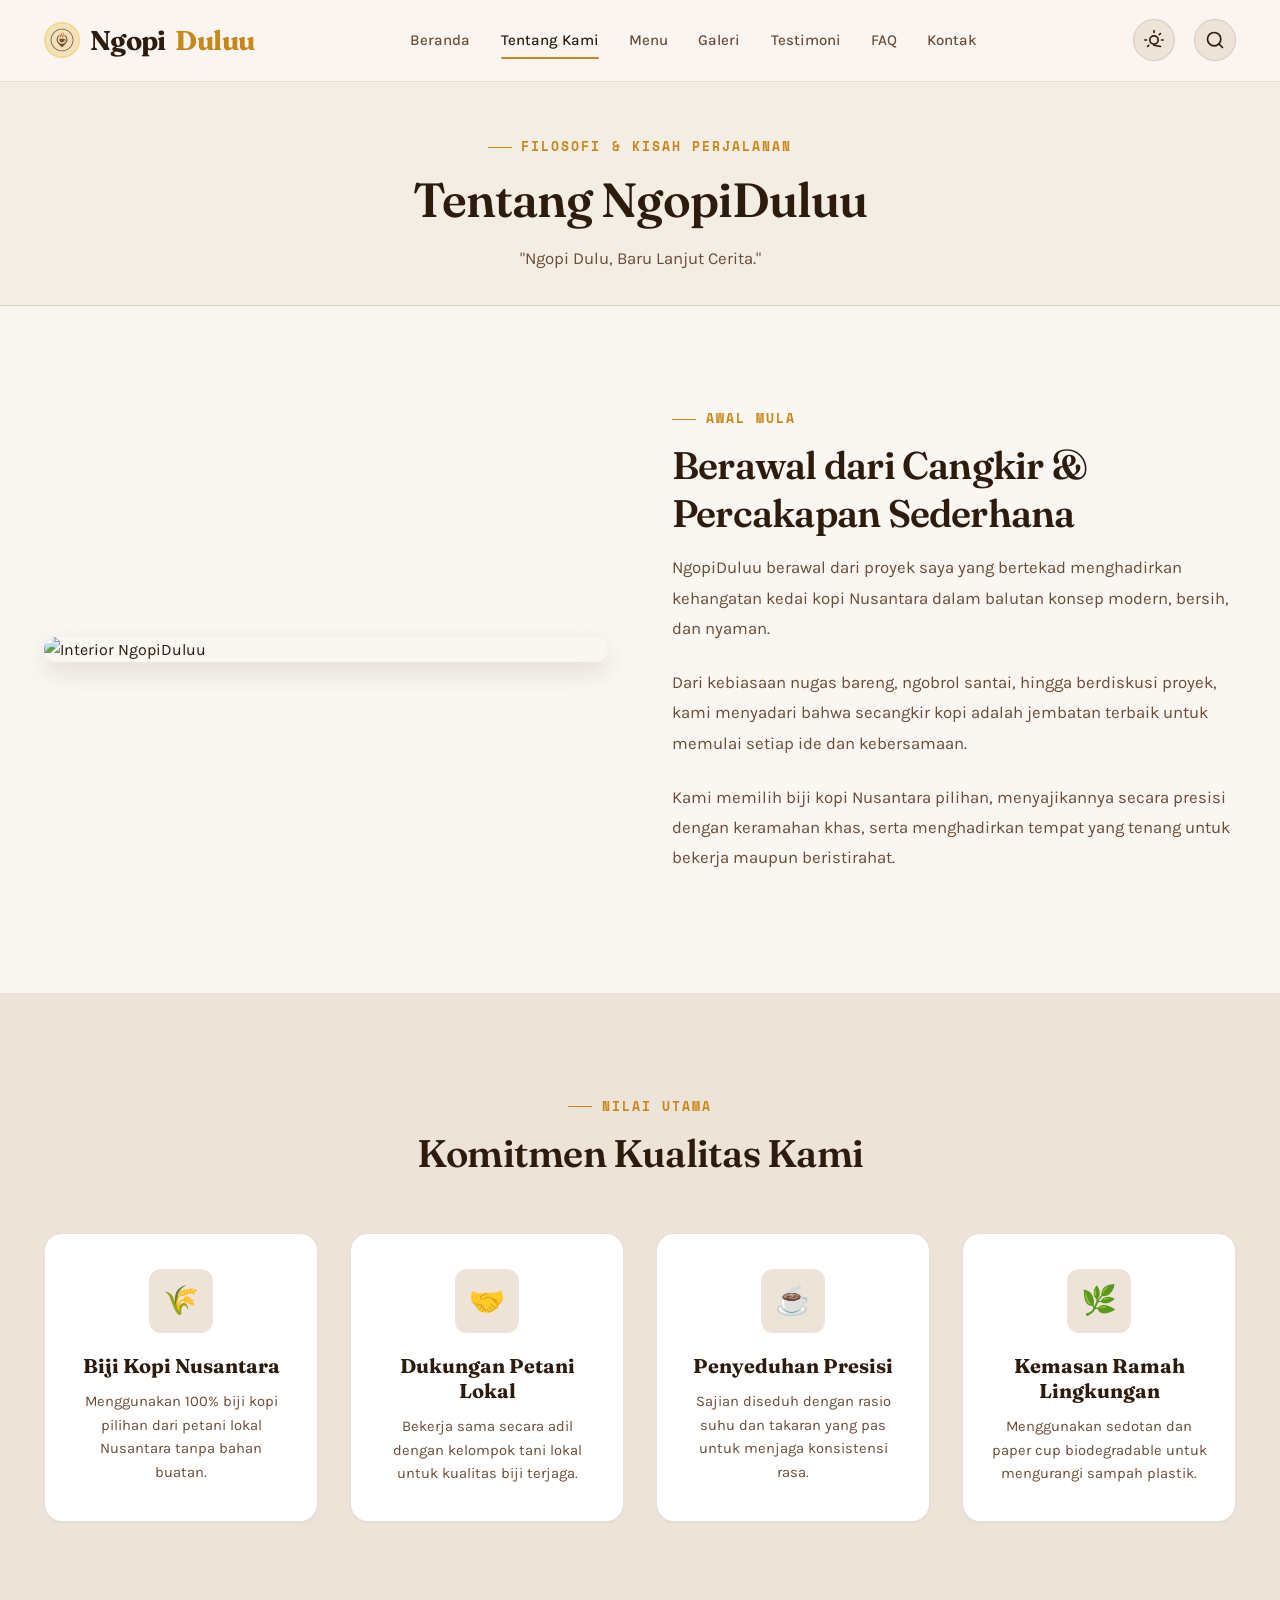
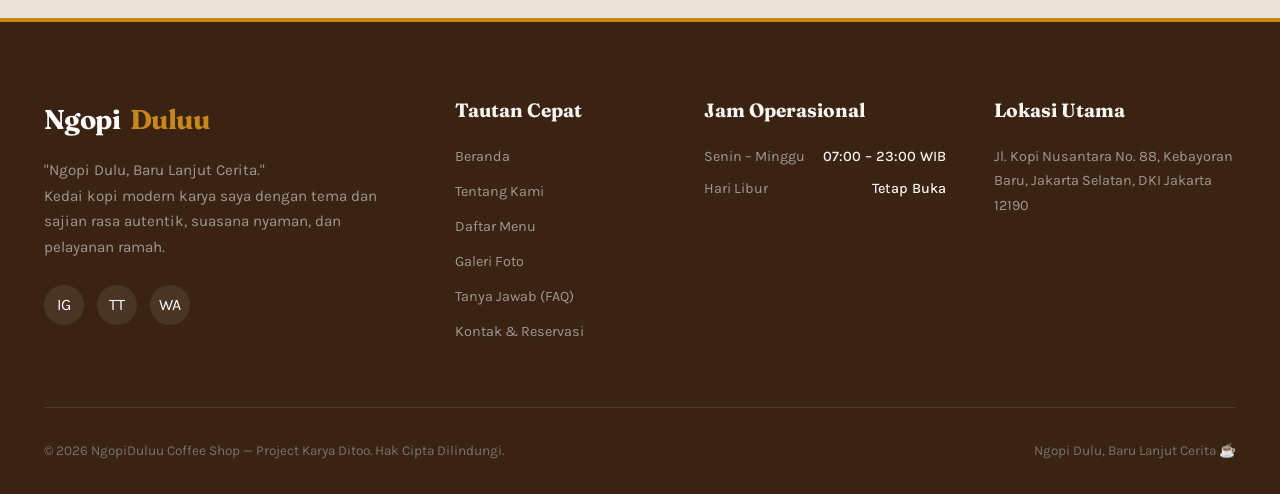
==== about.html @ fd92b51f "Add files via upload" ====
<!DOCTYPE html>
<html lang="id" class="page-transition page-enter">

<head>
  <meta charset="UTF-8">
  <meta name="viewport" content="width=device-width, initial-scale=1.0, viewport-fit=cover, maximum-scale=1.0, user-scalable=no">
  <meta name="description"
    content="Tentang NgopiDuluu - Kisah perjalanan kami menyajikan kopi Nusantara kualitas terbaik dengan konsep kedai modern minimalis.">
  <meta name="keywords" content="Tentang NgopiDuluu, Coffee Shop Modern, Kopi Indonesia, Espresso, Pastry, Cafe Minimalis, Project PPLG">
  <meta name="author" content="NgopiDuluu Coffee">
  <link rel="icon" type="image/png" href="assets/favicon-transparent.png">
  <title>Tentang Kami — NgopiDuluu</title>

  <!-- CSS Modules -->
  <link rel="stylesheet" href="css/style.css">
  <link rel="stylesheet" href="css/home.css">
  <link rel="stylesheet" href="css/dark-mode.css">
  <link rel="stylesheet" href="css/responsive.css">

  <script>
    (function () {
      var t = 'light';
      try { t = localStorage.getItem('ngopiduluu_theme') || 'light'; } catch (e) {}
      document.documentElement.setAttribute('data-theme', t);
    })();
  </script>
</head>

<body>

  <!-- Scroll Progress Bar -->
  <div class="scroll-progress-container">
    <div class="scroll-progress-bar" id="scroll-progress-bar"></div>
  </div>

  <!-- Loading Screen -->
  <div class="loading-screen" id="loading-screen">
    <div class="loading-content">
      <div class="loading-logo">Ngopi<span>Duluu</span></div>
      <div class="spinner-cup">
        <svg viewBox="0 0 50 50">
          <path d="M10,15 L40,15 L35,40 L15,40 Z" />
          <path d="M40,20 C45,20 45,30 40,30" />
        </svg>
      </div>
    </div>
  </div>

  <!-- Navbar -->
  <nav class="navbar" id="navbar">
    <div class="container navbar-inner">
      <a href="index.html" class="nav-brand">
        <img src="assets/Gemini_Generated_Image_abfkhhabfkhhabfk.jfif" alt="Logo NgopiDuluu" class="nav-brand-icon">
        Ngopi<span>Duluu</span>
      </a>

      <div class="nav-links">
        <a href="index.html">Beranda</a>
        <a href="about.html" class="active">Tentang Kami</a>
        <a href="menu.html">Menu</a>
        <a href="gallery.html">Galeri</a>
        <a href="index.html#testimonials">Testimoni</a>
        <a href="faq.html">FAQ</a>
        <a href="contact.html">Kontak</a>
      </div>

      <div class="nav-actions">
        <button class="icon-btn theme-toggle-btn" data-theme-toggle title="Ganti Tema">
          <svg class="icon-sun" viewBox="0 0 24 24"><circle cx="12" cy="12" r="5"/><line x1="12" y1="1" x2="12" y2="3"/><line x1="12" y1="18.36" x2="19.78" y2="19.78"/><line x1="1" y1="12" x2="3" y2="12"/><line x1="21" y1="12" x2="23" y2="12"/><line x1="4.22" y1="19.78" x2="5.64" y2="18.36"/><line x1="18.36" y1="5.64" x2="19.78" y2="4.22"/></svg>
          <svg class="icon-moon" viewBox="0 0 24 24"><path d="M21 12.79A9 9 0 1 1 11.21 3 7 7 0 0 0 21 12.79z"/></svg>
        </button>
        <button class="icon-btn" id="search-nav-btn" title="Cari Menu">
          <svg viewBox="0 0 24 24">
            <circle cx="11" cy="11" r="8" />
            <line x1="21" y1="21" x2="16.65" y2="16.65" />
          </svg>
        </button>
        <button class="hamburger-btn" id="hamburger-btn" aria-label="Toggle Navigation">
          <span></span><span></span><span></span>
        </button>
      </div>
    </div>
  </nav>

  <!-- Mobile Drawer -->
  <div class="mobile-nav-overlay" id="mobile-nav-overlay"></div>
  <div class="mobile-nav-drawer" id="mobile-nav-drawer">
    <div class="mobile-nav-links">
      <a href="index.html">Beranda</a>
      <a href="about.html" class="active">Tentang Kami</a>
      <a href="menu.html">Menu</a>
      <a href="gallery.html">Galeri</a>
      <a href="index.html#testimonials">Testimoni</a>
      <a href="faq.html">FAQ</a>
      <a href="contact.html">Kontak</a>
    </div>
  </div>

  <!-- Page Header -->
  <section class="section"
    style="padding-top: calc(var(--navbar-height) + 3rem); padding-bottom: 2rem; background-color: var(--bg-secondary); border-bottom: 1px solid var(--border-color); text-align:center;">
    <div class="container">
      <div class="section-subtitle">Filosofi & Kisah Perjalanan</div>
      <h1 class="section-title" style="font-size:3rem;">Tentang NgopiDuluu</h1>
      <p class="section-description" style="max-width:650px; margin:0 auto;">
        "Ngopi Dulu, Baru Lanjut Cerita."
      </p>
    </div>
  </section>

  <!-- Story & Vision -->
  <section class="section">
    <div class="container">
      <div class="about-grid">
        <div data-aos="fade-right">
          <img src="https://images.unsplash.com/photo-1442512595331-e89e73853f31?auto=format&fit=crop&w=800&q=80"
            alt="Interior NgopiDuluu" style="border-radius:var(--radius-lg); box-shadow:var(--shadow-lg);">
        </div>
        <div data-aos="fade-left">
          <div class="section-subtitle">Awal Mula</div>
          <h2 class="section-title">Berawal dari Cangkir & Percakapan Sederhana</h2>
          <p class="about-content-text">
            NgopiDuluu berawal dari proyek saya yang bertekad menghadirkan kehangatan kedai kopi Nusantara dalam balutan konsep modern, bersih, dan nyaman.
          </p>
          <p class="about-content-text">
            Dari kebiasaan nugas bareng, ngobrol santai, hingga berdiskusi proyek, kami menyadari bahwa secangkir kopi adalah jembatan terbaik untuk memulai setiap ide dan kebersamaan.
          </p>
          <p class="about-content-text">
            Kami memilih biji kopi Nusantara pilihan, menyajikannya secara presisi dengan keramahan khas, serta menghadirkan tempat yang tenang untuk bekerja maupun beristirahat.
          </p>
        </div>
      </div>
    </div>
  </section>

  <!-- Values Grid -->
  <section class="section" style="background-color: var(--bg-tertiary);">
    <div class="container">
      <div class="section-header" data-aos="fade-up">
        <div class="section-subtitle">Nilai Utama</div>
        <h2 class="section-title">Komitmen Kualitas Kami</h2>
      </div>

      <div class="why-grid">
        <div class="why-card" data-aos="fade-up">
          <div class="why-icon">🌾</div>
          <h3 class="why-title">Biji Kopi Nusantara</h3>
          <p class="why-desc">Menggunakan 100% biji kopi pilihan dari petani lokal Nusantara tanpa bahan buatan.</p>
        </div>
        <div class="why-card" data-aos="fade-up" data-aos-delay="100">
          <div class="why-icon">🤝</div>
          <h3 class="why-title">Dukungan Petani Lokal</h3>
          <p class="why-desc">Bekerja sama secara adil dengan kelompok tani lokal untuk kualitas biji terjaga.</p>
        </div>
        <div class="why-card" data-aos="fade-up" data-aos-delay="200">
          <div class="why-icon">☕</div>
          <h3 class="why-title">Penyeduhan Presisi</h3>
          <p class="why-desc">Sajian diseduh dengan rasio suhu dan takaran yang pas untuk menjaga konsistensi rasa.</p>
        </div>
        <div class="why-card" data-aos="fade-up" data-aos-delay="300">
          <div class="why-icon">🌿</div>
          <h3 class="why-title">Kemasan Ramah Lingkungan</h3>
          <p class="why-desc">Menggunakan sedotan dan paper cup biodegradable untuk mengurangi sampah plastik.</p>
        </div>
      </div>
    </div>
  </section>

  <!-- Footer -->
  <footer class="footer">
    <div class="container">
      <div class="footer-grid">
        <div class="footer-brand">
          <a href="index.html" class="nav-brand">
            Ngopi<span>Duluu</span>
          </a>
          <p class="footer-desc">
            "Ngopi Dulu, Baru Lanjut Cerita."<br>
            Kedai kopi modern karya saya dengan tema dan sajian rasa autentik, suasana nyaman, dan pelayanan ramah.
          </p>
          <div class="social-links">
            <a href="https://instagram.com" target="_blank" class="social-icon" title="Instagram">IG</a>
            <a href="https://tiktok.com" target="_blank" class="social-icon" title="TikTok">TT</a>
            <a href="https://wa.me/6287764075285" target="_blank" class="social-icon" title="WhatsApp">WA</a>
          </div>
        </div>

        <div>
          <h4 class="footer-title">Tautan Cepat</h4>
          <div class="footer-links">
            <a href="index.html">Beranda</a>
            <a href="about.html">Tentang Kami</a>
            <a href="menu.html">Daftar Menu</a>
            <a href="gallery.html">Galeri Foto</a>
            <a href="faq.html">Tanya Jawab (FAQ)</a>
            <a href="contact.html">Kontak & Reservasi</a>
          </div>
        </div>

        <div>
          <h4 class="footer-title">Jam Operasional</h4>
          <div class="footer-hours">
            <p>Senin – Minggu <span>07:00 – 23:00 WIB</span></p>
            <p>Hari Libur <span>Tetap Buka</span></p>
          </div>
        </div>

        <div>
          <h4 class="footer-title">Lokasi Utama</h4>
          <p style="color:#A09890; font-size:0.9rem; line-height:1.7;">
            Jl. Kopi Nusantara No. 88, Kebayoran Baru, Jakarta Selatan, DKI Jakarta 12190<br>
          </p>
        </div>
      </div>

      <div class="footer-bottom">
        <p>&copy; 2026 NgopiDuluu Coffee Shop — Project Karya Ditoo. Hak Cipta Dilindungi.</p>
        <p>Ngopi Dulu, Baru Lanjut Cerita ☕</p>
      </div>
    </div>
  </footer>

  <!-- Search Modal -->
  <div class="modal" id="search-modal">
    <div class="modal-content">
      <div class="modal-close"
        onclick="document.getElementById('search-modal').classList.remove('active'); document.body.style.overflow='';">✕
      </div>
      <h3 style="margin-bottom:1rem; font-family:var(--font-heading);">Pencarian Menu</h3>
      <div class="search-box-wrapper" style="max-width:100%; margin-bottom:1.5rem;">
        <svg class="search-icon" viewBox="0 0 24 24" fill="none" stroke="currentColor" stroke-width="2"><circle cx="11" cy="11" r="8"/><line x1="21" y1="21" x2="16.65" y2="16.65"/></svg>
        <input type="text" id="modal-search-input" class="search-input" placeholder="Cari nama menu...">
      </div>
      <div id="modal-search-results"></div>
    </div>
  </div>

  <button class="back-to-top" id="back-to-top" title="Kembali ke Atas">↑</button>

  <script src="js/localstorage.js"></script>
  <script src="js/theme.js"></script>
  <script src="js/filter.js"></script>
  <script src="js/search.js"></script>
  <script src="js/main.js"></script>

</body>

</html>
---- css/style.css ----
@import url('https://fonts.googleapis.com/css2?family=Fraunces:opsz,wght@9..144,500;9..144,600;9..144,700&family=Karla:wght@400;500;600;700&family=Space+Mono:wght@400;700&display=swap');

/* ==========================================================================
   NgopiDuluu - Master Design System & Core Styles
   Brand Colors (Light Theme):
   - Cream: #FAF6F1
   - Warm White: #FFF8F0
   - Espresso Brown: #3B2314
   - Warm Gold: #C8871A
   - Muted Tan: #8C6B52
   ========================================================================== */


:root {
  /* Colors - Warm Light Theme */
  --bg-primary: #FAF6F1;
  --bg-secondary: #F4EDE4;
  --bg-tertiary: #EDE3D8;
  --bg-card: #FFFFFF;
  --text-main: #2D1B0E;
  --text-muted: #6B4C38;
  --text-light: #8C6B52;
  
  --primary-brown: #C8871A;
  --primary-brown-hover: #A86E10;
  --cream: #FAF6F1;
  --cream-dark: #EDE3D8;
  --gold: #C8871A;
  --gold-hover: #A86E10;
  --gold-light: #F5D78E;
  --dark-bg: #3B2314;
  
  --accent-red: #C0392B;
  --accent-green: #27AE60;
  --accent-blue: #2980B9;
  --accent-orange: #D35400;

  --border-color: rgba(59, 35, 20, 0.14);
  --shadow-sm: 0 1px 2px rgba(59, 35, 20, 0.05);
  --shadow-md: 0 4px 14px rgba(59, 35, 20, 0.09);
  --shadow-lg: 0 10px 26px rgba(59, 35, 20, 0.12);
  --shadow-gold: 0 4px 14px rgba(200, 135, 26, 0.16);

  --font-heading: 'Fraunces', Georgia, 'Times New Roman', serif;
  --font-body: 'Karla', -apple-system, BlinkMacSystemFont, 'Segoe UI', Roboto, sans-serif;
  --font-tooltip: 'Karla', 'Poppins', sans-serif;
  --font-mono: 'Space Mono', 'Courier New', monospace;

  --radius-sm: 6px;
  --radius-md: 12px;
  --radius-lg: 18px;
  --radius-full: 9999px;

  --transition-fast: 0.16s ease;
  --transition-normal: 0.3s ease;
  --transition-bounce: 0.3s cubic-bezier(0.3, 0, 0.3, 1);

  --navbar-height: 82px;
}

/* Base Reset & Typography */
*, *::before, *::after {
  box-sizing: border-box;
  margin: 0;
  padding: 0;
}

html {
  scroll-behavior: smooth;
  font-size: 16px;
  min-height: 100%;
}

body {
  font-family: var(--font-body);
  background-color: var(--bg-primary);
  color: var(--text-main);
  line-height: 1.6;
  overflow-x: hidden;
  padding-left: env(safe-area-inset-left);
  padding-right: env(safe-area-inset-right);
  padding-bottom: env(safe-area-inset-bottom);
  min-height: 100vh;
}

body.theme-transition::after {
  content: '';
  position: fixed;
  inset: 0;
  pointer-events: none;
  background: radial-gradient(circle at center, rgba(200, 135, 26, 0.10), transparent 32%), radial-gradient(circle at top right, rgba(59, 35, 20, 0.08), transparent 22%);
  animation: themeSwitchGlow 0.55s ease forwards;
  z-index: 9999;
}

@keyframes themeSwitchGlow {
  0% {
    opacity: 0;
    transform: scale(0.98);
  }
  30% {
    opacity: 1;
    transform: scale(1);
  }
  100% {
    opacity: 0;
    transform: scale(1.02);
  }
}

h1, h2, h3, h4, h5, h6 {
  font-family: var(--font-heading);
  color: var(--text-main);
  font-weight: 700;
  line-height: 1.25;
}

a {
  text-decoration: none;
  color: inherit;
  transition: color var(--transition-fast);
}

ul {
  list-style: none;
}

img {
  max-width: 100%;
  height: auto;
  display: block;
}

button, input, select, textarea {
  font-family: inherit;
  font-size: inherit;
  outline: none;
  border: none;
}

button {
  cursor: pointer;
  background: none;
}

/* Container */
.container {
  width: 100%;
  max-width: 1240px;
  margin: 0 auto;
  padding: 0 max(1.5rem, env(safe-area-inset-left)) 0 max(1.5rem, env(safe-area-inset-right));
}

/* Scroll Progress Bar */
.scroll-progress-container {
  position: fixed;
  top: 0;
  left: 0;
  width: 100%;
  height: 4px;
  background: transparent;
  z-index: 1001;
}

.scroll-progress-bar {
  height: 100%;
  background: linear-gradient(90deg, var(--gold), var(--primary-brown));
  width: 0%;
  transition: width 0.1s linear;
  box-shadow: 0 0 8px var(--gold);
}

/* Loading Screen */
.loading-screen {
  position: fixed;
  top: 0;
  left: 0;
  width: 100vw;
  height: 100vh;
  background-color: var(--dark-bg);
  display: flex;
  flex-direction: column;
  justify-content: center;
  align-items: center;
  z-index: 9999;
  /* Smooth page transition overlay */
  transition: opacity 0.45s ease, visibility 0.45s ease;
}

.loading-screen.hidden {
  opacity: 0;
  visibility: hidden;
  pointer-events: none;
}

.loading-content {
  text-align: center;
  color: var(--cream);
}

.loading-screen {
  /* Hidden: old loading overlay removed in favor of page-enter/page-exit */
  display: none !important;
}

.loading-screen.hidden {
  display: none !important;
}

.spinner-cup {
  width: 60px;
  height: 60px;
  margin: 0 auto;
  position: relative;
}

.spinner-cup svg {
  width: 100%;
  height: 100%;
  fill: none;
  stroke: var(--gold);
  stroke-width: 2.5;
  stroke-dasharray: 150;
  stroke-dashoffset: 150;
  animation: drawCup 2s ease-in-out infinite alternate;
}

@keyframes drawCup {
  0% { stroke-dashoffset: 150; transform: rotate(0deg); }
  100% { stroke-dashoffset: 0; transform: rotate(360deg); }
}

/* Navbar */
.navbar {
  position: fixed;
  top: 0;
  left: 0;
  width: 100%;
  padding-top: env(safe-area-inset-top);
  height: calc(var(--navbar-height) + env(safe-area-inset-top));
  display: flex;
  align-items: center;
  z-index: 1000;
  transition: background-color var(--transition-normal), box-shadow var(--transition-normal), height var(--transition-normal);
  background-color: rgba(250, 246, 241, 0.94);
  backdrop-filter: blur(18px);
  -webkit-backdrop-filter: blur(18px);
  border-bottom: 1px solid rgba(59, 35, 20, 0.1);
}

.navbar.scrolled {
  height: calc(70px + env(safe-area-inset-top));
  background-color: rgba(250, 246, 241, 0.98);
  box-shadow: var(--shadow-sm);
}

.navbar-inner {
  display: flex;
  align-items: center;
  justify-content: space-between;
  width: 100%;
}

.nav-brand {
  display: flex;
  align-items: center;
  gap: 0.6rem;
  font-family: var(--font-heading);
  font-size: 1.7rem;
  font-weight: 700;
  color: var(--text-main);
  letter-spacing: -0.02em;
}

.nav-brand span {
  color: var(--gold);
}

.nav-brand-icon {
  width: 36px;
  height: 36px;
  display: block;
  object-fit: cover;
  border-radius: 50%;
  border: 2px solid var(--gold-light);
}

.nav-links {
  display: flex;
  align-items: center;
  gap: 1.9rem;
}

.nav-links a {
  font-size: 0.94rem;
  font-weight: 500;
  color: var(--text-muted);
  position: relative;
  padding: 0.4rem 0;
}

.nav-links a::after {
  content: '';
  position: absolute;
  bottom: 0;
  left: 0;
  width: 100%;
  height: 2px;
  background-color: transparent;
  transition: background-color var(--transition-fast);
  border-radius: 2px;
}

.nav-links a:hover,
.nav-links a.active {
  color: var(--text-main);
}

.nav-links a:hover::after,
.nav-links a.active::after {
  background-color: var(--gold);
}

.nav-actions {
  display: flex;
  align-items: center;
  gap: 1.2rem;
}

.icon-btn {
  width: 42px;
  height: 42px;
  border-radius: var(--radius-full);
  background-color: var(--bg-tertiary);
  color: var(--text-main);
  display: flex;
  align-items: center;
  justify-content: center;
  position: relative;
  z-index: 2;
  overflow: visible;
  border: 1px solid var(--border-color);
  transition: transform var(--transition-bounce), background-color var(--transition-fast), color var(--transition-fast);
}

.icon-btn:hover {
  transform: translateY(-2px);
  background-color: rgba(200, 135, 26, 0.15);
  color: var(--text-main);
}

.icon-btn::after {
  content: attr(data-tooltip);
  position: absolute;
  top: calc(100% + 10px);
  left: 50%;
  transform: translateX(-50%) translateY(6px);
  padding: 0.5rem 0.75rem;
  border-radius: 999px;
  background: rgba(27, 27, 27, 0.95);
  color: #FFFFFF;
  font-family: var(--font-tooltip);
  font-size: 0.78rem;
  font-weight: 600;
  letter-spacing: 0.01em;
  white-space: nowrap;
  box-shadow: 0 8px 22px rgba(0, 0, 0, 0.16);
  opacity: 0;
  visibility: hidden;
  pointer-events: none;
  transition: opacity var(--transition-fast), transform var(--transition-fast), visibility var(--transition-fast);
}

.icon-btn:hover::after,
.icon-btn:focus-visible::after {
  opacity: 1;
  visibility: visible;
  transform: translateX(-50%) translateY(0);
}

.icon-btn svg {
  width: 20px;
  height: 20px;
  fill: none;
  stroke: currentColor;
  stroke-width: 2;
  stroke-linecap: round;
  stroke-linejoin: round;
}

.badge-count {
  position: absolute;
  top: -4px;
  right: -4px;
  background-color: var(--gold);
  color: var(--dark-bg);
  font-size: 0.75rem;
  font-weight: 700;
  width: 20px;
  height: 20px;
  border-radius: var(--radius-full);
  display: flex;
  align-items: center;
  justify-content: center;
  box-shadow: 0 2px 6px rgba(0, 0, 0, 0.2);
}

.hamburger-btn {
  display: none;
  flex-direction: column;
  justify-content: space-between;
  width: 30px;
  height: 20px;
  background: transparent;
  border: none;
  cursor: pointer;
  padding: 0;
  z-index: 1002;
}

.hamburger-btn span {
  width: 100%;
  height: 3px;
  background-color: var(--text-main);
  border-radius: 3px;
  transition: transform var(--transition-normal), opacity var(--transition-normal);
}

.hamburger-btn.active span:nth-child(1) {
  transform: translateY(8.5px) rotate(45deg);
}

.hamburger-btn.active span:nth-child(2) {
  opacity: 0;
}

.hamburger-btn.active span:nth-child(3) {
  transform: translateY(-8.5px) rotate(-45deg);
}

/* Mobile Nav Drawer */
.mobile-nav-overlay {
  position: fixed;
  inset: 0;
  width: 100%;
  height: 100%;
  background-color: rgba(0, 0, 0, 0.5);
  backdrop-filter: blur(4px);
  z-index: 998;
  opacity: 0;
  visibility: hidden;
  transition: opacity var(--transition-normal), visibility var(--transition-normal);
}

.mobile-nav-overlay.active {
  opacity: 1;
  visibility: visible;
}

.mobile-nav-drawer {
  position: fixed;
  top: 0;
  right: -100%;
  width: min(100%, 300px);
  height: 100vh;
  background-color: var(--bg-secondary);
  z-index: 999;
  padding: calc(5rem + env(safe-area-inset-top)) 2rem 2rem 2rem;
  display: flex;
  flex-direction: column;
  gap: 1.5rem;
  box-shadow: var(--shadow-lg);
  transition: right var(--transition-normal);
}

.mobile-nav-drawer.active {
  right: 0;
}

.mobile-nav-links {
  display: flex;
  flex-direction: column;
  gap: 1.2rem;
}

.mobile-nav-links a {
  font-size: 1.1rem;
  font-weight: 600;
  color: var(--text-main);
  padding: 0.5rem 0;
  border-bottom: 1px solid var(--border-color);
}

/* Buttons */
.btn {
  display: inline-flex;
  align-items: center;
  justify-content: center;
  gap: 0.6rem;
  padding: 0.8rem 1.6rem;
  border-radius: var(--radius-md);
  font-size: 0.95rem;
  font-weight: 600;
  letter-spacing: 0.01em;
  transition: background-color var(--transition-fast), color var(--transition-fast), border-color var(--transition-fast), box-shadow var(--transition-fast), transform var(--transition-fast);
  cursor: pointer;
  position: relative;
}

.btn-primary {
  background-color: var(--primary-brown);
  color: #FFFFFF;
  border: 1px solid var(--primary-brown);
}

.btn-primary:hover {
  transform: translateY(-2px);
  background-color: var(--gold-hover);
  border-color: var(--gold-hover);
  box-shadow: var(--shadow-md);
  color: #FFFFFF;
}

.btn-gold {
  background-color: var(--gold);
  color: #FFFFFF;
  border: 1px solid var(--gold);
}

.btn-gold:hover {
  transform: translateY(-2px);
  background-color: var(--gold-hover);
  border-color: var(--gold-hover);
  color: #FFFFFF;
  box-shadow: var(--shadow-md);
}

.btn-outline {
  background-color: transparent;
  color: var(--text-main);
  border: 1.5px solid var(--text-muted);
}

.btn-outline:hover {
  background-color: transparent;
  border-color: var(--text-main);
  color: var(--text-main);
  transform: translateY(-2px);
}

/* Kontak cepat (WhatsApp / Instagram) */
.quick-contact {
  display: flex;
  flex-wrap: wrap;
  gap: 0.8rem;
  margin: 0.5rem 0 0.75rem 0;
}

.quick-contact .btn {
  flex: 1 1 auto;
  min-width: 190px;
}

.category-pill,
.gallery-pill {
  display: inline-flex;
  align-items: center;
  gap: 0.5rem;
  padding: 0.65rem 1.3rem;
  border-radius: var(--radius-md);
  background-color: rgba(255, 255, 255, 0.04);
  color: var(--text-light);
  font-size: 0.95rem;
  font-weight: 500;
  border: 1px solid rgba(148, 163, 184, 0.16);
  cursor: pointer;
  transition: all var(--transition-fast);
  box-shadow: none;
}

.category-pill:hover,
.gallery-pill:hover {
  background-color: var(--bg-tertiary);
  transform: translateY(-1px);
}

.category-pill.active,
.gallery-pill.active {
  background-color: var(--primary-brown);
  color: #FFFFFF;
  border-color: var(--primary-brown);
  box-shadow: var(--shadow-sm);
}

.category-pill .pill-icon,
.gallery-pill .pill-icon {
  font-size: 1.1rem;
}

.gallery-hero {
  padding-top: calc(var(--navbar-height) + 4rem);
  padding-bottom: 4rem;
  background-color: var(--bg-secondary);
  border-bottom: 1px solid var(--border-color);
  text-align: center;
}

.gallery-filter-group {
  display: flex;
  justify-content: center;
  flex-wrap: wrap;
  gap: 0.9rem;
  margin-bottom: 3rem;
}

.gallery-grid {
  display: grid;
  grid-template-columns: repeat(auto-fill, minmax(320px, 1fr));
  gap: 2rem;
}

.gallery-item {
  position: relative;
  border-radius: var(--radius-md);
  overflow: hidden;
  cursor: pointer;
  min-height: 260px;
  box-shadow: var(--shadow-sm);
  transition: transform 0.3s ease, box-shadow 0.3s ease;
}

.gallery-item:hover {
  transform: translateY(-3px);
  box-shadow: var(--shadow-md);
}

.gallery-item img {
  width: 100%;
  height: 100%;
  object-fit: cover;
  transition: transform 0.5s ease;
}

.gallery-overlay {
  position: absolute;
  inset: 0;
  background: linear-gradient(to top, rgba(15, 12, 10, 0.96) 0%, rgba(15, 12, 10, 0.72) 48%, rgba(15, 12, 10, 0.08) 100%);
  display: flex;
  flex-direction: column;
  justify-content: flex-end;
  padding: 1.2rem;
  opacity: 1;
  transition: opacity 0.3s ease;
  color: #FFFFFF;
}

.gallery-item:hover .gallery-overlay {
  opacity: 1;
}

.gallery-overlay h4 {
  font-family: var(--font-heading);
  font-size: 1.1rem;
  margin-bottom: 0.45rem;
  color: #FFFFFF;
  text-shadow: 0 2px 8px rgba(0, 0, 0, 0.9);
}

.gallery-overlay p {
  font-size: 0.9rem;
  color: #FFFFFF;
  line-height: 1.4;
  text-shadow: 0 1px 6px rgba(0, 0, 0, 0.9);
}

.category-pill,
.gallery-pill {
  background-color: var(--bg-card);
  color: var(--text-muted);
  border-color: var(--border-color);
}

.category-pill:hover,
.gallery-pill:hover {
  background-color: var(--bg-tertiary);
  color: var(--text-main);
}

.category-pill.active,
.gallery-pill.active {
  background-color: var(--text-main);
  color: #FFFFFF;
  border-color: var(--text-main);
}

.empty-state {
  grid-column: 1 / -1;
  background-color: var(--bg-secondary);
  color: var(--text-main);
  border: 1px solid var(--border-color);
  border-radius: var(--radius-lg);
  padding: 2rem;
  text-align: center;
}

/* Section Common */
.section {
  padding: 6rem 0;
  position: relative;
  scroll-margin-top: calc(var(--navbar-height) + 1rem);
}

[id] {
  scroll-margin-top: calc(var(--navbar-height) + 1rem);
}

.section-header {
  text-align: center;
  max-width: 680px;
  margin: 0 auto 3.5rem auto;
}

.section-subtitle {
  display: inline-flex;
  align-items: center;
  gap: 0.6rem;
  font-family: var(--font-mono);
  font-size: 0.8rem;
  font-weight: 700;
  text-transform: uppercase;
  letter-spacing: 0.16em;
  color: var(--gold);
  margin-bottom: 0.75rem;
  position: relative;
}

.section-subtitle::before {
  content: '';
  width: 24px;
  height: 1px;
  background-color: var(--gold);
}

.section-subtitle::after {
  content: none;
}

.section-title {
  font-size: 2.4rem;
  font-weight: 600;
  color: var(--text-main);
  margin-bottom: 1rem;
  letter-spacing: -0.02em;
}

.section-description {
  color: var(--text-muted);
  font-size: 1.05rem;
}

/* Page heroes (inline gradient headers) — flat, warm instead of gradient */
.section[style*="linear-gradient"] {
  background-color: var(--bg-secondary) !important;
  background-image: none !important;
  border-bottom: 1px solid var(--border-color);
}

/* Badges */
.badge {
  display: inline-flex;
  align-items: center;
  gap: 0.3rem;
  padding: 0.25rem 0.75rem;
  border-radius: var(--radius-full);
  font-size: 0.75rem;
  font-weight: 700;
  text-transform: uppercase;
  letter-spacing: 0.5px;
}

.badge-bestseller {
  background-color: rgba(229, 57, 53, 0.15);
  color: var(--accent-red);
}

.badge-signature {
  background-color: rgba(200, 155, 60, 0.2);
  color: #9C721A;
}

.badge-new {
  background-color: rgba(2, 136, 209, 0.15);
  color: var(--accent-blue);
}

.badge-promo {
  background-color: rgba(239, 108, 0, 0.15);
  color: var(--accent-orange);
}

.badge-vegan {
  background-color: rgba(46, 125, 50, 0.15);
  color: var(--accent-green);
}

/* Modal Overlay & Base */
.modal {
  position: fixed;
  inset: 0;
  width: 100%;
  height: 100%;
  background-color: rgba(0, 0, 0, 0.65);
  backdrop-filter: blur(6px);
  z-index: 2000;
  display: flex;
  align-items: center;
  justify-content: center;
  padding: 1.5rem;
  opacity: 0;
  visibility: hidden;
  transition: opacity var(--transition-normal), visibility var(--transition-normal);
}

#checkout-modal {
  z-index: 2700;
}

.modal.active {
  opacity: 1;
  visibility: visible;
}

.modal-content {
  background-color: #FFFFFF;
  border: 1px solid rgba(59, 35, 20, 0.12);
  border-radius: var(--radius-lg);
  width: 100%;
  max-width: 600px;
  max-height: 90vh;
  overflow-y: auto;
  padding: 2rem;
  position: relative;
  box-shadow: var(--shadow-lg);
  transform: scale(0.9);
  transition: transform var(--transition-bounce);
  color: var(--text-main);
}

.modal.active .modal-content {
  transform: scale(1);
}

.modal-close {
  position: absolute;
  top: 1.2rem;
  right: 1.2rem;
  width: 36px;
  height: 36px;
  border-radius: var(--radius-full);
  background-color: var(--bg-tertiary);
  color: var(--text-main);
  display: flex;
  align-items: center;
  justify-content: center;
  cursor: pointer;
  transition: background-color var(--transition-fast);
}

.modal-close:hover {
  background-color: var(--primary-brown);
  color: #FFFFFF;
}

/* Toast Notification */
.toast-container {
  position: fixed;
  bottom: 2rem;
  right: 2rem;
  display: flex;
  flex-direction: column;
  gap: 0.75rem;
  z-index: 3000;
  pointer-events: none;
}

.toast {
  pointer-events: auto;
  background-color: #3B2314;
  color: #FAF6F1;
  padding: 1rem 1.5rem;
  border-radius: var(--radius-md);
  box-shadow: 0 8px 24px rgba(59, 35, 20, 0.25);
  display: flex;
  align-items: center;
  gap: 0.8rem;
  font-size: 0.9rem;
  font-weight: 500;
  border-left: 4px solid var(--gold);
  transform: translateX(120%);
  transition: transform var(--transition-bounce), opacity var(--transition-normal);
}

.toast.show {
  transform: translateX(0);
}

.toast-icon {
  color: var(--gold);
  flex-shrink: 0;
}

/* Cart action popup */
.cart-popup-layer {
  position: fixed;
  right: 1.5rem;
  bottom: 1.5rem;
  z-index: 99999;
  width: min(calc(100vw - 3rem), 360px);
  pointer-events: none;
  visibility: hidden;
  transition: visibility 0s linear 0.3s;
}

.cart-popup-layer.is-active {
  visibility: visible;
  transition-delay: 0s;
}

.cart-popup {
  width: 100%;
  display: flex;
  align-items: center;
  gap: 1rem;
  padding: 1.2rem 1.35rem;
  border: 1px solid var(--border-color);
  border-radius: var(--radius-lg);
  background: var(--bg-card);
  box-shadow: 0 14px 32px rgba(35, 24, 18, 0.26);
  opacity: 0;
  transform: translateY(24px) scale(0.92);
  transition: opacity 0.2s ease, transform 0.35s cubic-bezier(0.18, 0.89, 0.32, 1.28);
}

.cart-popup.is-visible {
  opacity: 1;
  transform: translateY(0) scale(1);
}

.cart-popup-layer.is-active .cart-popup {
  opacity: 1;
  transform: translateY(0) scale(1);
}

.cart-popup.is-leaving {
  opacity: 0;
  transform: translateY(12px) scale(0.94);
}

.cart-popup-icon {
  width: 46px;
  height: 46px;
  border-radius: 50%;
  display: grid;
  place-items: center;
  flex-shrink: 0;
  font-size: 1.7rem;
  font-weight: 800;
  color: #FFFFFF;
  background: var(--primary-brown);
}

.cart-popup-content {
  display: grid;
  gap: 0.28rem;
}

.cart-popup-content strong {
  color: var(--text-main);
  font-size: 1rem;
}

.cart-popup-content span {
  color: var(--text-muted);
  font-size: 0.88rem;
  line-height: 1.45;
}

.cart-popup--added .cart-popup-icon { background: #25844A; }
.cart-popup--removed .cart-popup-icon { background: #C0392B; }
.cart-popup--success .cart-popup-icon { background: #25844A; }

.cart-popup--processing .cart-popup-icon {
  background: transparent;
  border: 4px solid rgba(180, 130, 74, 0.2);
  border-top-color: var(--gold);
  animation: cart-popup-spin 0.8s linear infinite;
}

/* Feedback animation for cart actions */
.cart-flying-item {
  position: fixed;
  z-index: 100000;
  width: 36px;
  height: 36px;
  display: grid;
  place-items: center;
  border-radius: 50%;
  background: var(--gold);
  color: #fff;
  box-shadow: 0 8px 18px rgba(120, 75, 20, 0.35);
  pointer-events: none;
  animation: cart-item-fly 650ms cubic-bezier(.2,.8,.25,1) forwards;
}

@keyframes cart-item-fly {
  0% { transform: translate(0, 0) scale(1); opacity: 1; }
  55% { transform: translate(calc(var(--fly-x) * .45), calc(var(--fly-y) * .45 - 45px)) scale(.8); }
  100% { transform: translate(var(--fly-x), var(--fly-y)) scale(.22); opacity: .1; }
}

.cart-badge-pop { animation: cart-badge-pop 480ms cubic-bezier(.18,.89,.32,1.45); }

@keyframes cart-badge-pop {
  0%, 100% { transform: scale(1); }
  45% { transform: scale(1.55); background: var(--gold); }
}

.cart-item.is-removing {
  pointer-events: none;
  overflow: hidden;
  animation: cart-item-remove 280ms cubic-bezier(.2,.8,.2,1) forwards;
}

@keyframes cart-item-remove {
  to { opacity: 0; transform: translateX(42px) scale(.94); max-height: 0; margin: 0; padding: 0; border-width: 0; }
}

.order-processing-overlay {
  position: fixed;
  inset: 0;
  z-index: 100000;
  display: grid;
  place-items: center;
  padding: 1.5rem;
  background: rgba(28, 17, 10, .56);
  backdrop-filter: blur(7px);
  opacity: 0;
  visibility: hidden;
  transition: opacity .25s ease, visibility .25s ease;
}

.order-processing-overlay.is-visible { opacity: 1; visibility: visible; }

.order-processing-card {
  width: min(100%, 360px);
  padding: 2rem;
  border: 1px solid rgba(255,255,255,.28);
  border-radius: var(--radius-lg);
  background: #fff;
  color: var(--text-main);
  text-align: center;
  box-shadow: 0 22px 55px rgba(0,0,0,.28);
  transform: translateY(20px) scale(.92);
  transition: transform .35s cubic-bezier(.18,.89,.32,1.25);
}

.order-processing-overlay.is-visible .order-processing-card { transform: translateY(0) scale(1); }
.order-processing-card strong { display: block; font-family: var(--font-heading); font-size: 1.45rem; }
.order-processing-card p { margin: .55rem 0 1.25rem; color: var(--text-muted); line-height: 1.5; }

.processing-cup {
  position: relative;
  width: 76px;
  height: 76px;
  display: grid;
  place-items: end center;
  margin: 0 auto 1rem;
  font-size: 3.7rem;
  line-height: 1;
  animation: processing-cup 1s ease-in-out infinite alternate;
}
.processing-cup span { position: absolute; top: -13px; width: 5px; height: 25px; border-radius: 99px; background: rgba(180, 130, 74, .45); animation: coffee-steam 1.4s ease-in-out infinite; }
.processing-cup span:nth-child(1) { left: 23px; }
.processing-cup span:nth-child(2) { left: 37px; animation-delay: .25s; }
.processing-cup span:nth-child(3) { left: 51px; animation-delay: .5s; }
@keyframes processing-cup { to { transform: translateY(-5px) rotate(-3deg); } }
@keyframes coffee-steam { 0%, 100% { transform: translateY(9px) scaleX(.7); opacity: 0; } 50% { opacity: 1; } }

.processing-progress { height: 7px; overflow: hidden; border-radius: 99px; background: var(--bg-tertiary); }
.processing-progress i { display: block; width: 45%; height: 100%; border-radius: inherit; background: linear-gradient(90deg, var(--primary-brown), var(--gold)); animation: order-progress 1.8s ease-in-out forwards; }
@keyframes order-progress { from { transform: translateX(-110%); } to { transform: translateX(230%); } }

@keyframes cart-popup-spin {
  to { transform: rotate(360deg); }
}

@media (prefers-reduced-motion: reduce) {
  .cart-popup,
  .cart-popup--processing .cart-popup-icon,
  .cart-item.is-removing,
  .qty-value.is-updated,
  .cart-summary-row span:last-child.is-updated,
  .button-spinner {
    transition: none;
    animation: none;
  }

  .add-cart-btn,
  .qty-btn,
  .cart-item-remove,
  .cart-footer .btn { transition: none; }
}

/* Back To Top Button */
.back-to-top {
  position: fixed;
  bottom: 2rem;
  left: 2rem;
  width: 48px;
  height: 48px;
  border-radius: var(--radius-full);
  background-color: var(--primary-brown);
  color: #FFFFFF;
  display: flex;
  align-items: center;
  justify-content: center;
  box-shadow: var(--shadow-md);
  z-index: 990;
  opacity: 0;
  visibility: hidden;
  transition: opacity var(--transition-normal), visibility var(--transition-normal), transform var(--transition-fast);
}

.back-to-top.visible {
  opacity: 1;
  visibility: visible;
}

.back-to-top:hover {
  transform: translateY(-3px);
  background-color: var(--gold);
  color: var(--dark-bg);
}

/* Footer */
.footer {
  background-color: #3B2314;
  color: #FAF6F1;
  padding: 5rem 0 2rem 0;
  position: relative;
  overflow: hidden;
}

.footer::before {
  content: '';
  position: absolute;
  top: 0;
  left: 0;
  width: 100%;
  height: 4px;
  background: linear-gradient(90deg, var(--gold), var(--primary-brown), var(--gold));
}

.footer-grid {
  display: grid;
  grid-template-columns: 1.8fr 1fr 1.2fr 1.2fr;
  gap: 3rem;
  margin-bottom: 4rem;
}

.footer-brand .nav-brand {
  color: #FFFFFF;
  margin-bottom: 1rem;
}

.footer-desc {
  color: #A09890;
  font-size: 0.95rem;
  margin-bottom: 1.5rem;
  line-height: 1.7;
}

.social-links {
  display: flex;
  gap: 0.8rem;
}

.social-icon {
  width: 40px;
  height: 40px;
  border-radius: var(--radius-full);
  background-color: rgba(255, 255, 255, 0.08);
  color: #FFFFFF;
  display: flex;
  align-items: center;
  justify-content: center;
  transition: background-color var(--transition-fast), color var(--transition-fast), transform var(--transition-fast);
}

.social-icon:hover {
  background-color: var(--gold);
  color: #1B1B1B;
  transform: translateY(-3px);
}

.footer-title {
  font-family: var(--font-heading);
  font-size: 1.2rem;
  color: var(--cream);
  margin-bottom: 1.4rem;
  position: relative;
}

.footer-links {
  display: flex;
  flex-direction: column;
  gap: 0.75rem;
}

.footer-links a {
  color: #A09890;
  font-size: 0.9rem;
  transition: color var(--transition-fast), padding-left var(--transition-fast);
}

.footer-links a:hover {
  color: var(--gold);
  padding-left: 5px;
}

.footer-hours p {
  color: #A09890;
  font-size: 0.9rem;
  margin-bottom: 0.6rem;
  display: flex;
  justify-content: space-between;
}

.footer-hours p span {
  color: var(--cream);
  font-weight: 500;
}

.footer-bottom {
  border-top: 1px solid rgba(255, 255, 255, 0.1);
  padding-top: 2rem;
  display: flex;
  align-items: center;
  justify-content: space-between;
  color: #7A726A;
  font-size: 0.85rem;
}

/* Animations */
[data-aos] {
  /* Disable AOS hiding: make elements visible by default */
  opacity: 1 !important;
  transform: none !important;
  transition: none !important;
}



html.page-transition.page-enter body,
body.page-transition.page-enter {
  opacity: 0;
  transform: translateY(4px) scale(0.999);
}

html.page-transition.page-exit body,
body.page-transition.page-exit {
  opacity: 0;
  transform: translateY(-4px) scale(0.999);
  pointer-events: none;
}

/* Apply transition to body so whole page fades smoothly */
body.page-transition,
html.page-transition body {
  transition: opacity 700ms cubic-bezier(0.23, 0.8, 0.32, 1),
              transform 700ms cubic-bezier(0.23, 0.8, 0.32, 1);
  will-change: opacity, transform;
}

[data-aos].aos-animate {
  opacity: 1 !important;
  transform: none !important;
}

/* Testimonial Stars - Always 100% Bright Gold in all themes */
.testimonial-stars,
.testimonial-stars span,
span.testimonial-stars {
  color: #FFD700 !important;
  font-size: 1.45rem;
  margin-bottom: 0.8rem;
  letter-spacing: 3px;
  text-shadow: 0 0 8px rgba(255, 215, 0, 0.45);
}

.testimonial-stars {
  color: #FFD700 !important;
}
---- css/home.css ----
/* ==========================================================================
   NgopiDuluu - Home Page Specific CSS
   ========================================================================== */

/* Hero Section */
.hero {
  min-height: 100vh;
  padding-top: calc(var(--navbar-height) + 2rem);
  padding-bottom: 5rem;
  display: flex;
  align-items: center;
  position: relative;
  background-color: var(--bg-primary);
  overflow: hidden;
  transition: background-color var(--transition-normal);
}

.hero::after {
  content: '';
  position: absolute;
  top: -120px;
  right: -160px;
  width: 420px;
  height: 420px;
  background: var(--bg-tertiary);
  border-radius: 50%;
  z-index: 0;
  pointer-events: none;
}

.hero > .container {
  position: relative;
  z-index: 1;
}

.hero-grid {
  display: grid;
  grid-template-columns: 1.1fr 0.9fr;
  gap: 3.5rem;
  align-items: center;
}

.hero-title-main {
  font-family: var(--font-heading);
  font-size: 3.6rem;
  font-weight: 700;
  letter-spacing: -0.02em;
  color: var(--text-main);
  line-height: 1.1;
  margin-bottom: 0.8rem;
}

.hero-title-main span {
  color: var(--gold);
}

.hero-subtitle {
  font-family: var(--font-body);
  font-size: 1.5rem;
  color: var(--text-muted);
  font-weight: 600;
  margin-bottom: 1.2rem;
  line-height: 1.3;
}

.typing-text {
  color: var(--primary-brown);
  border-right: 3px solid var(--primary-brown);
  padding-right: 4px;
  animation: blinkCursor 0.75s step-end infinite;
}

@keyframes blinkCursor {
  from, to { border-color: transparent }
  50% { border-color: var(--primary-brown); }
}

.hero-description {
  font-size: 1.15rem;
  color: var(--text-muted);
  margin-bottom: 2.5rem;
  max-width: 520px;
  line-height: 1.7;
}

.hero-buttons {
  display: flex;
  gap: 1.2rem;
  flex-wrap: wrap;
}

.hero-image-wrapper {
  position: relative;
  display: flex;
  justify-content: center;
  align-items: center;
  padding: 1rem;
  /* Fade-in entrance animation */
  opacity: 0;
  transform: translateY(20px);
  animation: heroImageEnter 0.8s ease-out 0.3s forwards;
}

@keyframes heroImageEnter {
  to {
    opacity: 1;
    transform: translateY(0);
  }
}

.hero-image-backdrop {
  position: absolute;
  width: 440px;
  height: 440px;
  background-color: var(--bg-tertiary);
  border: 1px solid var(--border-color);
  border-radius: var(--radius-lg);
  transform: rotate(4deg);
  z-index: 1;
}

.hero-img {
  width: 100%;
  max-width: 440px;
  border-radius: var(--radius-lg);
  position: relative;
  z-index: 2;
  box-shadow: var(--shadow-md);
  /* Smooth parallax transform + hover scale */
  will-change: transform;
  transition: transform 0.4s cubic-bezier(0.25, 0.46, 0.45, 0.94), box-shadow 0.35s ease;
}

.hero-image-wrapper:hover .hero-img {
  transform: scale(1.02) translateY(-3px);
  box-shadow: var(--shadow-lg);
}

.hero-badge-floating {
  position: absolute;
  bottom: 10px;
  left: -15px;
  background-color: var(--bg-card);
  color: var(--text-main);
  backdrop-filter: blur(16px);
  -webkit-backdrop-filter: blur(16px);
  padding: 0.9rem 1.3rem;
  border-radius: var(--radius-md);
  box-shadow: var(--shadow-md);
  z-index: 3;
  display: flex;
  align-items: center;
  gap: 0.8rem;
  border: 1px solid var(--border-color);
  animation: floatBadge 4s ease-in-out infinite alternate;
  transition: background-color var(--transition-normal), border-color var(--transition-normal);
}

@keyframes floatBadge {
  0% { transform: translateY(0); }
  100% { transform: translateY(-10px); }
}

.hero-badge-icon {
  width: 40px;
  height: 40px;
  border-radius: var(--radius-full);
  background-color: rgba(200, 135, 26, 0.14);
  color: var(--primary-brown);
  display: flex;
  align-items: center;
  justify-content: center;
  font-size: 1.2rem;
}

.hero-badge-text h4 {
  font-size: 0.95rem;
  font-family: var(--font-body);
  font-weight: 700;
  color: var(--text-main);
}

.hero-badge-text p {
  font-size: 0.8rem;
  color: var(--text-muted);
}

/* Statistics Counter */
.stats-section {
  background-color: #3B2314;
  color: #FAF6F1;
  padding: 3rem 0;
  margin-top: -2rem;
  position: relative;
  z-index: 5;
  border-top: 1px solid var(--border-color);
  border-bottom: 1px solid var(--border-color);
  box-shadow: var(--shadow-sm);
  transition: background-color var(--transition-normal), border-color var(--transition-normal);
}

.stats-grid {
  display: grid;
  grid-template-columns: repeat(4, 1fr);
  gap: 2rem;
  text-align: center;
}

.stat-item {
  padding: 1rem;
  border-right: 1px solid rgba(250, 246, 241, 0.15);
}

.stat-item:last-child {
  border-right: none;
}

.stat-number {
  font-family: var(--font-body);
  font-size: clamp(2rem, 4vw, 2.8rem);
  font-weight: 700;
  color: #FAF6F1;
  margin-bottom: 0.3rem;
  display: block;
  line-height: 1.1;
  letter-spacing: -0.02em;
  font-variant-numeric: tabular-nums;
}

.stat-label {
  font-size: 0.95rem;
  color: rgba(250, 246, 241, 0.75);
  font-weight: 500;
  line-height: 1.45;
}

/* About Section */
.about-grid {
  display: grid;
  grid-template-columns: 1fr 1fr;
  gap: 4rem;
  align-items: center;
}

.about-img-container {
  position: relative;
}

.about-img-main {
  width: 100%;
  border-radius: var(--radius-lg);
  box-shadow: var(--shadow-lg);
}

.about-img-secondary {
  position: absolute;
  bottom: -30px;
  right: -30px;
  width: 55%;
  border-radius: var(--radius-md);
  border: 6px solid var(--bg-primary);
  box-shadow: var(--shadow-md);
}

.about-content-text {
  font-size: 1.05rem;
  color: var(--text-muted);
  margin-bottom: 1.5rem;
  line-height: 1.8;
}

.about-features {
  display: grid;
  grid-template-columns: 1fr 1fr;
  gap: 1.2rem;
  margin-top: 2rem;
}

.about-feature-item {
  display: flex;
  align-items: center;
  gap: 0.8rem;
  font-weight: 600;
  color: var(--text-main);
}

.about-feature-item svg {
  color: var(--gold);
  width: 22px;
  height: 22px;
  flex-shrink: 0;
}

/* Why Choose Us */
.why-grid {
  display: grid;
  grid-template-columns: repeat(4, 1fr);
  gap: 2rem;
}

.why-card {
  background-color: var(--bg-card);
  padding: 2.2rem 1.7rem;
  border-radius: var(--radius-lg);
  text-align: center;
  box-shadow: var(--shadow-sm);
  border: 1px solid var(--border-color);
  transition: transform var(--transition-fast), box-shadow var(--transition-normal), border-color var(--transition-fast);
}

.why-card:hover {
  transform: translateY(-4px);
  box-shadow: var(--shadow-md);
  border-color: var(--border-color);
}

.why-icon {
  width: 64px;
  height: 64px;
  margin: 0 auto 1.2rem auto;
  border-radius: var(--radius-md);
  background-color: var(--bg-tertiary);
  display: flex;
  align-items: center;
  justify-content: center;
  font-size: 1.8rem;
  transition: background-color var(--transition-fast), transform var(--transition-fast);
}

.why-card:hover .why-icon {
  background-color: var(--bg-tertiary);
  transform: translateY(-2px);
}

.why-title {
  font-size: 1.25rem;
  margin-bottom: 0.8rem;

}

.why-desc {
  font-size: 0.92rem;
  color: var(--text-muted);
  line-height: 1.6;
}

/* Today's Special Banner */
.special-section {
  background-color: #2C1B17;
  color: #FFFFFF;
  border: 1px solid rgba(200, 135, 26, 0.25);
  border-radius: var(--radius-lg);
  padding: 4rem 3rem;
  margin: 4rem auto;
  box-shadow: var(--shadow-md);
  position: relative;
  overflow: hidden;
}

.special-grid {
  display: grid;
  grid-template-columns: 1fr 1fr;
  gap: 3rem;
  align-items: center;
}

.special-content h3 {
  color: var(--gold);
  font-size: 1rem;
  letter-spacing: 2px;
  text-transform: uppercase;
  margin-bottom: 0.5rem;
}

.special-content h2 {
  color: #FFFFFF;
  font-size: 2.5rem;
  margin-bottom: 1rem;
}

.special-content p {
  color: var(--cream);
  font-size: 1.05rem;
  margin-bottom: 2rem;
  line-height: 1.7;
}

.special-price {
  display: flex;
  align-items: center;
  gap: 1.2rem;
  margin-bottom: 2rem;
}

.price-current {
  font-size: 2.2rem;
  font-weight: 800;
  color: var(--gold);
}

.price-old {
  font-size: 1.3rem;
  color: rgba(255, 255, 255, 0.5);
  text-decoration: line-through;
}

.special-img {
  width: 100%;
  max-width: 400px;
  border-radius: var(--radius-md);
  margin: 0 auto;
  box-shadow: var(--shadow-md);
  transform: rotate(2deg);
}

/* Best Seller Carousel */
.carousel-container {
  position: relative;
  overflow: hidden;
  padding: 1rem 0 3rem 0;
}

.carousel-track {
  display: flex;
  gap: 2rem;
  transition: transform var(--transition-normal);
}

.carousel-controls {
  display: flex;
  justify-content: center;
  gap: 1rem;
  margin-top: 2rem;
}

.carousel-btn {
  width: 46px;
  height: 46px;
  border-radius: var(--radius-full);
  background-color: var(--bg-tertiary);
  color: var(--text-main);
  display: flex;
  align-items: center;
  justify-content: center;
  transition: all var(--transition-fast);
}

.carousel-btn:hover {
  background-color: var(--primary-brown);
  color: #FFFFFF;
}

/* Team Section */
.team-grid {
  display: grid;
  grid-template-columns: repeat(3, 1fr);
  gap: 2.5rem;
}

.team-card {
  background-color: var(--bg-card);
  border-radius: var(--radius-lg);
  overflow: hidden;
  box-shadow: var(--shadow-sm);
  border: 1px solid var(--border-color);
  text-align: center;
  transition: transform var(--transition-bounce), box-shadow var(--transition-normal);
}

.team-card:hover {
  transform: translateY(-4px);
  box-shadow: var(--shadow-md);
}

.team-img-wrapper {
  height: 280px;
  overflow: hidden;
  position: relative;
}

.team-img {
  width: 100%;
  height: 100%;
  object-fit: cover;
  transition: transform 0.6s ease;
}

.team-card:hover .team-img {
  transform: scale(1.08);
}

.team-info {
  padding: 1.8rem;
}

.team-name {
  font-size: 1.3rem;
  margin-bottom: 0.3rem;
}

.team-role {
  font-size: 0.9rem;
  color: var(--gold);
  font-weight: 600;
  margin-bottom: 0.8rem;
}

.team-desc {
  font-size: 0.88rem;
  color: var(--text-muted);
}

/* Promo Countdown */
.promo-timer-card {
  background-color: #2C1B17;
  color: #FAF6F1;
  border: 1px solid rgba(200, 135, 26, 0.25);
  border-radius: var(--radius-lg);
  padding: 3.5rem 2rem;
  text-align: center;
  box-shadow: var(--shadow-md);
}

.countdown-grid {
  display: flex;
  justify-content: center;
  gap: 1.5rem;
  margin: 2rem 0;
}

.timer-box {
  background-color: rgba(255, 255, 255, 0.06);
  border: 1px solid rgba(200, 155, 60, 0.3);
  padding: 0.9rem 1.1rem;
  border-radius: var(--radius-md);
  min-width: 80px;
}

.timer-val {
  font-family: var(--font-heading);
  font-size: 2.3rem;
  font-weight: 600;
  color: var(--gold);
  display: block;
  line-height: 1.1;
}

.timer-lbl {
  font-family: var(--font-mono);
  font-size: 0.72rem;
  text-transform: uppercase;
  letter-spacing: 0.12em;
  color: var(--cream);
}

/* Reservation & Contact */
.reservation-card {
  background-color: var(--bg-card);
  border-radius: var(--radius-lg);
  padding: 3rem;
  box-shadow: var(--shadow-md);
  border: 1px solid var(--border-color);
}

.form-grid {
  display: grid;
  grid-template-columns: 1fr 1fr;
  gap: 1.5rem;
}

.form-group {
  display: flex;
  flex-direction: column;
  gap: 0.5rem;
}

.form-group.full-width {
  grid-column: 1 / -1;
}

.form-label {
  font-size: 0.9rem;
  font-weight: 600;
  color: var(--text-main);
}

.form-input {
  width: 100%;
  padding: 0.85rem 1.2rem;
  border-radius: var(--radius-md);
  border: 1px solid var(--border-color);
  background-color: var(--bg-primary);
  color: var(--text-main);
  transition: border-color var(--transition-fast), box-shadow var(--transition-fast);
}

.form-input:focus {
  border-color: var(--gold);
  box-shadow: 0 0 0 3px rgba(200, 155, 60, 0.2);
}

/* Contact page: spacing lebih lega agar setiap blok mudah dipindai. */
.contact-section {
  padding-top: clamp(5rem, 8vw, 7.5rem);
  padding-bottom: clamp(6rem, 8vw, 8.5rem);
}

.contact-layout {
  display: grid;
  grid-template-columns: minmax(0, 1fr) minmax(0, 1fr);
  align-items: start;
  gap: clamp(4.5rem, 7vw, 7rem);
}

.contact-info-stack {
  display: flex;
  flex-direction: column;
  gap: 2.75rem;
}

.contact-info-stack .why-card {
  padding: 2.4rem !important;
}

.contact-info-stack .why-card h4 {
  margin-bottom: 1.2rem !important;
}

.contact-info-stack > div:last-child {
  min-height: 270px !important;
}

/* FAQ Accordion */
.faq-accordion {
  max-width: 800px;
  margin: 0 auto;
  display: flex;
  flex-direction: column;
  gap: 1rem;
}

.faq-item {
  background-color: var(--bg-card);
  border-radius: var(--radius-md);
  border: 1px solid var(--border-color);
  overflow: hidden;
  transition: box-shadow var(--transition-fast);
}

.faq-header {
  padding: 1.4rem 1.8rem;
  display: flex;
  align-items: center;
  justify-content: space-between;
  cursor: pointer;
  font-weight: 600;
  font-size: 1.05rem;

}

.faq-icon {
  width: 24px;
  height: 24px;
  transition: transform var(--transition-normal);
  color: var(--gold);
}

.faq-item.active .faq-icon {
  transform: rotate(180deg);
}

.faq-body {
  max-height: 0;
  overflow: hidden;
  transition: max-height 0.4s ease, padding 0.4s ease;
  padding: 0 1.8rem;
  color: var(--text-muted);
  font-size: 0.95rem;
  line-height: 1.7;
}

.faq-item.active .faq-body {
  max-height: 300px;
  padding: 0 1.8rem 1.4rem 1.8rem;
}

/* Newsletter */
.newsletter-box {
  background-color: var(--bg-tertiary);
  border: 1px solid var(--border-color);
  border-radius: var(--radius-lg);
  padding: 3.5rem 2rem;
  text-align: center;
  box-shadow: var(--shadow-sm);
}

.newsletter-form {
  display: flex;
  max-width: 500px;
  margin: 1.5rem auto 0 auto;
  gap: 0.8rem;
}

.newsletter-input {
  flex: 1;
  padding: 0.85rem 1.3rem;
  border-radius: var(--radius-md);
  border: 1px solid var(--border-color);
  background-color: var(--bg-card);
  color: var(--text-main);
}
---- css/dark-mode.css ----
/* ==========================================================================
   NgopiDuluu - Dark Mode (Tema Malam)
   Diaktifkan dengan atribut data-theme="dark" pada elemen <html>.
   ========================================================================== */

/* Palet utama tema gelap — warm espresso */
html[data-theme="dark"] {
  color-scheme: dark;

  --bg-primary: #171310;
  --bg-secondary: #1E1813;
  --bg-tertiary: #2A211A;
  --bg-card: #231C16;
  --text-main: #F1E6D8;
  --text-muted: #C0A88F;
  --text-light: #9B8269;

  --primary-brown: #D89A3A;
  --primary-brown-hover: #E8AC50;
  --cream: #F1E6D8;
  --cream-dark: #2A211A;
  --gold: #D89A3A;
  --gold-hover: #E8AC50;
  --gold-light: #B97F1E;
  --dark-bg: #0E0B09;

  --border-color: rgba(241, 230, 216, 0.12);
  --shadow-sm: 0 4px 12px rgba(0, 0, 0, 0.4);
  --shadow-md: 0 8px 24px rgba(0, 0, 0, 0.5);
  --shadow-lg: 0 16px 40px rgba(0, 0, 0, 0.6);
  --shadow-gold: 0 10px 28px rgba(216, 154, 58, 0.25);
}

/* Navbar */
html[data-theme="dark"] .navbar {
  background-color: rgba(23, 19, 16, 0.9);
  border-bottom-color: rgba(241, 230, 216, 0.08);
}

html[data-theme="dark"] .navbar.scrolled {
  background-color: rgba(23, 19, 16, 0.97);
}

/* Modal */
html[data-theme="dark"] .modal-content {
  background-color: var(--bg-card);
}

/* Newsletter */
html[data-theme="dark"] .newsletter-box {
  background-color: var(--bg-tertiary);
}

html[data-theme="dark"] .newsletter-input {
  background-color: var(--bg-card);
  border-color: var(--border-color);
}

/* Header galeri */
html[data-theme="dark"] .gallery-hero {
  background-color: var(--bg-secondary);
}

/* Filter pill galeri — kontras agar tidak bentrok di tema gelap */
html[data-theme="dark"] .category-pill,
html[data-theme="dark"] .gallery-pill {
  background-color: var(--bg-card);
  color: var(--text-muted);
  border-color: var(--border-color);
}

html[data-theme="dark"] .category-pill:hover,
html[data-theme="dark"] .gallery-pill:hover {
  background-color: var(--bg-tertiary);
  color: var(--text-main);
}

html[data-theme="dark"] .category-pill.active,
html[data-theme="dark"] .gallery-pill.active {
  background-color: var(--gold);
  color: #1B1710;
  border-color: var(--gold);
}

/* Filter yang dibuat JavaScript di halaman Menu — disamakan persis dengan Galeri.
   Font & background memakai variabel tema yang sama dengan .gallery-pill. */
html[data-theme="dark"] #category-pills-container .category-pill,
html[data-theme="dark"] #fav-filter-btn.category-pill {
  background-color: var(--bg-card);
  color: var(--text-muted);
  border-color: var(--border-color);
}

html[data-theme="dark"] #category-pills-container .category-pill:hover,
html[data-theme="dark"] #fav-filter-btn.category-pill:hover {
  background-color: var(--bg-tertiary);
  color: var(--text-main);
}

html[data-theme="dark"] #category-pills-container .category-pill.active,
html[data-theme="dark"] #fav-filter-btn.category-pill.active {
  background-color: var(--gold);
  color: #1B1710;
  border-color: var(--gold);
}

/* Tombol gold & outline agar terlihat di latar gelap */
html[data-theme="dark"] .btn-gold {
  background-color: var(--gold);
  color: #FFFFFF;
}

html[data-theme="dark"] .btn-outline {
  color: var(--text-main);
}

/* Tombol favorit di atas gambar menu */
html[data-theme="dark"] .favorite-btn {
  background-color: rgba(24, 19, 15, 0.72);
  color: var(--text-light);
}

html[data-theme="dark"] .favorite-btn:hover,
html[data-theme="dark"] .favorite-btn.active {
  background-color: #FFFFFF;
  color: #E53935;
}

/* Footer & stats lebih gelap agar selaras */
html[data-theme="dark"] .footer {
  background-color: #100D0A;
}

html[data-theme="dark"] .stats-section {
  background-color: #100D0A;
}

/* ==========================================================================
   Tombol Sakelar Tema (Sun / Moon)
   ========================================================================== */

.theme-toggle-btn .icon-moon {
  display: none;
}

html[data-theme="dark"] .theme-toggle-btn .icon-sun {
  display: none;
}

html[data-theme="dark"] .theme-toggle-btn .icon-moon {
  display: block;
}

.theme-toggle-btn svg {
  width: 20px;
  height: 20px;
  fill: none;
  stroke: currentColor;
  stroke-width: 2;
  stroke-linecap: round;
  stroke-linejoin: round;
}
---- css/responsive.css ----
/* ==========================================================================
   NgopiDuluu - Responsive Media Queries
   ========================================================================== */

/* Large Screens & Desktop Adjustments */
@media (max-width: 1200px) {
  .hero-title-main {
    font-size: 3.2rem;
  }
  .hero-subtitle {
    font-size: 1.8rem;
  }
  .footer-grid {
    grid-template-columns: 1.5fr 1fr 1fr 1fr;
    gap: 2rem;
  }
}

/* Tablets (Medium Devices: 768px - 991px) */
@media (max-width: 991px) {
  .section {
    padding: 4.5rem 0;
  }
  .nav-links {
    display: none;
  }
  .hamburger-btn {
    display: flex;
  }
  
  .hero-grid {
    grid-template-columns: 1fr;
    gap: 3rem;
    text-align: center;
  }
  .hero-description {
    margin-left: auto;
    margin-right: auto;
  }
  .hero-buttons {
    justify-content: center;
  }
  .hero-badge-floating {
    left: 0;
    bottom: -10px;
  }

  .stats-grid {
    grid-template-columns: repeat(2, 1fr);
    gap: 1.5rem;
  }
  .stat-item {
    border-right: none;
    border-bottom: 1px solid rgba(148, 163, 184, 0.15);
    padding-bottom: 1.5rem;
  }
  .stat-item:nth-child(3),
  .stat-item:nth-child(4) {
    border-bottom: none;
  }

  .about-grid {
    grid-template-columns: 1fr;
    gap: 3rem;
  }
  .about-img-secondary {
    bottom: -20px;
    right: -10px;
  }

  .why-grid {
    grid-template-columns: repeat(2, 1fr);
  }

  .special-grid {
    grid-template-columns: 1fr;
    text-align: center;
  }
  .special-price {
    justify-content: center;
  }

  .team-grid {
    grid-template-columns: repeat(2, 1fr);
  }

  .form-grid {
    grid-template-columns: 1fr;
  }

  .contact-layout {
    grid-template-columns: 1fr;
    gap: 3.5rem;
  }

  .footer-grid {
    grid-template-columns: 1fr 1fr;
    gap: 2.5rem;
  }
}

/* Small Screens & Mobile (<768px) */
@media (max-width: 768px) {
  :root {
    --navbar-height: 70px;
  }

  .section-title {
    font-size: 2rem;
  }

  .hero-title-main {
    font-size: 2.6rem;
  }
  .hero-subtitle {
    font-size: 1.5rem;
  }

  .stats-grid {
    grid-template-columns: 1fr 1fr;
  }

  .why-grid {
    grid-template-columns: 1fr;
  }

  .team-grid {
    grid-template-columns: 1fr;
  }

  .countdown-grid {
    gap: 0.8rem;
  }
  .timer-box {
    min-width: 65px;
    padding: 0.8rem 0.6rem;
  }
  .timer-val {
    font-size: 1.8rem;
  }

  .newsletter-form {
    flex-direction: column;
  }
  .newsletter-input {
    width: 100%;
  }

  .footer-grid {
    grid-template-columns: 1fr;
    gap: 2rem;
  }

  .footer-bottom {
    flex-direction: column;
    gap: 1rem;
    text-align: center;
  }

  .cart-drawer {
    max-width: 100%;
  }

  /* Ringankan animasi di layar kecil (hemat baterai & GPU) */
  .hero-image-backdrop,
  .hero-badge-floating {
    animation: none;
  }

  /* Mobile: disable parallax, use gentle subtle float instead */
  .hero-img {
    will-change: auto;
    animation: heroMobileFloat 5s ease-in-out infinite alternate;
    animation-delay: 1s;
  }

  @keyframes heroMobileFloat {
    0% { transform: translateY(0); }
    100% { transform: translateY(-6px); }
  }

  /* Transisi antar halaman lebih ringan & singkat */
  body.page-transition,
  html.page-transition body {
    transition: opacity 260ms ease;
  }

  html.page-transition.page-enter body,
  body.page-transition.page-enter,
  html.page-transition.page-exit body,
  body.page-transition.page-exit {
    transform: none;
  }

  /* Navbar lebih ringkas di layar kecil */
  .nav-brand {
    font-size: 1.45rem;
  }

  .nav-actions {
    gap: 0.7rem;
  }

  .icon-btn {
    width: 40px;
    height: 40px;
  }

  .section {
    padding: 4rem 0;
  }

  /* Kontak: beri napas ekstra di layar kecil agar tidak dempet */
  .contact-info-stack {
    gap: 2.25rem;
  }

  .contact-info-stack .why-card {
    padding: 1.75rem !important;
  }

  .contact-info-stack .btn {
    width: 100%;
    padding: 0.8rem 1.2rem !important;
  }
}

/* Ultra Small Screens (<480px) */
@media (max-width: 480px) {
  .hero-title-main {
    font-size: 2.2rem;
  }
  .hero-subtitle {
    font-size: 1.3rem;
  }

  .stats-grid {
    grid-template-columns: 1fr;
  }

  .about-features {
    grid-template-columns: 1fr;
  }

  .category-pill {
    padding: 0.5rem 1rem;
    font-size: 0.85rem;
  }

  .quick-contact .btn {
    min-width: 100%;
    width: 100%;
  }
}

/* Cegah overflow horizontal yang memungkinkan zoom tidak wajar */
html,
body {
  overflow-x: hidden;
}

/* Hormati preferensi pengguna: nonaktifkan semua animasi */
@media (prefers-reduced-motion: reduce) {
  *,
  *::before,
  *::after {
    animation-duration: 0.01ms !important;
    animation-iteration-count: 1 !important;
    transition-duration: 0.01ms !important;
    scroll-behavior: auto !important;
  }
}
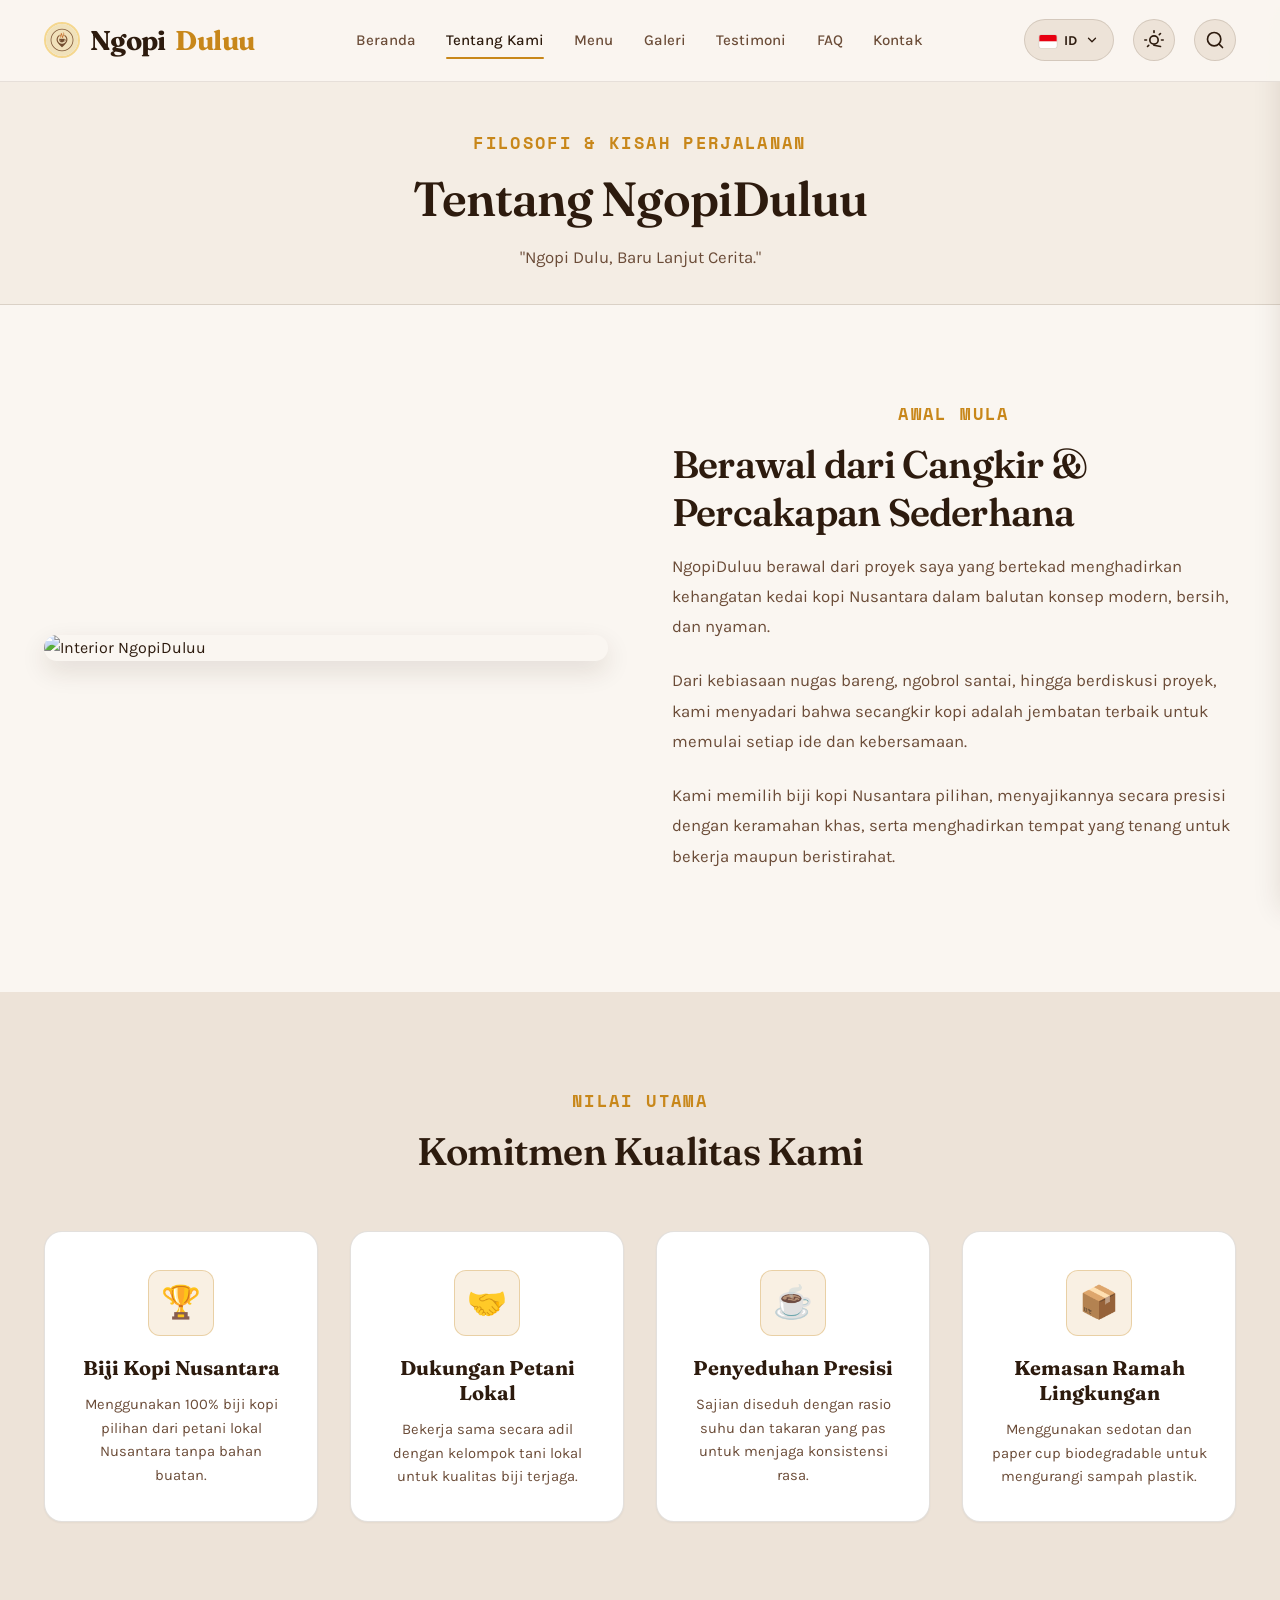
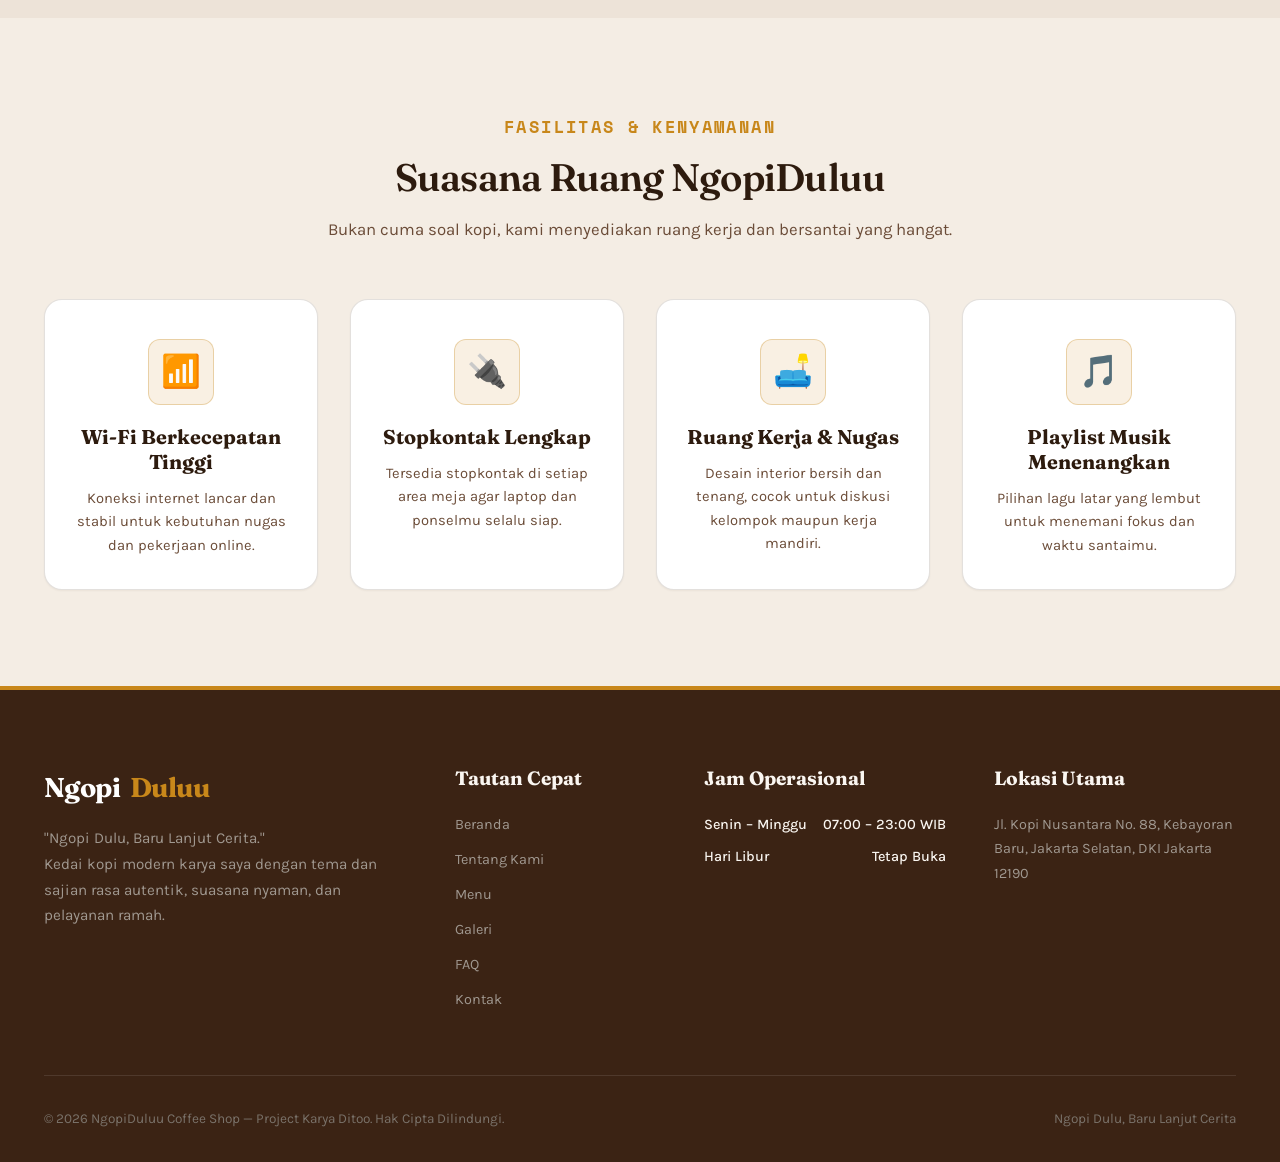
==== commit f019269b: "Add files via upload" ====
--- a/about.html
+++ b/about.html
@@ -1,4 +1,4 @@
-<!DOCTYPE html>
+﻿<!DOCTYPE html>
 <html lang="id" class="page-transition page-enter">
 
 <head>
@@ -13,7 +13,9 @@
 
   <!-- CSS Modules -->
   <link rel="stylesheet" href="css/style.css">
+  <link rel="stylesheet" href="css/animations.css">
   <link rel="stylesheet" href="css/home.css">
+  <link rel="stylesheet" href="css/menu.css">
   <link rel="stylesheet" href="css/dark-mode.css">
   <link rel="stylesheet" href="css/responsive.css">
 
@@ -27,11 +29,6 @@
 </head>
 
 <body>
-
-  <!-- Scroll Progress Bar -->
-  <div class="scroll-progress-container">
-    <div class="scroll-progress-bar" id="scroll-progress-bar"></div>
-  </div>
 
   <!-- Loading Screen -->
   <div class="loading-screen" id="loading-screen">
@@ -55,21 +52,42 @@
       </a>
 
       <div class="nav-links">
-        <a href="index.html">Beranda</a>
-        <a href="about.html" class="active">Tentang Kami</a>
-        <a href="menu.html">Menu</a>
-        <a href="gallery.html">Galeri</a>
-        <a href="index.html#testimonials">Testimoni</a>
-        <a href="faq.html">FAQ</a>
-        <a href="contact.html">Kontak</a>
+        <a href="index.html" data-i18n="nav.home">Beranda</a>
+        <a href="about.html" class="active" data-i18n="nav.about">Tentang Kami</a>
+        <a href="menu.html" data-i18n="nav.menu">Menu</a>
+        <a href="gallery.html" data-i18n="nav.gallery">Galeri</a>
+        <a href="index.html#testimonials" data-i18n="nav.testimonials">Testimoni</a>
+        <a href="faq.html" data-i18n="nav.faq">FAQ</a>
+        <a href="contact.html" data-i18n="nav.contact">Kontak</a>
       </div>
 
       <div class="nav-actions">
-        <button class="icon-btn theme-toggle-btn" data-theme-toggle title="Ganti Tema">
+        <!-- Language Switcher Dropdown -->
+        <div class="lang-switcher" id="lang-switcher">
+          <button class="lang-btn" id="lang-toggle-btn" aria-label="Ganti Bahasa / Switch Language" data-i18n-title="nav.title_lang" title="Ganti Bahasa">
+            <span class="lang-flag" id="current-lang-flag">🇮🇩</span>
+            <span class="lang-text" id="current-lang-code">ID</span>
+            <svg class="lang-chevron" viewBox="0 0 24 24"><polyline points="6 9 12 15 18 9"/></svg>
+          </button>
+          <div class="lang-dropdown" id="lang-dropdown">
+            <button class="lang-option" data-lang-opt="id">
+              <span class="flag">🇮🇩</span>
+              <span>Indonesia</span>
+              <svg class="check-icon" viewBox="0 0 24 24"><polyline points="20 6 9 17 4 12"/></svg>
+            </button>
+            <button class="lang-option" data-lang-opt="en">
+              <span class="flag">🇬🇧</span>
+              <span>English</span>
+              <svg class="check-icon" viewBox="0 0 24 24"><polyline points="20 6 9 17 4 12"/></svg>
+            </button>
+          </div>
+        </div>
+
+        <button class="icon-btn theme-toggle-btn" data-theme-toggle title="Ganti Tema" data-i18n-title="nav.title_theme">
           <svg class="icon-sun" viewBox="0 0 24 24"><circle cx="12" cy="12" r="5"/><line x1="12" y1="1" x2="12" y2="3"/><line x1="12" y1="18.36" x2="19.78" y2="19.78"/><line x1="1" y1="12" x2="3" y2="12"/><line x1="21" y1="12" x2="23" y2="12"/><line x1="4.22" y1="19.78" x2="5.64" y2="18.36"/><line x1="18.36" y1="5.64" x2="19.78" y2="4.22"/></svg>
           <svg class="icon-moon" viewBox="0 0 24 24"><path d="M21 12.79A9 9 0 1 1 11.21 3 7 7 0 0 0 21 12.79z"/></svg>
         </button>
-        <button class="icon-btn" id="search-nav-btn" title="Cari Menu">
+        <button class="icon-btn" id="search-nav-btn" title="Cari Menu" data-i18n-title="nav.title_search">
           <svg viewBox="0 0 24 24">
             <circle cx="11" cy="11" r="8" />
             <line x1="21" y1="21" x2="16.65" y2="16.65" />
@@ -86,13 +104,20 @@
   <div class="mobile-nav-overlay" id="mobile-nav-overlay"></div>
   <div class="mobile-nav-drawer" id="mobile-nav-drawer">
     <div class="mobile-nav-links">
-      <a href="index.html">Beranda</a>
-      <a href="about.html" class="active">Tentang Kami</a>
-      <a href="menu.html">Menu</a>
-      <a href="gallery.html">Galeri</a>
-      <a href="index.html#testimonials">Testimoni</a>
-      <a href="faq.html">FAQ</a>
-      <a href="contact.html">Kontak</a>
+      <a href="index.html" data-i18n="nav.home">Beranda</a>
+      <a href="about.html" class="active" data-i18n="nav.about">Tentang Kami</a>
+      <a href="menu.html" data-i18n="nav.menu">Menu</a>
+      <a href="gallery.html" data-i18n="nav.gallery">Galeri</a>
+      <a href="index.html#testimonials" data-i18n="nav.testimonials">Testimoni</a>
+      <a href="faq.html" data-i18n="nav.faq">FAQ</a>
+      <a href="contact.html" data-i18n="nav.contact">Kontak</a>
+    </div>
+    <div class="mobile-lang-switcher">
+      <span class="mobile-lang-label" data-i18n="nav.title_lang">Ganti Bahasa</span>
+      <div class="mobile-lang-buttons">
+        <button class="mobile-lang-btn" data-lang-opt="id" aria-label="Bahasa Indonesia"><span class="flag">🇮🇩</span><span class="lang-name">Indonesia</span><span class="lang-code">ID</span></button>
+        <button class="mobile-lang-btn" data-lang-opt="en" aria-label="English language"><span class="flag">🇬🇧</span><span class="lang-name">English</span><span class="lang-code">EN</span></button>
+      </div>
     </div>
   </div>
 
@@ -100,9 +125,9 @@
   <section class="section"
     style="padding-top: calc(var(--navbar-height) + 3rem); padding-bottom: 2rem; background-color: var(--bg-secondary); border-bottom: 1px solid var(--border-color); text-align:center;">
     <div class="container">
-      <div class="section-subtitle">Filosofi & Kisah Perjalanan</div>
-      <h1 class="section-title" style="font-size:3rem;">Tentang NgopiDuluu</h1>
-      <p class="section-description" style="max-width:650px; margin:0 auto;">
+      <div class="section-subtitle" data-i18n="about.page_subtitle">Filosofi & Kisah Perjalanan</div>
+      <h1 class="section-title" style="font-size:3rem;" data-i18n="about.page_title">Tentang NgopiDuluu</h1>
+      <p class="section-description" style="max-width:650px; margin:0 auto;" data-i18n="about.page_desc">
         "Ngopi Dulu, Baru Lanjut Cerita."
       </p>
     </div>
@@ -112,20 +137,20 @@
   <section class="section">
     <div class="container">
       <div class="about-grid">
-        <div data-aos="fade-right">
+        <div data-reveal="fade-right">
           <img src="https://images.unsplash.com/photo-1442512595331-e89e73853f31?auto=format&fit=crop&w=800&q=80"
             alt="Interior NgopiDuluu" style="border-radius:var(--radius-lg); box-shadow:var(--shadow-lg);">
         </div>
-        <div data-aos="fade-left">
-          <div class="section-subtitle">Awal Mula</div>
-          <h2 class="section-title">Berawal dari Cangkir & Percakapan Sederhana</h2>
-          <p class="about-content-text">
+        <div data-reveal="fade-left">
+          <div class="section-subtitle" data-i18n="about.story_subtitle">Awal Mula</div>
+          <h2 class="section-title" data-i18n="about.story_title">Berawal dari Cangkir & Percakapan Sederhana</h2>
+          <p class="about-content-text" data-i18n="about.story_p1">
             NgopiDuluu berawal dari proyek saya yang bertekad menghadirkan kehangatan kedai kopi Nusantara dalam balutan konsep modern, bersih, dan nyaman.
           </p>
-          <p class="about-content-text">
+          <p class="about-content-text" data-i18n="about.story_p2">
             Dari kebiasaan nugas bareng, ngobrol santai, hingga berdiskusi proyek, kami menyadari bahwa secangkir kopi adalah jembatan terbaik untuk memulai setiap ide dan kebersamaan.
           </p>
-          <p class="about-content-text">
+          <p class="about-content-text" data-i18n="about.story_p3">
             Kami memilih biji kopi Nusantara pilihan, menyajikannya secara presisi dengan keramahan khas, serta menghadirkan tempat yang tenang untuk bekerja maupun beristirahat.
           </p>
         </div>
@@ -136,31 +161,65 @@
   <!-- Values Grid -->
   <section class="section" style="background-color: var(--bg-tertiary);">
     <div class="container">
-      <div class="section-header" data-aos="fade-up">
-        <div class="section-subtitle">Nilai Utama</div>
-        <h2 class="section-title">Komitmen Kualitas Kami</h2>
+      <div class="section-header" data-reveal="fade-up">
+        <div class="section-subtitle" data-i18n="about.values_subtitle">Nilai Utama</div>
+        <h2 class="section-title" data-i18n="about.values_title">Komitmen Kualitas Kami</h2>
       </div>
 
       <div class="why-grid">
-        <div class="why-card" data-aos="fade-up">
-          <div class="why-icon">🌾</div>
-          <h3 class="why-title">Biji Kopi Nusantara</h3>
-          <p class="why-desc">Menggunakan 100% biji kopi pilihan dari petani lokal Nusantara tanpa bahan buatan.</p>
-        </div>
-        <div class="why-card" data-aos="fade-up" data-aos-delay="100">
+        <div class="why-card" data-reveal="fade-up">
+          <div class="why-icon">🏆</div>
+          <h3 class="why-title" data-i18n="about.val1_title">Biji Kopi Nusantara</h3>
+          <p class="why-desc" data-i18n="about.val1_desc">Menggunakan 100% biji kopi pilihan dari petani lokal Nusantara tanpa bahan buatan.</p>
+        </div>
+        <div class="why-card" data-reveal="fade-up" data-reveal-delay="100">
           <div class="why-icon">🤝</div>
-          <h3 class="why-title">Dukungan Petani Lokal</h3>
-          <p class="why-desc">Bekerja sama secara adil dengan kelompok tani lokal untuk kualitas biji terjaga.</p>
-        </div>
-        <div class="why-card" data-aos="fade-up" data-aos-delay="200">
+          <h3 class="why-title" data-i18n="about.val2_title">Dukungan Petani Lokal</h3>
+          <p class="why-desc" data-i18n="about.val2_desc">Bekerja sama secara adil dengan kelompok tani lokal untuk kualitas biji terjaga.</p>
+        </div>
+        <div class="why-card" data-reveal="fade-up" data-reveal-delay="200">
           <div class="why-icon">☕</div>
-          <h3 class="why-title">Penyeduhan Presisi</h3>
-          <p class="why-desc">Sajian diseduh dengan rasio suhu dan takaran yang pas untuk menjaga konsistensi rasa.</p>
-        </div>
-        <div class="why-card" data-aos="fade-up" data-aos-delay="300">
-          <div class="why-icon">🌿</div>
-          <h3 class="why-title">Kemasan Ramah Lingkungan</h3>
-          <p class="why-desc">Menggunakan sedotan dan paper cup biodegradable untuk mengurangi sampah plastik.</p>
+          <h3 class="why-title" data-i18n="about.val3_title">Penyeduhan Presisi</h3>
+          <p class="why-desc" data-i18n="about.val3_desc">Sajian diseduh dengan rasio suhu dan takaran yang pas untuk menjaga konsistensi rasa.</p>
+        </div>
+        <div class="why-card" data-reveal="fade-up" data-reveal-delay="300">
+          <div class="why-icon">📦</div>
+          <h3 class="why-title" data-i18n="about.val4_title">Kemasan Ramah Lingkungan</h3>
+          <p class="why-desc" data-i18n="about.val4_desc">Menggunakan sedotan dan paper cup biodegradable untuk mengurangi sampah plastik.</p>
+        </div>
+      </div>
+    </div>
+  </section>
+
+  <!-- Coffee Experience & Facilities -->
+  <section class="section" style="background-color: var(--bg-secondary);">
+    <div class="container">
+      <div class="section-header">
+        <div class="section-subtitle" data-i18n="fac.subtitle">Fasilitas & Kenyamanan</div>
+        <h2 class="section-title" data-i18n="fac.title">Suasana Ruang NgopiDuluu</h2>
+        <p class="section-description" data-i18n="fac.desc">Bukan cuma soal kopi, kami menyediakan ruang kerja dan bersantai yang hangat.</p>
+      </div>
+
+      <div class="why-grid">
+        <div class="why-card" data-reveal="fade-up" data-reveal-delay="100">
+          <div class="why-icon">📶</div>
+          <h3 class="why-title" data-i18n="fac.item1_title">Wi-Fi Berkecepatan Tinggi</h3>
+          <p class="why-desc" data-i18n="fac.item1_desc">Koneksi internet lancar dan stabil untuk kebutuhan nugas dan pekerjaan online.</p>
+        </div>
+        <div class="why-card" data-reveal="fade-up" data-reveal-delay="200">
+          <div class="why-icon">🔌</div>
+          <h3 class="why-title" data-i18n="fac.item2_title">Stopkontak Lengkap</h3>
+          <p class="why-desc" data-i18n="fac.item2_desc">Tersedia stopkontak di setiap area meja agar laptop dan ponselmu selalu siap.</p>
+        </div>
+        <div class="why-card" data-reveal="fade-up" data-reveal-delay="300">
+          <div class="why-icon">🛋️</div>
+          <h3 class="why-title" data-i18n="fac.item3_title">Ruang Kerja & Nugas</h3>
+          <p class="why-desc" data-i18n="fac.item3_desc">Desain interior bersih dan tenang, cocok untuk diskusi kelompok maupun kerja mandiri.</p>
+        </div>
+        <div class="why-card" data-reveal="fade-up" data-reveal-delay="400">
+          <div class="why-icon">🎵</div>
+          <h3 class="why-title" data-i18n="fac.item4_title">Playlist Musik Menenangkan</h3>
+          <p class="why-desc" data-i18n="fac.item4_desc">Pilihan lagu latar yang lembut untuk menemani fokus dan waktu santaimu.</p>
         </div>
       </div>
     </div>
@@ -174,48 +233,43 @@
           <a href="index.html" class="nav-brand">
             Ngopi<span>Duluu</span>
           </a>
-          <p class="footer-desc">
+          <p class="footer-desc" data-i18n-html="footer.desc_full">
             "Ngopi Dulu, Baru Lanjut Cerita."<br>
             Kedai kopi modern karya saya dengan tema dan sajian rasa autentik, suasana nyaman, dan pelayanan ramah.
           </p>
-          <div class="social-links">
-            <a href="https://instagram.com" target="_blank" class="social-icon" title="Instagram">IG</a>
-            <a href="https://tiktok.com" target="_blank" class="social-icon" title="TikTok">TT</a>
-            <a href="https://wa.me/6287764075285" target="_blank" class="social-icon" title="WhatsApp">WA</a>
+        </div>
+
+        <div>
+          <h4 class="footer-title" data-i18n="footer.title_links">Tautan Cepat</h4>
+          <div class="footer-links">
+            <a href="index.html" data-i18n="nav.home">Beranda</a>
+            <a href="about.html" data-i18n="nav.about">Tentang Kami</a>
+            <a href="menu.html" data-i18n="nav.menu">Daftar Menu</a>
+            <a href="gallery.html" data-i18n="nav.gallery">Galeri Foto</a>
+            <a href="faq.html" data-i18n="nav.faq">Tanya Jawab (FAQ)</a>
+            <a href="contact.html" data-i18n="nav.contact">Kontak & Reservasi</a>
           </div>
         </div>
 
         <div>
-          <h4 class="footer-title">Tautan Cepat</h4>
-          <div class="footer-links">
-            <a href="index.html">Beranda</a>
-            <a href="about.html">Tentang Kami</a>
-            <a href="menu.html">Daftar Menu</a>
-            <a href="gallery.html">Galeri Foto</a>
-            <a href="faq.html">Tanya Jawab (FAQ)</a>
-            <a href="contact.html">Kontak & Reservasi</a>
+          <h4 class="footer-title" data-i18n="footer.title_hours">Jam Operasional</h4>
+          <div class="footer-hours">
+            <p><span data-i18n="footer.hours_days">Senin – Minggu</span> <span data-i18n="footer.hours_open">07:00 – 23:00 WIB</span></p>
+            <p><span data-i18n="footer.hours_holiday">Hari Libur</span> <span data-i18n="footer.hours_holiday_open">Tetap Buka</span></p>
           </div>
         </div>
 
         <div>
-          <h4 class="footer-title">Jam Operasional</h4>
-          <div class="footer-hours">
-            <p>Senin – Minggu <span>07:00 – 23:00 WIB</span></p>
-            <p>Hari Libur <span>Tetap Buka</span></p>
-          </div>
-        </div>
-
-        <div>
-          <h4 class="footer-title">Lokasi Utama</h4>
-          <p style="color:#A09890; font-size:0.9rem; line-height:1.7;">
+          <h4 class="footer-title" data-i18n="footer.title_location">Lokasi Utama</h4>
+          <p style="color:#A09890; font-size:0.9rem; line-height:1.7;" data-i18n-html="footer.location_addr">
             Jl. Kopi Nusantara No. 88, Kebayoran Baru, Jakarta Selatan, DKI Jakarta 12190<br>
           </p>
         </div>
       </div>
 
       <div class="footer-bottom">
-        <p>&copy; 2026 NgopiDuluu Coffee Shop — Project Karya Ditoo. Hak Cipta Dilindungi.</p>
-        <p>Ngopi Dulu, Baru Lanjut Cerita ☕</p>
+        <p data-i18n="footer.copyright">&copy; 2026 NgopiDuluu Coffee Shop — Project Karya Ditoo. Hak Cipta Dilindungi.</p>
+        <p data-i18n="footer.subcopyright">Ngopi Dulu, Baru Lanjut Cerita</p>
       </div>
     </div>
   </footer>
@@ -226,22 +280,24 @@
       <div class="modal-close"
         onclick="document.getElementById('search-modal').classList.remove('active'); document.body.style.overflow='';">✕
       </div>
-      <h3 style="margin-bottom:1rem; font-family:var(--font-heading);">Pencarian Menu</h3>
+      <h3 style="margin-bottom:1rem; font-family:var(--font-heading);" data-i18n="search.modal_title">Pencarian Menu</h3>
       <div class="search-box-wrapper" style="max-width:100%; margin-bottom:1.5rem;">
         <svg class="search-icon" viewBox="0 0 24 24" fill="none" stroke="currentColor" stroke-width="2"><circle cx="11" cy="11" r="8"/><line x1="21" y1="21" x2="16.65" y2="16.65"/></svg>
-        <input type="text" id="modal-search-input" class="search-input" placeholder="Cari nama menu...">
+        <input type="text" id="modal-search-input" class="search-input" data-i18n-placeholder="search.modal_ph" placeholder="Cari nama menu...">
       </div>
       <div id="modal-search-results"></div>
     </div>
   </div>
 
-  <button class="back-to-top" id="back-to-top" title="Kembali ke Atas">↑</button>
+  <button class="back-to-top" id="back-to-top" data-i18n-title="back_to_top" title="Kembali ke Atas">↑</button>
 
   <script src="js/localstorage.js"></script>
   <script src="js/theme.js"></script>
+  <script src="js/lang.js"></script>
   <script src="js/filter.js"></script>
   <script src="js/search.js"></script>
   <script src="js/main.js"></script>
+  <script src="js/animations.js"></script>
 
 </body>
 
--- a/css/style.css
+++ b/css/style.css
@@ -11,41 +11,57 @@
    ========================================================================== */
 
 
+/* ==========================================================
+   >>> MULAI EDIT TEMA DI SINI <<<
+   Semua warna web diatur lewat variabel di blok :root ini.
+   Ganti kode warna (hex) di bawah, maka SELURUH halaman
+   (index, menu, gallery, dll) otomatis ikut berubah,
+   karena semuanya memakai var(--nama-variabel).
+   ========================================================== */
 :root {
-  /* Colors - Warm Light Theme */
-  --bg-primary: #FAF6F1;
-  --bg-secondary: #F4EDE4;
-  --bg-tertiary: #EDE3D8;
-  --bg-card: #FFFFFF;
-  --text-main: #2D1B0E;
-  --text-muted: #6B4C38;
-  --text-light: #8C6B52;
-  
-  --primary-brown: #C8871A;
-  --primary-brown-hover: #A86E10;
+  /* === WARNA LATAR BELAKANG (background halaman & kartu) === */
+  --bg-primary: #FAF6F1;      /* latar utama seluruh halaman */
+  --bg-secondary: #F4EDE4;    /* latar section / area sekunder */
+  --bg-tertiary: #EDE3D8;     /* latar area ketiga (lebih gelap) */
+  --bg-card: #FFFFFF;         /* latar kartu / popup */
+
+  /* === WARNA TEKS === */
+  --text-main: #2D1B0E;       /* teks utama (judul, isi) */
+  --text-muted: #6B4C38;      /* teks redup / keterangan */
+  --text-light: #8C6B52;      /* teks paling redup */
+
+  /* === WARNA AKSEN UTAMA (tombol, highlight, link aktif) === */
+  --primary-brown: #C8871A;       /* warna tombol utama */
+  --primary-brown-hover: #A86E10; /* warna tombol saat di-hover */
+
+  /* === WARNA CREAM & GOLD (dekorasi, border, badge) === */
   --cream: #FAF6F1;
   --cream-dark: #EDE3D8;
-  --gold: #C8871A;
+  --gold: #C8871A;            /* aksen emas (border, ikon, teks spesial) */
   --gold-hover: #A86E10;
-  --gold-light: #F5D78E;
-  --dark-bg: #3B2314;
+  --gold-light: #F5D78E;      /* emas muda untuk outline/glow */
+  --dark-bg: #3B2314;         /* coklat tua (footer, navbar gelap) */
   
-  --accent-red: #C0392B;
-  --accent-green: #27AE60;
-  --accent-blue: #2980B9;
-  --accent-orange: #D35400;
-
-  --border-color: rgba(59, 35, 20, 0.14);
+  /* === WARNA STATUS (sukses, error, info) === */
+  --accent-red: #C0392B;      /* merah: harga diskon, error, hapus */
+  --accent-green: #27AE60;    /* hijau: status tersedia / sukses */
+  --accent-blue: #2980B9;     /* biru: info */
+  --accent-orange: #D35400;   /* oranye: peringatan / badge */
+
+  /* === BAYANGAN & BORDER (warna garis dan shadow kartu) === */
+  --border-color: rgba(59, 35, 20, 0.14); /* warna border/garis pemisah */
   --shadow-sm: 0 1px 2px rgba(59, 35, 20, 0.05);
   --shadow-md: 0 4px 14px rgba(59, 35, 20, 0.09);
   --shadow-lg: 0 10px 26px rgba(59, 35, 20, 0.12);
   --shadow-gold: 0 4px 14px rgba(200, 135, 26, 0.16);
 
-  --font-heading: 'Fraunces', Georgia, 'Times New Roman', serif;
-  --font-body: 'Karla', -apple-system, BlinkMacSystemFont, 'Segoe UI', Roboto, sans-serif;
+  /* === FONT (huruf) — nama font harus sama dengan link Google Fonts di baris paling atas === */
+  --font-heading: 'Fraunces', Georgia, 'Times New Roman', serif;   /* font judul */
+  --font-body: 'Karla', -apple-system, BlinkMacSystemFont, 'Segoe UI', Roboto, sans-serif; /* font isi teks */
   --font-tooltip: 'Karla', 'Poppins', sans-serif;
   --font-mono: 'Space Mono', 'Courier New', monospace;
 
+  /* === UKURAN SUDUT MELEKAT (radius kartu & tombol) === */
   --radius-sm: 6px;
   --radius-md: 12px;
   --radius-lg: 18px;
@@ -151,25 +167,6 @@
   padding: 0 max(1.5rem, env(safe-area-inset-left)) 0 max(1.5rem, env(safe-area-inset-right));
 }
 
-/* Scroll Progress Bar */
-.scroll-progress-container {
-  position: fixed;
-  top: 0;
-  left: 0;
-  width: 100%;
-  height: 4px;
-  background: transparent;
-  z-index: 1001;
-}
-
-.scroll-progress-bar {
-  height: 100%;
-  background: linear-gradient(90deg, var(--gold), var(--primary-brown));
-  width: 0%;
-  transition: width 0.1s linear;
-  box-shadow: 0 0 8px var(--gold);
-}
-
 /* Loading Screen */
 .loading-screen {
   position: fixed;
@@ -325,6 +322,252 @@
   display: flex;
   align-items: center;
   gap: 1.2rem;
+}
+
+/* Language Switcher */
+.lang-switcher {
+  position: relative;
+  z-index: 1005;
+}
+
+.lang-btn {
+  height: 42px;
+  padding: 0 0.85rem;
+  border-radius: var(--radius-full);
+  background-color: var(--bg-tertiary);
+  color: var(--text-main);
+  display: inline-flex;
+  align-items: center;
+  gap: 0.45rem;
+  border: 1px solid var(--border-color);
+  font-weight: 600;
+  font-size: 0.88rem;
+  cursor: pointer;
+  transition: transform var(--transition-bounce), background-color var(--transition-fast), border-color var(--transition-fast);
+}
+
+.lang-btn:hover {
+  transform: translateY(-2px);
+  background-color: rgba(200, 135, 26, 0.15);
+  border-color: var(--gold);
+}
+
+.lang-flag {
+  font-size: 1.1rem;
+  line-height: 1;
+}
+
+.lang-text {
+  font-size: 0.85rem;
+  font-weight: 700;
+  letter-spacing: 0.04em;
+}
+
+.lang-chevron {
+  width: 14px;
+  height: 14px;
+  fill: none;
+  stroke: currentColor;
+  stroke-width: 2.2;
+  stroke-linecap: round;
+  stroke-linejoin: round;
+  transition: transform var(--transition-fast);
+}
+
+.lang-switcher.active .lang-chevron {
+  transform: rotate(180deg);
+}
+
+.lang-dropdown {
+  position: absolute;
+  top: calc(100% + 8px);
+  right: 0;
+  min-width: 165px;
+  background-color: var(--bg-card);
+  border: 1px solid var(--border-color);
+  border-radius: var(--radius-md);
+  box-shadow: var(--shadow-lg);
+  padding: 0.4rem;
+  display: flex;
+  flex-direction: column;
+  gap: 0.25rem;
+  opacity: 0;
+  visibility: hidden;
+  transform: translateY(8px);
+  transition: opacity 0.2s ease, transform 0.2s ease, visibility 0.2s ease;
+  z-index: 1010;
+}
+
+.lang-switcher.active .lang-dropdown {
+  opacity: 1;
+  visibility: visible;
+  transform: translateY(0);
+}
+
+.lang-option {
+  width: 100%;
+  display: flex;
+  align-items: center;
+  gap: 0.6rem;
+  padding: 0.55rem 0.75rem;
+  border-radius: var(--radius-sm);
+  background: transparent;
+  border: none;
+  color: var(--text-main);
+  font-size: 0.88rem;
+  font-weight: 500;
+  cursor: pointer;
+  transition: background-color var(--transition-fast), color var(--transition-fast);
+}
+
+.lang-option:hover {
+  background-color: var(--bg-tertiary);
+}
+
+.lang-option.active {
+  font-weight: 700;
+  color: var(--primary-brown);
+  background-color: rgba(200, 135, 26, 0.12);
+}
+
+.lang-option .flag {
+  font-size: 1.1rem;
+}
+
+.lang-option .check-icon {
+  margin-left: auto;
+  width: 15px;
+  height: 15px;
+  stroke: var(--primary-brown);
+  stroke-width: 2.5;
+  fill: none;
+  display: none;
+}
+
+.lang-option.active .check-icon {
+  display: block;
+}
+
+/* Mobile Language Switcher */
+.mobile-lang-switcher {
+  margin-top: 0;
+  padding-top: 1rem;
+  display: flex;
+  flex-direction: column;
+  gap: 0.85rem;
+}
+
+.mobile-lang-label {
+  font-size: 0.82rem;
+  font-weight: 700;
+  color: var(--gold);
+  text-transform: uppercase;
+  letter-spacing: 0.14em;
+  display: flex;
+  align-items: center;
+  gap: 0.5rem;
+}
+
+.mobile-lang-label::before {
+  content: '';
+  width: 6px;
+  height: 6px;
+  border-radius: 50%;
+  flex: none;
+  background: var(--gold);
+  box-shadow: 0 0 0 4px rgba(200, 135, 26, 0.15);
+}
+
+.mobile-lang-buttons {
+  display: grid;
+  grid-template-columns: repeat(2, minmax(0, 1fr));
+  gap: 0.65rem;
+}
+
+.mobile-lang-btn {
+  min-height: 74px;
+  padding: 0.7rem 0.6rem;
+  border-radius: var(--radius-lg);
+  border: 1px solid var(--border-color);
+  background: linear-gradient(160deg, var(--bg-card) 0%, var(--bg-tertiary) 100%);
+  color: var(--text-main);
+  font-weight: 600;
+  font-size: 0.8rem;
+  display: flex;
+  flex-direction: column;
+  align-items: center;
+  justify-content: center;
+  gap: 0.3rem;
+  cursor: pointer;
+  position: relative;
+  box-shadow: var(--shadow-sm);
+  transition: transform var(--transition-fast), background-color var(--transition-fast), border-color var(--transition-fast), box-shadow var(--transition-fast), color var(--transition-fast);
+}
+
+.mobile-lang-btn:hover,
+.mobile-lang-btn:focus-visible {
+  border-color: var(--gold);
+  transform: translateY(-2px);
+  box-shadow: var(--shadow-gold);
+}
+
+.mobile-lang-btn:focus-visible {
+  outline: 3px solid rgba(200, 135, 26, 0.3);
+  outline-offset: 2px;
+}
+
+.mobile-lang-btn .flag {
+  height: 22px;
+  display: flex;
+  align-items: center;
+  filter: drop-shadow(0 1px 1px rgba(0, 0, 0, 0.25));
+}
+
+.mobile-lang-btn .lang-name {
+  font-size: 0.82rem;
+  font-weight: 700;
+  line-height: 1.1;
+}
+
+.mobile-lang-btn .lang-code {
+  color: var(--text-muted);
+  font-size: 0.68rem;
+  font-weight: 700;
+  letter-spacing: 0.08em;
+}
+
+.mobile-lang-btn.active {
+  background: linear-gradient(135deg, var(--primary-brown) 0%, var(--gold-hover) 100%);
+  color: #FFFFFF;
+  border-color: transparent;
+  box-shadow: 0 10px 24px rgba(200, 135, 26, 0.35), inset 0 1px 0 rgba(255, 255, 255, 0.22);
+}
+
+.mobile-lang-btn.active::after {
+  content: '✓';
+  position: absolute;
+  top: 0.35rem;
+  right: 0.4rem;
+  width: 17px;
+  height: 17px;
+  border-radius: 50%;
+  display: grid;
+  place-items: center;
+  background: #FFFFFF;
+  color: var(--gold);
+  font-size: 0.6rem;
+  font-weight: 800;
+  animation: langCheckPop 0.35s cubic-bezier(0.34, 1.56, 0.64, 1);
+}
+
+@keyframes langCheckPop {
+  0% { transform: scale(0); }
+  70% { transform: scale(1.15); }
+  100% { transform: scale(1); }
+}
+
+.mobile-lang-btn.active .lang-code {
+  color: rgba(255, 255, 255, 0.75);
 }
 
 .icon-btn {
@@ -446,6 +689,7 @@
   height: 100%;
   background-color: rgba(0, 0, 0, 0.5);
   backdrop-filter: blur(4px);
+  -webkit-backdrop-filter: blur(4px);
   z-index: 998;
   opacity: 0;
   visibility: hidden;
@@ -460,7 +704,7 @@
 .mobile-nav-drawer {
   position: fixed;
   top: 0;
-  right: -100%;
+  right: 0;
   width: min(100%, 300px);
   height: 100vh;
   background-color: var(--bg-secondary);
@@ -468,27 +712,37 @@
   padding: calc(5rem + env(safe-area-inset-top)) 2rem 2rem 2rem;
   display: flex;
   flex-direction: column;
-  gap: 1.5rem;
+  gap: 1rem;
+  overflow-y: auto;
+  overscroll-behavior: contain;
   box-shadow: var(--shadow-lg);
-  transition: right var(--transition-normal);
+  transform: translateX(100%);
+  transition: transform var(--transition-normal);
+  will-change: transform;
 }
 
 .mobile-nav-drawer.active {
-  right: 0;
+  transform: translateX(0);
 }
 
 .mobile-nav-links {
   display: flex;
   flex-direction: column;
-  gap: 1.2rem;
+  gap: 0.4rem;
 }
 
 .mobile-nav-links a {
-  font-size: 1.1rem;
+  font-size: 1.05rem;
   font-weight: 600;
   color: var(--text-main);
-  padding: 0.5rem 0;
+  padding: 0.6rem 0;
   border-bottom: 1px solid var(--border-color);
+  transition: color var(--transition-fast);
+}
+
+.mobile-nav-links a:hover,
+.mobile-nav-links a:focus-visible {
+  color: var(--gold);
 }
 
 /* Buttons */
@@ -531,8 +785,218 @@
   transform: translateY(-2px);
   background-color: var(--gold-hover);
   border-color: var(--gold-hover);
+  box-shadow: var(--shadow-md);
   color: #FFFFFF;
-  box-shadow: var(--shadow-md);
+}
+
+.btn-large {
+  padding: 1rem 2.5rem;
+  font-size: 1.1rem;
+  font-weight: 700;
+}
+
+/* ============================
+   CONTACT LINK HERO SECTION
+   ============================ */
+.contact-link-hero {
+  text-align: center;
+  padding: 4rem 1rem;
+  position: relative;
+  overflow: hidden;
+}
+
+.contact-link-hero::before {
+  content: "";
+  position: absolute;
+  inset: 0;
+  background: radial-gradient(circle at 30% 30%, rgba(139, 92, 40, 0.04) 0%, transparent 60%),
+              radial-gradient(circle at 70% 70%, rgba(139, 92, 40, 0.04) 0%, transparent 60%);
+  pointer-events: none;
+  animation: pulse-bg 8s ease-in-out infinite;
+}
+
+@keyframes pulse-bg {
+  0%, 100% { opacity: 0.5; }
+  50% { opacity: 0.8; }
+}
+
+.contact-link-badge {
+  display: inline-block;
+  background: rgba(139, 92, 40, 0.1);
+  backdrop-filter: blur(4px);
+  border: 1px solid rgba(139, 92, 40, 0.3);
+  color: var(--gold);
+  font-size: 0.75rem;
+  font-weight: 700;
+  text-transform: uppercase;
+  letter-spacing: 1.5px;
+  padding: 0.35rem 1rem;
+  border-radius: 2rem;
+  margin-bottom: 1.5rem;
+}
+
+.contact-link-title {
+  font-family: var(--font-heading);
+  font-size: 2.2rem;
+  font-weight: 800;
+  color: var(--text-main);
+  margin: 0 0 1rem;
+  line-height: 1.2;
+}
+
+.contact-link-title .contact-link-accent {
+  color: var(--gold);
+  position: relative;
+}
+
+.contact-link-title .contact-link-accent::after {
+  content: "";
+  position: absolute;
+  bottom: -4px;
+  left: 0;
+  right: 0;
+  height: 3px;
+  background: linear-gradient(90, var(--gold), #D4A744, var(--gold));
+  border-radius: 2px;
+  transform: scaleX(0);
+  transform-origin: right;
+  transition: transform 0.4s ease;
+}
+
+.contact-link-hero:hover .contact-link-accent::after {
+  transform: scaleX(1);
+  transform-origin: left;
+}
+
+.contact-link-desc {
+  color: var(--text-muted);
+  font-size: 0.95rem;
+  line-height: 1.6;
+  max-width: 500px;
+  margin: 0 auto 2.5rem;
+}
+
+.contact-link-actions {
+  display: flex;
+  flex-direction: column;
+  align-items: center;
+  gap: 1.5rem;
+}
+
+.contact-link-btn {
+  display: inline-flex;
+  align-items: center;
+  gap: 0.7rem;
+  position: relative;
+  overflow: visible;
+  border: none;
+  border-radius: 0.7rem;
+  font-size: 1.1rem;
+  font-weight: 700;
+  padding: 1rem 2.8rem;
+  cursor: pointer;
+  transition: all 0.3s cubic-bezier(0.2, 0.8, 0.2, 1);
+  box-shadow: 0 8px 28px rgba(139, 92, 40, 0.35);
+  background: linear-gradient(135deg, #8B5A1A, #C99942);
+  color: #fff;
+  text-decoration: none;
+}
+
+.contact-link-btn::before {
+  content: "";
+  position: absolute;
+  top: -3px;
+  left: -3px;
+  right: -3px;
+  bottom: -3px;
+  background: linear-gradient(135deg, #8B5A1A, #C99942, #8B5A1A, #C99942);
+  z-index: -1;
+  border-radius: 0.75rem;
+  opacity: 0;
+  transition: opacity 0.3s ease;
+  animation: shimmer 3s linear infinite;
+}
+
+@keyframes shimmer {
+  0% { background-position: 0% 50%; }
+  100% { background-position: 100% 50%; }
+}
+
+.contact-link-btn:hover::before {
+  opacity: 1;
+  filter: blur(6px);
+  animation-duration: 1.5s;
+}
+
+.contact-link-btn:hover {
+  transform: translateY(-4px) scale(1.03);
+  box-shadow: 0 16px 40px rgba(139, 92, 40, 0.5);
+  background: linear-gradient(135deg, #9A641A, #D4A744);
+}
+
+.contact-link-btn:active {
+  transform: translateY(-1px) scale(1.01);
+}
+
+.contact-link-btn-icon {
+  display: flex;
+  align-items: center;
+}
+
+.contact-link-btn-text {
+  position: relative;
+  z-index: 1;
+}
+
+.contact-link-btn-arrow {
+  display: flex;
+  align-items: center;
+  margin-left: -0.3rem;
+  transition: transform 0.3s ease;
+}
+
+.contact-link-btn:hover .contact-link-btn-arrow {
+  transform: translateX(4px);
+}
+
+.contact-link-wa {
+  display: inline-flex;
+  align-items: center;
+  gap: 0.5rem;
+  color: var(--text-muted);
+  text-decoration: none;
+  font-size: 0.9rem;
+  font-weight: 500;
+  transition: all 0.3s ease;
+  padding: 0.5rem 1.2rem;
+  border-radius: 0.6rem;
+  background: rgba(255, 255, 255, 0.05);
+  border: 1px solid rgba(139, 92, 40, 0.15);
+}
+
+.contact-link-wa:hover {
+  color: #25D36F;
+  background: rgba(37, 211, 102, 0.1);
+  border-color: rgba(37, 211, 102, 0.4);
+}
+
+.contact-link-wa svg {
+  color: #25D36F;
+}
+
+.contact-link-note {
+  margin-top: 2rem;
+  color: var(--text-muted);
+  font-size: 0.85rem;
+  display: flex;
+  align-items: center;
+  justify-content: center;
+  gap: 0.5rem;
+}
+
+.contact-link-dot {
+  color: var(--gold);
+  font-weight: 700;
 }
 
 .btn-outline {
@@ -592,11 +1056,6 @@
   box-shadow: var(--shadow-sm);
 }
 
-.category-pill .pill-icon,
-.gallery-pill .pill-icon {
-  font-size: 1.1rem;
-}
-
 .gallery-hero {
   padding-top: calc(var(--navbar-height) + 4rem);
   padding-bottom: 4rem;
@@ -649,7 +1108,7 @@
   flex-direction: column;
   justify-content: flex-end;
   padding: 1.2rem;
-  opacity: 1;
+  opacity: 0;
   transition: opacity 0.3s ease;
   color: #FFFFFF;
 }
@@ -721,28 +1180,15 @@
 }
 
 .section-subtitle {
-  display: inline-flex;
-  align-items: center;
-  gap: 0.6rem;
+  display: block;
   font-family: var(--font-mono);
-  font-size: 0.8rem;
+  font-size: 1.05rem;
   font-weight: 700;
   text-transform: uppercase;
-  letter-spacing: 0.16em;
+  letter-spacing: 0.14em;
   color: var(--gold);
   margin-bottom: 0.75rem;
-  position: relative;
-}
-
-.section-subtitle::before {
-  content: '';
-  width: 24px;
-  height: 1px;
-  background-color: var(--gold);
-}
-
-.section-subtitle::after {
-  content: none;
+  text-align: center;
 }
 
 .section-title {
@@ -850,6 +1296,157 @@
   transform: scale(1);
 }
 
+/* =============================================
+   Menu Detail Modal — IMMUNE dari semua animasi
+   data-reveal, page-transition, dll tidak boleh
+   mempengaruhi modal ini sama sekali.
+   ============================================= */
+#menu-detail-modal {
+  /* Fixed overlay — tidak ikut parent transform apapun */
+  position: fixed !important;
+  inset: 0 !important;
+  width: 100% !important;
+  height: 100% !important;
+  z-index: 9999 !important;
+  background-color: rgba(0, 0, 0, 0.7) !important;
+  backdrop-filter: blur(6px) !important;
+  display: flex !important;
+  align-items: center !important;
+  justify-content: center !important;
+  padding: 1.5rem !important;
+  /* Animasi masuk/keluar hanya opacity & visibility — BUKAN transform */
+  opacity: 0;
+  visibility: hidden;
+  transform: none !important;
+  filter: none !important;
+  transition: opacity 0.22s ease, visibility 0.22s ease;
+  pointer-events: none;
+  /* Pastikan modal tidak terpengaruh filter blur dari page-transition */
+  isolation: isolate;
+}
+
+#menu-detail-modal.active {
+  opacity: 1 !important;
+  visibility: visible !important;
+  pointer-events: auto !important;
+}
+
+#menu-detail-modal .menu-detail-content {
+  /* Konten modal — posisi dan ukuran */
+  position: relative;
+  background-color: var(--bg-secondary, #FDF8F4);
+  border: 1px solid var(--border-color, rgba(59,35,20,0.12));
+  border-radius: var(--radius-lg, 1rem);
+  box-shadow: 0 24px 64px rgba(0,0,0,0.24);
+  width: 100%;
+  max-width: 820px;
+  max-height: 88vh;
+  overflow-y: auto;
+  padding: 2.5rem;
+  /* Override semua transform/filter dari class lain */
+  transform: none !important;
+  filter: none !important;
+  opacity: 1 !important;
+  animation: menuDetailSlideIn 0.35s cubic-bezier(0.22, 1, 0.36, 1) both;
+  color: var(--text-main, #1B1816);
+  /* Sembunyikan scrollbar tapi tetap bisa scroll */
+  scrollbar-width: none;
+  -ms-overflow-style: none;
+  scroll-behavior: smooth;
+}
+
+#menu-detail-modal .menu-detail-content::-webkit-scrollbar {
+  display: none;
+}
+
+@keyframes menuDetailSlideIn {
+  from {
+    transform: translateY(30px) scale(0.95);
+    opacity: 0;
+  }
+  to {
+    transform: translateY(0) scale(1);
+    opacity: 1;
+  }
+}
+
+/* Glow dekoratif di pojok modal */
+.menu-detail-glow {
+  position: absolute;
+  top: -60px;
+  right: -60px;
+  width: 180px;
+  height: 180px;
+  background: radial-gradient(circle, rgba(200,135,26,0.15) 0%, transparent 70%);
+  border-radius: 50%;
+  pointer-events: none;
+  z-index: 0;
+  animation: glowPulse 3s ease-in-out infinite alternate;
+}
+
+@keyframes glowPulse {
+  from { opacity: 0.5; transform: scale(1); }
+  to   { opacity: 1;   transform: scale(1.15); }
+}
+
+/* Staggered entrance animation untuk child elements modal */
+.detail-anim {
+  opacity: 0;
+  transform: translateY(18px);
+  transition: none;
+}
+
+.detail-anim.anim-in {
+  animation: detailItemIn 0.4s cubic-bezier(0.22, 1, 0.36, 1) both;
+}
+
+@keyframes detailItemIn {
+  from {
+    opacity: 0;
+    transform: translateY(18px) scale(0.97);
+  }
+  to {
+    opacity: 1;
+    transform: translateY(0) scale(1);
+  }
+}
+
+/* Image zoom-in khusus */
+.menu-detail-image-wrapper.detail-anim.anim-in {
+  animation-name: detailImageIn;
+}
+
+@keyframes detailImageIn {
+  from {
+    opacity: 0;
+    transform: translateY(14px) scale(0.92);
+  }
+  to {
+    opacity: 1;
+    transform: translateY(0) scale(1);
+  }
+}
+
+/* Price bounce-in khusus */
+.menu-detail-price.detail-anim.anim-in {
+  animation-name: detailPriceIn;
+}
+
+@keyframes detailPriceIn {
+  0% {
+    opacity: 0;
+    transform: translateY(12px) scale(0.9);
+  }
+  60% {
+    opacity: 1;
+    transform: translateY(-2px) scale(1.02);
+  }
+  100% {
+    opacity: 1;
+    transform: translateY(0) scale(1);
+  }
+}
+
 .modal-close {
   position: absolute;
   top: 1.2rem;
@@ -863,12 +1460,14 @@
   align-items: center;
   justify-content: center;
   cursor: pointer;
-  transition: background-color var(--transition-fast);
+  transition: background-color var(--transition-fast), transform var(--transition-fast);
+  z-index: 10;
 }
 
 .modal-close:hover {
   background-color: var(--primary-brown);
   color: #FFFFFF;
+  transform: rotate(90deg);
 }
 
 /* Toast Notification */
@@ -1264,22 +1863,18 @@
 html.page-transition.page-enter body,
 body.page-transition.page-enter {
   opacity: 0;
-  transform: translateY(4px) scale(0.999);
 }
 
 html.page-transition.page-exit body,
 body.page-transition.page-exit {
   opacity: 0;
-  transform: translateY(-4px) scale(0.999);
   pointer-events: none;
 }
 
-/* Apply transition to body so whole page fades smoothly */
+/* Apply transition to body so whole page fades smoothly without breaking fixed positioning */
 body.page-transition,
 html.page-transition body {
-  transition: opacity 700ms cubic-bezier(0.23, 0.8, 0.32, 1),
-              transform 700ms cubic-bezier(0.23, 0.8, 0.32, 1);
-  will-change: opacity, transform;
+  transition: opacity 400ms cubic-bezier(0.23, 0.8, 0.32, 1);
 }
 
 [data-aos].aos-animate {
@@ -1287,17 +1882,253 @@
   transform: none !important;
 }
 
-/* Testimonial Stars - Always 100% Bright Gold in all themes */
-.testimonial-stars,
-.testimonial-stars span,
-span.testimonial-stars {
-  color: #FFD700 !important;
-  font-size: 1.45rem;
-  margin-bottom: 0.8rem;
-  letter-spacing: 3px;
-  text-shadow: 0 0 8px rgba(255, 215, 0, 0.45);
-}
-
-.testimonial-stars {
-  color: #FFD700 !important;
-}
+/* ==========================================================================
+   Apa Kata Mereka? - Testimonials Section & Carousel
+   ========================================================================== */
+/* ========================================
+   TESTIMONIALS – Sticky Note Carousel
+   ======================================== */
+
+/* Wrapper supaya kartu testimonial selalu bergeser ke samping,
+   bukan menumpuk ke bawah. Scroll horizontal + scroll-snap
+   bikin "geser" terasa natural dan smooth. */
+.testimonials-carousel-wrapper {
+  position: relative;
+  display: flex;
+  flex-direction: row;
+  flex-wrap: nowrap;
+  align-items: center;
+  gap: 0.8rem;
+  margin-top: 2rem;
+  margin-bottom: 2rem;
+  overflow: hidden;
+}
+
+/* Track dengan animasi marquee: kartu bergeser ke kiri
+   terus-menerus, loop seamless berkat duplikat kartu. */
+.testimonials-track {
+  display: flex;
+  flex-direction: row;
+  flex-wrap: nowrap;
+  gap: 1.5rem;
+  padding: 2rem 0 1.4rem;
+  animation: testimonialScroll 45s linear infinite;
+  will-change: transform;
+  width: max-content;
+}
+
+@keyframes testimonialScroll {
+  0%   { transform: translateX(0); }
+  100% { transform: translateX(-50%); }
+}
+
+.testimonial-marquee {
+  display: flex;
+  width: max-content;
+  animation: testimonialsMarquee 55s linear infinite;
+  will-change: transform;
+}
+
+.testimonial-group {
+  display: flex;
+  gap: 1.5rem;
+  padding: 0 0.75rem;
+  flex-shrink: 0;
+}
+
+@keyframes testimonialsMarquee {
+  from { transform: translateX(0); }
+  to   { transform: translateX(-50%); }
+}
+
+/* Hover desktop: marquee berhenti saat kursor diarahkan ke track.
+   Hanya untuk perangkat yang punya hover presisi (desktop/laptop),
+   tablet & HP (touch) tidak kena supaya tidak ganggu. */
+@media (hover: hover) and (pointer: fine) {
+  .testimonials-track:hover {
+    animation-play-state: paused;
+  }
+  .testimonial-marquee:hover {
+    animation-play-state: paused;
+  }
+}
+
+@media (prefers-reduced-motion: reduce) {
+  .testimonial-marquee,
+  .testimonials-track {
+    animation: none;
+    transform: translateX(0);
+  }
+}
+
+.testimonial-card {
+  flex: 0 0 340px;
+  width: 340px;
+  background-color: var(--note, #FBF3C4);
+  border: 1px solid rgba(0, 0, 0, 0.08);
+  border-radius: 4px;
+  padding: 2rem 1.6rem 1.6rem;
+  box-shadow: 0 4px 12px rgba(0, 0, 0, 0.14);
+  display: flex;
+  flex-direction: column;
+  justify-content: space-between;
+  position: relative;
+  transition: transform 0.3s cubic-bezier(0.2, 0.8, 0.2, 1), box-shadow 0.3s ease;
+  transform: rotate(var(--tilt, -1.5deg));
+}
+
+.testimonial-card:nth-child(even) {
+  --tilt: 1.5deg;
+  /* sedikit "ngeliat sisi lain" tiap kartu genap */
+}
+
+.testimonial-card:nth-child(3n) {
+  --tilt: 2deg;
+  /* sudut miring extra buat kartu ketiga biar "lebih catatan" */
+}
+
+/* Siklus warna sticky note: kuning, pink, hijau, biru */
+.testimonial-card:nth-child(4n+1) {
+  --note: #FBF3C4;
+  --ink: #7a5c00;
+}
+
+.testimonial-card:nth-child(4n+2) {
+  --note: #FBD9D6;
+  --ink: #a3484a;
+}
+
+.testimonial-card:nth-child(4n+3) {
+  --note: #D8F0D2;
+  --ink: #43763f;
+}
+
+.testimonial-card:nth-child(4n+4) {
+  --note: #D6E5F9;
+  --ink: #3b648c;
+}
+
+.testimonial-card:hover {
+  transform: rotate(var(--tilt, -1.5deg)) translateY(-4px);
+  box-shadow: 0 10px 22px rgba(0, 0, 0, 0.18);
+}
+
+.testimonial-card[data-reveal].revealed {
+  transform: rotate(var(--tilt, -1.5deg));
+}
+
+/* Hover pause dihapus - animasi terus berjalan selalu */
+.testimonial-card::before {
+  content: "";
+  position: absolute;
+  top: -14px;
+  left: 50%;
+  transform: translateX(-50%) rotate(-2deg);
+  width: 92px;
+  height: 26px;
+  background: rgba(255, 255, 255, 0.75);
+  border-left: 1px dashed rgba(0, 0, 0, 0.14);
+  border-right: 1px dashed rgba(0, 0, 0, 0.14);
+  box-shadow: 0 1px 3px rgba(0, 0, 0, 0.12);
+  z-index: 1;
+}
+
+.testimonial-card:hover {
+  transform: rotate(var(--tilt, -1.5deg)) translateY(-4px);
+  box-shadow: 0 10px 22px rgba(0, 0, 0, 0.18);
+}
+
+.testimonial-card:hover::before {
+  filter: brightness(1.08);
+}
+
+.testimonial-card-header {
+  display: flex;
+  align-items: center;
+  justify-content: space-between;
+  margin-bottom: 0.9rem;
+}
+
+.testimonial-mood-badge {
+  display: inline-flex;
+  align-items: center;
+  gap: 0.45rem;
+  background: rgba(0, 0, 0, 0.06);
+  padding: 0.3rem 0.7rem;
+  border-radius: 4px;
+}
+
+.testimonial-emoji {
+  font-size: 1.4rem;
+  line-height: 1;
+  display: inline-block;
+}
+
+.testimonial-mood-tag {
+  font-size: 0.78rem;
+  font-weight: 700;
+  color: rgba(0, 0, 0, 0.55);
+  user-select: none;
+  text-transform: uppercase;
+  letter-spacing: 0.4px;
+}
+
+.testimonial-quote-icon {
+  color: rgba(100, 80, 10, 0.35);
+  line-height: 1;
+  display: flex;
+  align-items: center;
+}
+
+.testimonial-quote-icon svg {
+  transform: scale(1.5) rotate(8deg);
+}
+
+.testimonial-message {
+  font-size: 1rem;
+  line-height: 1.6;
+  color: #2b2b14;
+  font-family: var(--font-heading);
+  margin-bottom: 1.1rem;
+  flex-grow: 1;
+}
+
+.testimonial-author {
+  font-family: var(--font-heading);
+  font-size: 0.95rem;
+  font-weight: 700;
+  color: var(--ink, #7a5c00);
+}
+
+/* Testimonial caption */
+.testimonials-cta {
+  font-size: 1.05rem;
+  font-weight: 600;
+  color: var(--text-muted);
+  max-width: 520px;
+  margin: 0.4rem auto 1.2rem;
+  text-align: center;
+  line-height: 1.6;
+}
+
+/* Responsive queries for Testimonials */
+@media (max-width: 768px) {
+  .testimonials-carousel-wrapper {
+    margin-top: 1.5rem;
+    margin-bottom: 1.5rem;
+  }
+  
+  .testimonial-card {
+    flex: 0 0 290px;
+    width: 290px;
+    padding: 1.5rem 1.3rem;
+  }
+}
+
+@media (max-width: 480px) {
+  .testimonial-card {
+    flex: 0 0 260px;
+    width: 260px;
+  }
+}
+
--- a/css/animations.css
+++ b/css/animations.css
@@ -0,0 +1,499 @@
+/* ==========================================================================
+   NgopiDuluu — animations.css
+   File khusus animasi agar selalu berfungsi dan mudah di-maintain.
+   ========================================================================== */
+
+/* ----------------------------------------------------------
+   1. SCROLL REVEAL (data-reveal)
+      Elemen dengan [data-reveal] akan muncul saat terlihat
+   ---------------------------------------------------------- */
+
+[data-reveal] {
+  opacity: 0;
+  transform: translateY(28px);
+  transition: opacity 0.65s cubic-bezier(0.22, 1, 0.36, 1),
+              transform 0.65s cubic-bezier(0.22, 1, 0.36, 1);
+}
+
+[data-reveal="fade-up"] {
+  transform: translateY(28px);
+}
+
+[data-reveal="fade-down"] {
+  transform: translateY(-28px);
+}
+
+[data-reveal="fade-left"] {
+  transform: translateX(-32px);
+}
+
+[data-reveal="fade-right"] {
+  transform: translateX(32px);
+}
+
+[data-reveal="zoom-in"] {
+  transform: scale(0.88);
+}
+
+[data-reveal].revealed {
+  opacity: 1;
+  transform: none;
+}
+
+/* Delay helpers */
+[data-reveal-delay="100"] { transition-delay: 0.1s; }
+[data-reveal-delay="200"] { transition-delay: 0.2s; }
+[data-reveal-delay="300"] { transition-delay: 0.3s; }
+[data-reveal-delay="400"] { transition-delay: 0.4s; }
+[data-reveal-delay="500"] { transition-delay: 0.5s; }
+[data-reveal-delay="600"] { transition-delay: 0.6s; }
+
+/* Respek prefers-reduced-motion */
+@media (prefers-reduced-motion: reduce) {
+  [data-reveal] {
+    opacity: 1;
+    transform: none;
+    transition: none;
+  }
+
+  .hero-image-wrapper {
+    animation: heroImageEnter 0.8s ease-out 0.3s forwards;
+  }
+}
+
+
+/* ----------------------------------------------------------
+   2. PAGE TRANSITIONS
+   ---------------------------------------------------------- */
+
+.page-transition {
+  transition: opacity 0.45s ease;
+}
+
+.page-transition.page-enter {
+  opacity: 0;
+}
+
+.page-transition.page-exit {
+  opacity: 0;
+  pointer-events: none;
+}
+
+
+/* ----------------------------------------------------------
+   3. RESERVATION SUCCESS MODAL / OVERLAY
+   ---------------------------------------------------------- */
+
+/* Overlay gelap */
+.res-success-overlay {
+  position: fixed;
+  top: 0;
+  left: 0;
+  width: 100%;
+  height: 100%;
+  inset: 0;
+  background: rgba(10, 5, 2, 0.72);
+  backdrop-filter: blur(6px);
+  -webkit-backdrop-filter: blur(6px);
+  z-index: 10000;
+  display: flex;
+  align-items: center;
+  justify-content: center;
+  padding: 1.5rem;
+  opacity: 0;
+  visibility: hidden;
+  transition: opacity 0.35s ease, visibility 0.35s ease;
+}
+
+.res-success-overlay.active {
+  opacity: 1;
+  visibility: visible;
+}
+
+/* Kotak modal */
+.res-success-modal {
+  background: var(--bg-card);
+  border-radius: 24px;
+  padding: 2.5rem 2rem;
+  max-width: 420px;
+  width: 100%;
+  text-align: center;
+  box-shadow: 0 20px 60px rgba(59, 35, 20, 0.25);
+  position: relative;
+  transform: scale(0.82) translateY(24px);
+  transition: transform 0.4s cubic-bezier(0.34, 1.56, 0.64, 1), opacity 0.35s ease;
+  opacity: 0;
+}
+
+.res-success-overlay.active .res-success-modal {
+  transform: scale(1) translateY(0);
+  opacity: 1;
+}
+
+/* Ikon animasi lingkaran centang */
+.res-checkmark-wrapper {
+  width: 80px;
+  height: 80px;
+  margin: 0 auto 1.5rem;
+  position: relative;
+}
+
+.res-checkmark-circle {
+  width: 80px;
+  height: 80px;
+  border-radius: 50%;
+  background: linear-gradient(135deg, #27AE60, #2ECC71);
+  display: flex;
+  align-items: center;
+  justify-content: center;
+  animation: popIn 0.5s cubic-bezier(0.34, 1.56, 0.64, 1) 0.15s both;
+  box-shadow: 0 8px 24px rgba(39, 174, 96, 0.35);
+}
+
+.res-checkmark-circle svg {
+  width: 40px;
+  height: 40px;
+  stroke: #fff;
+  stroke-width: 3;
+  fill: none;
+  stroke-dasharray: 60;
+  stroke-dashoffset: 60;
+  stroke-linecap: round;
+  stroke-linejoin: round;
+  animation: drawCheck 0.45s ease 0.4s forwards;
+}
+
+/* Confetti partikel kecil */
+.res-confetti {
+  position: absolute;
+  top: 50%;
+  left: 50%;
+  width: 0;
+  height: 0;
+  pointer-events: none;
+}
+
+.res-confetti span {
+  position: absolute;
+  display: block;
+  width: 8px;
+  height: 8px;
+  border-radius: 2px;
+  opacity: 0;
+  animation: confettiFly 0.9s ease-out 0.3s forwards;
+}
+
+.res-confetti span:nth-child(1)  { background: #F39C12; transform-origin: 0 0; animation-delay: 0.3s;  --tx: -45px; --ty: -55px; --rot: 120deg; }
+.res-confetti span:nth-child(2)  { background: #27AE60; transform-origin: 0 0; animation-delay: 0.35s; --tx:  40px; --ty: -60px; --rot: -80deg; }
+.res-confetti span:nth-child(3)  { background: #E74C3C; transform-origin: 0 0; animation-delay: 0.32s; --tx: -55px; --ty:  10px; --rot: 200deg; }
+.res-confetti span:nth-child(4)  { background: #9B59B6; transform-origin: 0 0; animation-delay: 0.4s;  --tx:  50px; --ty:  20px; --rot: -150deg; }
+.res-confetti span:nth-child(5)  { background: #C8871A; transform-origin: 0 0; animation-delay: 0.28s; --tx: -20px; --ty: -68px; --rot: 90deg; }
+.res-confetti span:nth-child(6)  { background: #3498DB; transform-origin: 0 0; animation-delay: 0.45s; --tx:  25px; --ty: -65px; --rot: -40deg; }
+.res-confetti span:nth-child(7)  { background: #F39C12; transform-origin: 0 0; animation-delay: 0.38s; --tx: -35px; --ty:  30px; --rot: 160deg; }
+.res-confetti span:nth-child(8)  { background: #2ECC71; transform-origin: 0 0; animation-delay: 0.42s; --tx:  55px; --ty: -20px; --rot: -100deg; }
+
+@keyframes confettiFly {
+  0%   { opacity: 1; transform: translate(0, 0) rotate(0deg) scale(1); }
+  100% { opacity: 0; transform: translate(var(--tx), var(--ty)) rotate(var(--rot)) scale(0.5); }
+}
+
+.res-success-title {
+  font-family: var(--font-heading);
+  font-size: 1.55rem;
+  color: var(--text-main);
+  margin-bottom: 0.6rem;
+  animation: fadeSlideUp 0.45s ease 0.5s both;
+}
+
+.res-success-subtitle {
+  color: var(--text-muted);
+  font-size: 0.95rem;
+  line-height: 1.6;
+  margin-bottom: 1.5rem;
+  animation: fadeSlideUp 0.45s ease 0.6s both;
+}
+
+.res-success-details {
+  background: var(--bg-tertiary);
+  border-radius: 14px;
+  padding: 1rem 1.2rem;
+  margin-bottom: 1.5rem;
+  text-align: left;
+  display: flex;
+  flex-direction: column;
+  gap: 0.5rem;
+  animation: fadeSlideUp 0.45s ease 0.65s both;
+}
+
+.res-success-detail-row {
+  display: flex;
+  align-items: center;
+  gap: 0.6rem;
+  font-size: 0.88rem;
+  color: var(--text-muted);
+}
+
+.res-success-detail-row strong {
+  color: var(--text-main);
+  font-weight: 600;
+  min-width: 80px;
+}
+
+.res-success-close-btn {
+  background: var(--primary-brown);
+  color: #fff;
+  border: none;
+  border-radius: var(--radius-md);
+  padding: 0.8rem 2rem;
+  font-size: 0.95rem;
+  font-weight: 600;
+  cursor: pointer;
+  width: 100%;
+  transition: background 0.2s ease, transform 0.2s ease;
+  animation: fadeSlideUp 0.45s ease 0.7s both;
+}
+
+.res-success-close-btn:hover {
+  background: var(--primary-brown-hover);
+  transform: translateY(-2px);
+}
+
+
+/* ----------------------------------------------------------
+   4. MEJA SUDAH DIBOOKING — WARNING MODAL
+   ---------------------------------------------------------- */
+
+.res-booked-overlay {
+  position: fixed;
+  top: 0;
+  left: 0;
+  width: 100%;
+  height: 100%;
+  inset: 0;
+  background: rgba(10, 5, 2, 0.72);
+  backdrop-filter: blur(6px);
+  -webkit-backdrop-filter: blur(6px);
+  z-index: 10000;
+  display: flex;
+  align-items: center;
+  justify-content: center;
+  padding: 1.5rem;
+  opacity: 0;
+  visibility: hidden;
+  transition: opacity 0.35s ease, visibility 0.35s ease;
+}
+
+.res-booked-overlay.active {
+  opacity: 1;
+  visibility: visible;
+}
+
+.res-booked-modal {
+  background: var(--bg-card);
+  border-radius: 24px;
+  padding: 2.5rem 2rem;
+  max-width: 400px;
+  width: 100%;
+  text-align: center;
+  box-shadow: 0 20px 60px rgba(59, 35, 20, 0.25);
+  transform: scale(0.82) translateY(24px);
+  transition: transform 0.4s cubic-bezier(0.34, 1.56, 0.64, 1), opacity 0.35s ease;
+  opacity: 0;
+}
+
+.res-booked-overlay.active .res-booked-modal {
+  transform: scale(1) translateY(0);
+  opacity: 1;
+}
+
+.res-booked-icon-wrap {
+  width: 76px;
+  height: 76px;
+  border-radius: 50%;
+  background: linear-gradient(135deg, #E74C3C, #C0392B);
+  display: flex;
+  align-items: center;
+  justify-content: center;
+  margin: 0 auto 1.2rem;
+  animation: shake 0.5s ease 0.2s both;
+  box-shadow: 0 8px 24px rgba(231, 76, 60, 0.35);
+}
+
+.res-booked-icon-wrap svg {
+  width: 38px;
+  height: 38px;
+  stroke: #fff;
+  stroke-width: 2.5;
+  fill: none;
+  stroke-linecap: round;
+  stroke-linejoin: round;
+  animation: popIn 0.4s cubic-bezier(0.34, 1.56, 0.64, 1) 0.25s both;
+}
+
+.res-booked-title {
+  font-family: var(--font-heading);
+  font-size: 1.4rem;
+  color: #C0392B;
+  margin-bottom: 0.6rem;
+  animation: fadeSlideUp 0.45s ease 0.35s both;
+}
+
+.res-booked-desc {
+  color: var(--text-muted);
+  font-size: 0.92rem;
+  line-height: 1.65;
+  margin-bottom: 1.5rem;
+  animation: fadeSlideUp 0.45s ease 0.45s both;
+}
+
+.res-booked-slots {
+  background: var(--bg-tertiary);
+  border-radius: 12px;
+  padding: 0.9rem 1rem;
+  margin-bottom: 1.4rem;
+  font-size: 0.85rem;
+  color: var(--text-muted);
+  text-align: left;
+  animation: fadeSlideUp 0.45s ease 0.5s both;
+}
+
+.res-booked-slots strong {
+  display: block;
+  margin-bottom: 0.4rem;
+  color: var(--text-main);
+  font-size: 0.88rem;
+}
+
+.res-booked-close-btn {
+  background: #E74C3C;
+  color: #fff;
+  border: none;
+  border-radius: var(--radius-md);
+  padding: 0.8rem 2rem;
+  font-size: 0.95rem;
+  font-weight: 600;
+  cursor: pointer;
+  width: 100%;
+  transition: background 0.2s ease, transform 0.2s ease;
+  animation: fadeSlideUp 0.45s ease 0.55s both;
+}
+
+.res-booked-close-btn:hover {
+  background: #C0392B;
+  transform: translateY(-2px);
+}
+
+
+/* ----------------------------------------------------------
+   5. KEYFRAME LIBRARY
+   ---------------------------------------------------------- */
+
+@keyframes popIn {
+  from { opacity: 0; transform: scale(0.6); }
+  to   { opacity: 1; transform: scale(1); }
+}
+
+@keyframes drawCheck {
+  to { stroke-dashoffset: 0; }
+}
+
+@keyframes fadeSlideUp {
+  from { opacity: 0; transform: translateY(14px); }
+  to   { opacity: 1; transform: translateY(0); }
+}
+
+@keyframes shake {
+  0%, 100% { transform: translateX(0); }
+  20%       { transform: translateX(-6px) rotate(-3deg); }
+  40%       { transform: translateX(6px) rotate(3deg); }
+  60%       { transform: translateX(-4px); }
+  80%       { transform: translateX(4px); }
+}
+
+@keyframes pulseGlow {
+  0%, 100% { box-shadow: 0 0 0 0 rgba(200, 135, 26, 0.4); }
+  50%       { box-shadow: 0 0 0 10px rgba(200, 135, 26, 0); }
+}
+
+@keyframes slideInRight {
+  from { opacity: 0; transform: translateX(40px); }
+  to   { opacity: 1; transform: translateX(0); }
+}
+
+@keyframes slideInLeft {
+  from { opacity: 0; transform: translateX(-40px); }
+  to   { opacity: 1; transform: translateX(0); }
+}
+
+@keyframes bounceIn {
+  0%   { opacity: 0; transform: scale(0.3); }
+  50%  { opacity: 1; transform: scale(1.05); }
+  70%  { transform: scale(0.96); }
+  100% { transform: scale(1); }
+}
+
+@keyframes floatUpDown {
+  0%, 100% { transform: translateY(0); }
+  50%       { transform: translateY(-8px); }
+}
+
+/* Utility animation classes */
+.anim-float     { animation: floatUpDown 3s ease-in-out infinite; }
+.anim-pulse-glow { animation: pulseGlow 2s ease-in-out infinite; }
+.anim-bounce-in { animation: bounceIn 0.6s cubic-bezier(0.34, 1.56, 0.64, 1) both; }
+.anim-fade-up   { animation: fadeSlideUp 0.5s ease both; }
+
+
+/* ----------------------------------------------------------
+   6. TOAST (perbaikan & penguatan)
+   ---------------------------------------------------------- */
+
+.toast-container {
+  position: fixed;
+  bottom: 2rem;
+  right: 2rem;
+  z-index: 11000;
+  display: flex;
+  flex-direction: column;
+  gap: 0.75rem;
+  pointer-events: none;
+}
+
+.toast {
+  background: var(--bg-card);
+  color: var(--text-main);
+  padding: 0.9rem 1.4rem;
+  border-radius: var(--radius-md);
+  box-shadow: 0 8px 28px rgba(59, 35, 20, 0.18);
+  border-left: 4px solid var(--gold);
+  font-size: 0.9rem;
+  font-weight: 500;
+  display: flex;
+  align-items: center;
+  gap: 0.6rem;
+  min-width: 220px;
+  max-width: 360px;
+  pointer-events: auto;
+
+  /* animasi masuk/keluar */
+  opacity: 0;
+  transform: translateX(60px) scale(0.94);
+  transition: opacity 0.35s cubic-bezier(0.22, 1, 0.36, 1),
+              transform 0.35s cubic-bezier(0.22, 1, 0.36, 1);
+}
+
+.toast.show {
+  opacity: 1;
+  transform: translateX(0) scale(1);
+}
+
+@media (max-width: 480px) {
+  .toast-container {
+    bottom: 1.2rem;
+    right: 1rem;
+    left: 1rem;
+  }
+  .toast {
+    max-width: 100%;
+  }
+}
--- a/css/home.css
+++ b/css/home.css
@@ -1,5 +1,8 @@
 /* ==========================================================================
    NgopiDuluu - Home Page Specific CSS
+   CATATAN: Semua WARNA di file ini memakai variabel dari css/style.css
+   (var(--gold), var(--primary-brown), dll).
+   Untuk GANTI TEMA, edit :root di css/style.css — bukan di sini.
    ========================================================================== */
 
 /* Hero Section */
@@ -13,6 +16,17 @@
   background-color: var(--bg-primary);
   overflow: hidden;
   transition: background-color var(--transition-normal);
+}
+
+.hero::before {
+  content: '';
+  position: absolute;
+  inset: 0;
+  background:
+    radial-gradient(circle at 80% 28%, rgba(200, 135, 26, 0.12), transparent 42%),
+    radial-gradient(circle at 8% 86%, rgba(139, 104, 60, 0.10), transparent 46%);
+  z-index: 0;
+  pointer-events: none;
 }
 
 .hero::after {
@@ -26,6 +40,12 @@
   border-radius: 50%;
   z-index: 0;
   pointer-events: none;
+  animation: heroBlob 18s ease-in-out infinite alternate;
+}
+
+@keyframes heroBlob {
+  from { transform: translateY(0); }
+  to { transform: translateY(28px); }
 }
 
 .hero > .container {
@@ -38,6 +58,29 @@
   grid-template-columns: 1.1fr 0.9fr;
   gap: 3.5rem;
   align-items: center;
+}
+
+/* Entrance bertahap untuk konten hero — mengulang dari 0 sebelum animasi berjalan */
+.hero-content > * {
+  opacity: 1;
+  animation: heroReveal 0.7s cubic-bezier(0.22, 0.61, 0.36, 1) both;
+}
+
+.hero-title-main { animation-delay: 0.08s; }
+.hero-subtitle { animation-delay: 0.18s; }
+.hero-description { animation-delay: 0.28s; }
+.hero-buttons { animation-delay: 0.38s; }
+.hero-mini-trust { animation-delay: 0.48s; }
+
+@keyframes heroReveal {
+  from {
+    opacity: 0;
+    transform: translateY(18px);
+  }
+  to {
+    opacity: 1;
+    transform: translateY(0);
+  }
 }
 
 .hero-title-main {
@@ -78,7 +121,7 @@
 .hero-description {
   font-size: 1.15rem;
   color: var(--text-muted);
-  margin-bottom: 2.5rem;
+  margin-bottom: 2.2rem;
   max-width: 520px;
   line-height: 1.7;
 }
@@ -87,6 +130,36 @@
   display: flex;
   gap: 1.2rem;
   flex-wrap: wrap;
+  margin-bottom: 2.4rem;
+}
+
+.hero-mini-trust {
+  list-style: none;
+  display: flex;
+  flex-wrap: wrap;
+  gap: 1.1rem;
+  padding: 0;
+  margin: 0;
+}
+
+.hero-mini-trust li {
+  display: flex;
+  align-items: center;
+  gap: 0.45rem;
+  font-size: 0.88rem;
+  font-weight: 500;
+  color: var(--text-muted);
+}
+
+.hero-mini-trust svg {
+  width: 16px;
+  height: 16px;
+  fill: none;
+  stroke: var(--gold);
+  stroke-width: 2.4;
+  stroke-linecap: round;
+  stroke-linejoin: round;
+  flex: none;
 }
 
 .hero-image-wrapper {
@@ -95,101 +168,239 @@
   justify-content: center;
   align-items: center;
   padding: 1rem;
-  /* Fade-in entrance animation */
-  opacity: 0;
-  transform: translateY(20px);
-  animation: heroImageEnter 0.8s ease-out 0.3s forwards;
+  opacity: 1;
+  animation: heroImageEnter 0.9s cubic-bezier(0.22, 0.61, 0.36, 1) 0.2s;
 }
 
 @keyframes heroImageEnter {
+  from {
+    opacity: 0;
+    transform: translateY(20px);
+  }
   to {
     opacity: 1;
     transform: translateY(0);
   }
 }
 
+/* Cinematic slow zoom (Ken Burns) di dalam bingkai — halus tapi terasa hidup */
+.hero-img {
+  animation: heroKenBurns 14s ease-in-out infinite alternate;
+}
+
+@keyframes heroKenBurns {
+  0% {
+    transform: scale(1.05) translate(0, 0);
+  }
+  100% {
+    transform: scale(1.18) translate(-2%, -1.5%);
+  }
+}
+
+/* Gerak lembut pada bingkai — drift halus agar adegan tetap terasa hidup */
+.hero-img-clip {
+  position: relative;
+  z-index: 2;
+  width: 100%;
+  max-width: 440px;
+  aspect-ratio: 1 / 1;
+  overflow: hidden;
+  border-radius: var(--radius-lg);
+  box-shadow: var(--shadow-lg), 0 0 0 1px var(--border-color);
+  animation: heroFrameDrift 7s ease-in-out infinite alternate;
+}
+
+@keyframes heroFrameDrift {
+  0% {
+    transform: translate(0, 0) rotate(-1.2deg);
+  }
+  50% {
+    transform: translate(0, -6px) rotate(0.8deg);
+  }
+  100% {
+    transform: translate(0, 0) rotate(-1.2deg);
+  }
+}
+
 .hero-image-backdrop {
   position: absolute;
-  width: 440px;
-  height: 440px;
-  background-color: var(--bg-tertiary);
-  border: 1px solid var(--border-color);
+  width: 100%;
+  max-width: 440px;
+  aspect-ratio: 1 / 1;
+  background: linear-gradient(145deg, #FAF4EB 0%, #E6D8C6 100%);
+  border: 2px solid rgba(200, 135, 26, 0.45);
   border-radius: var(--radius-lg);
-  transform: rotate(4deg);
+  transform: rotate(5deg) scale(1.02);
   z-index: 1;
-}
+  box-shadow: 0 16px 36px rgba(59, 35, 20, 0.12), inset 0 1px 2px rgba(255, 255, 255, 0.6);
+  transition: transform 0.4s ease, border-color 0.3s ease;
+}
+
+.hero-image-wrapper:hover .hero-image-backdrop {
+  transform: rotate(7deg) scale(1.04);
+  border-color: var(--gold);
+}
+
+.hero-ring {
+  position: absolute;
+  border-radius: 50%;
+  border: 1px dashed rgba(200, 135, 26, 0.35);
+  z-index: 0;
+  pointer-events: none;
+  animation: ringSpin 30s linear infinite;
+}
+
+.hero-ring-1 {
+  width: 150px;
+  height: 150px;
+  top: -34px;
+  right: -18px;
+}
+
+.hero-ring-2 {
+  width: 210px;
+  height: 210px;
+  bottom: -60px;
+  left: -44px;
+  animation-direction: reverse;
+  animation-duration: 42s;
+  border-color: rgba(59, 35, 20, 0.14);
+}
+
+@keyframes ringSpin {
+  to { transform: rotate(360deg); }
+}
+
+.hero-dot {
+  position: absolute;
+  width: 10px;
+  height: 10px;
+  border-radius: 50%;
+  background: var(--gold);
+  box-shadow: 0 0 0 5px rgba(200, 135, 26, 0.14);
+  z-index: 3;
+}
+
+.hero-dot-1 { top: 24px; left: 26px; }
+.hero-dot-2 { bottom: 40px; right: 22px; }
 
 .hero-img {
   width: 100%;
-  max-width: 440px;
-  border-radius: var(--radius-lg);
-  position: relative;
-  z-index: 2;
-  box-shadow: var(--shadow-md);
-  /* Smooth parallax transform + hover scale */
-  will-change: transform;
-  transition: transform 0.4s cubic-bezier(0.25, 0.46, 0.45, 0.94), box-shadow 0.35s ease;
-}
-
-.hero-image-wrapper:hover .hero-img {
-  transform: scale(1.02) translateY(-3px);
+  height: 100%;
+  object-fit: cover;
+  display: block;
+  transform-origin: center;
+}
+
+/* Shine sweep halus sesekali di atas foto — kesan kaca */
+.hero-img-clip::after {
+  content: '';
+  position: absolute;
+  inset: 0;
+  background: radial-gradient(ellipse 80% 50% at 50% 20%, rgba(200, 135, 26, 0.15), transparent 50%);
+  pointer-events: none;
+  animation: shineSweep 6s ease-in-out infinite;
+}
+
+.hero-beans {
+  position: absolute;
+  inset: 0;
+  pointer-events: none;
+  overflow: visible;
+}
+
+.hero-bean {
+  position: absolute;
+  top: 0;
+  animation: bounceFall var(--bean-duration, 6s) ease-in-out infinite;
+  filter: drop-shadow(0 4px 8px rgba(0,0,0,0.15));
+  width: 22px;
+  height: 30px;
+  opacity: 0;
+}
+
+.hero-bean-1 { left: 15%; --bean-duration: 7s; animation-delay: 1s; }
+.hero-bean-2 { left: 55%; --bean-duration: 8.5s; animation-delay: 3s; }
+.hero-bean-3 { left: 80%; --bean-duration: 7.5s; animation-delay: 5s; }
+
+@keyframes bounceFall {
+  0%   { transform: translateY(0) rotate(0deg) scale(1); opacity: 0; }
+  5%   { transform: translateY(0) rotate(0deg) scale(1); opacity: 1; }
+  15%  { transform: translateY(30px) rotate(15deg) scale(1); opacity: 1; }
+  30%  { transform: translateY(80px) rotate(45deg) scale(0.95); }
+  45%  { transform: translateY(140px) rotate(75deg) scale(0.85); }
+  60%  { transform: translateY(200px) rotate(105deg) scale(0.7); }
+  75%  { transform: translateY(260px) rotate(135deg) scale(0.5); }
+  90%  { transform: translateY(320px) rotate(165deg) scale(0.2); }
+  100% { transform: translateY(380px) rotate(180deg) scale(0); opacity: 0; }
+}
+
+/* Reduced motion */
+@media (prefers-reduced-motion: reduce) {
+  .hero-beans { animation: none; }
+  .hero-bean { animation: none; }
+}
+
+.hero-badge-floating {
+  position: absolute;
+  bottom: 12px;
+  right: -10px;
+  background: var(--bg-card);
+  padding: 0.75rem 1.1rem;
+  border-radius: var(--radius-md);
   box-shadow: var(--shadow-lg);
-}
-
-.hero-badge-floating {
-  position: absolute;
-  bottom: 10px;
-  left: -15px;
-  background-color: var(--bg-card);
-  color: var(--text-main);
-  backdrop-filter: blur(16px);
-  -webkit-backdrop-filter: blur(16px);
-  padding: 0.9rem 1.3rem;
-  border-radius: var(--radius-md);
-  box-shadow: var(--shadow-md);
-  z-index: 3;
-  display: flex;
-  align-items: center;
-  gap: 0.8rem;
+  display: flex;
+  align-items: center;
+  gap: 0.75rem;
+  z-index: 4;
   border: 1px solid var(--border-color);
-  animation: floatBadge 4s ease-in-out infinite alternate;
-  transition: background-color var(--transition-normal), border-color var(--transition-normal);
-}
-
-@keyframes floatBadge {
+  animation: heroBadgeFloat 4s ease-in-out infinite alternate;
+}
+
+@keyframes heroBadgeFloat {
   0% { transform: translateY(0); }
-  100% { transform: translateY(-10px); }
+  100% { transform: translateY(-8px); }
 }
 
 .hero-badge-icon {
-  width: 40px;
-  height: 40px;
-  border-radius: var(--radius-full);
-  background-color: rgba(200, 135, 26, 0.14);
-  color: var(--primary-brown);
+  width: 34px;
+  height: 34px;
+  border-radius: 50%;
+  background: linear-gradient(135deg, var(--gold), var(--primary-brown));
+  color: #FFFFFF;
   display: flex;
   align-items: center;
   justify-content: center;
-  font-size: 1.2rem;
+  font-size: 1.1rem;
+  flex: none;
 }
 
 .hero-badge-text h4 {
+  font-family: var(--font-heading);
   font-size: 0.95rem;
-  font-family: var(--font-body);
   font-weight: 700;
   color: var(--text-main);
+  line-height: 1.2;
 }
 
 .hero-badge-text p {
-  font-size: 0.8rem;
+  font-size: 0.76rem;
   color: var(--text-muted);
-}
-
-/* Statistics Counter */
+  margin: 0;
+}
+
+@keyframes heroShine {
+  0%, 60% { transform: translateX(-120%); }
+  100% { transform: translateX(120%); }
+}
+
+
+
+
 .stats-section {
   background-color: #3B2314;
   color: #FAF6F1;
-  padding: 3rem 0;
+  padding: 4rem 0 3.5rem;
   margin-top: -2rem;
   position: relative;
   z-index: 5;
@@ -197,22 +408,117 @@
   border-bottom: 1px solid var(--border-color);
   box-shadow: var(--shadow-sm);
   transition: background-color var(--transition-normal), border-color var(--transition-normal);
+  overflow: hidden;
+}
+
+.stats-section::before {
+  content: '';
+  position: absolute;
+  inset: 0;
+  background:
+    radial-gradient(circle at 12% 20%, rgba(200, 135, 26, 0.14), transparent 40%),
+    radial-gradient(circle at 92% 85%, rgba(245, 215, 142, 0.08), transparent 42%);
+  pointer-events: none;
+}
+
+.stats-section::after {
+  content: '';
+  position: absolute;
+  top: 0;
+  left: 0;
+  right: 0;
+  height: 1px;
+  background: linear-gradient(90deg, transparent, rgba(200, 135, 26, 0.55), transparent);
+  pointer-events: none;
+}
+
+.stats-section > .container {
+  position: relative;
+  z-index: 1;
+}
+
+.stats-head {
+  text-align: center;
+  margin-bottom: 2.6rem;
+}
+
+.stats-head::after {
+  content: '';
+  display: block;
+  width: 64px;
+  height: 3px;
+  margin: 0.9rem auto 0;
+  border-radius: var(--radius-full);
+  background: linear-gradient(90deg, transparent, var(--gold), transparent);
+}
+
+.stats-title {
+  font-family: var(--font-heading);
+  font-size: clamp(1.6rem, 3vw, 2.1rem);
+  font-weight: 600;
+  color: #FAF6F1;
+  letter-spacing: -0.01em;
+}
+
+.stats-sub {
+  margin-top: 0.5rem;
+  font-size: 0.95rem;
+  color: rgba(250, 246, 241, 0.65);
 }
 
 .stats-grid {
   display: grid;
   grid-template-columns: repeat(4, 1fr);
-  gap: 2rem;
+  gap: 1.5rem;
   text-align: center;
 }
 
 .stat-item {
-  padding: 1rem;
+  padding: 1.6rem 1rem 1.4rem;
   border-right: 1px solid rgba(250, 246, 241, 0.15);
+  border-radius: var(--radius-md);
+  transition: background-color var(--transition-fast), transform var(--transition-fast);
+}
+
+.stat-item:hover {
+  background-color: rgba(250, 246, 241, 0.05);
+  transform: translateY(-3px);
 }
 
 .stat-item:last-child {
   border-right: none;
+}
+
+.stat-icon {
+  display: inline-flex;
+  align-items: center;
+  justify-content: center;
+  width: 46px;
+  height: 46px;
+  margin-bottom: 0.9rem;
+  border-radius: var(--radius-md);
+  background: rgba(200, 135, 26, 0.16);
+  border: 1px solid rgba(200, 135, 26, 0.35);
+  color: #F5D78E;
+  font-size: 1.4rem;
+  line-height: 1;
+  transition: background-color var(--transition-fast), transform var(--transition-fast), box-shadow var(--transition-fast);
+}
+
+.stat-item:hover .stat-icon {
+  transform: translateY(-2px);
+  background: rgba(200, 135, 26, 0.26);
+  box-shadow: 0 6px 18px rgba(200, 135, 26, 0.28);
+}
+
+.stat-icon svg {
+  width: 22px;
+  height: 22px;
+  fill: none;
+  stroke: currentColor;
+  stroke-width: 1.8;
+  stroke-linecap: round;
+  stroke-linejoin: round;
 }
 
 .stat-number {
@@ -227,6 +533,16 @@
   font-variant-numeric: tabular-nums;
 }
 
+/* Teks angka dengan gradien emas hangat (fallback warna polos tetap ada) */
+@supports ((-webkit-background-clip: text) or (background-clip: text)) {
+  .stat-number {
+    color: transparent;
+    background: linear-gradient(120deg, var(--gold-light) 0%, var(--cream) 45%, var(--gold) 100%);
+    -webkit-background-clip: text;
+    background-clip: text;
+  }
+}
+
 .stat-label {
   font-size: 0.95rem;
   color: rgba(250, 246, 241, 0.75);
@@ -299,8 +615,9 @@
 }
 
 .why-card {
+  position: relative;
   background-color: var(--bg-card);
-  padding: 2.2rem 1.7rem;
+  padding: 2.4rem 1.7rem 2rem;
   border-radius: var(--radius-lg);
   text-align: center;
   box-shadow: var(--shadow-sm);
@@ -311,31 +628,35 @@
 .why-card:hover {
   transform: translateY(-4px);
   box-shadow: var(--shadow-md);
-  border-color: var(--border-color);
+  border-color: rgba(200, 135, 26, 0.35);
 }
 
 .why-icon {
-  width: 64px;
-  height: 64px;
+  width: 66px;
+  height: 66px;
   margin: 0 auto 1.2rem auto;
   border-radius: var(--radius-md);
-  background-color: var(--bg-tertiary);
+  background-color: rgba(200, 135, 26, 0.12);
+  border: 1px solid rgba(200, 135, 26, 0.3);
+  color: var(--gold);
   display: flex;
   align-items: center;
   justify-content: center;
-  font-size: 1.8rem;
-  transition: background-color var(--transition-fast), transform var(--transition-fast);
+  font-size: 2rem;
+  line-height: 1;
+  transition: background-color var(--transition-fast), transform var(--transition-fast), box-shadow var(--transition-fast);
 }
 
 .why-card:hover .why-icon {
-  background-color: var(--bg-tertiary);
+  background-color: rgba(200, 135, 26, 0.2);
   transform: translateY(-2px);
+  box-shadow: var(--shadow-gold);
 }
 
 .why-title {
+  font-family: var(--font-heading);
   font-size: 1.25rem;
   margin-bottom: 0.8rem;
-
 }
 
 .why-desc {
@@ -411,6 +732,35 @@
   margin: 0 auto;
   box-shadow: var(--shadow-md);
   transform: rotate(2deg);
+  animation: floatPromo 20s ease-in-out infinite;
+}
+
+@keyframes floatPromo {
+  0%, 100% {
+    transform: rotate(2deg) translateY(0);
+  }
+  33% {
+    transform: rotate(1deg) translateY(-10px);
+  }
+  66% {
+    transform: rotate(3deg) translateY(10px);
+  }
+}
+
+/* Fade mulus saat promo ganti — hanya img */
+.promo-fade {
+  opacity: 0;
+  transition: opacity 0.4s ease;
+}
+
+/* Reduced motion */
+@media (prefers-reduced-motion: reduce) {
+  .special-img {
+    animation: none;
+  }
+  .promo-fade {
+    transition: none;
+  }
 }
 
 /* Best Seller Carousel */
@@ -555,11 +905,23 @@
 
 /* Reservation & Contact */
 .reservation-card {
+  position: relative;
+  overflow: hidden;
   background-color: var(--bg-card);
   border-radius: var(--radius-lg);
   padding: 3rem;
   box-shadow: var(--shadow-md);
   border: 1px solid var(--border-color);
+}
+
+.reservation-card::before {
+  content: '';
+  position: absolute;
+  top: 0;
+  left: 0;
+  right: 0;
+  height: 3px;
+  background: linear-gradient(90deg, var(--gold), var(--gold-hover), transparent);
 }
 
 .form-grid {
@@ -594,9 +956,26 @@
   transition: border-color var(--transition-fast), box-shadow var(--transition-fast);
 }
 
+.form-input:hover {
+  border-color: rgba(200, 135, 26, 0.45);
+}
+
 .form-input:focus {
   border-color: var(--gold);
   box-shadow: 0 0 0 3px rgba(200, 155, 60, 0.2);
+  outline: none;
+}
+
+select.form-input {
+  appearance: none;
+  -webkit-appearance: none;
+  -moz-appearance: none;
+  background-image: url("data:image/svg+xml,%3Csvg xmlns='http://www.w3.org/2000/svg' width='14' height='14' viewBox='0 0 24 24' fill='none' stroke='%23C8871A' stroke-width='2.5' stroke-linecap='round' stroke-linejoin='round'%3E%3Cpolyline points='6 9 12 15 18 9'/%3E%3C/svg%3E");
+  background-repeat: no-repeat;
+  background-position: right 1.1rem center;
+  background-size: 14px;
+  padding-right: 2.8rem;
+  cursor: pointer;
 }
 
 /* Contact page: spacing lebih lega agar setiap blok mudah dipindai. */
@@ -618,33 +997,478 @@
   gap: 2.75rem;
 }
 
-.contact-info-stack .why-card {
-  padding: 2.4rem !important;
-}
-
-.contact-info-stack .why-card h4 {
-  margin-bottom: 1.2rem !important;
-}
-
-.contact-info-stack > div:last-child {
-  min-height: 270px !important;
+/* Kartu info di kolom kanan halaman kontak */
+.info-card {
+  display: flex;
+  align-items: flex-start;
+  gap: 1.15rem;
+  padding: 1.7rem 1.6rem;
+  background-color: var(--bg-card);
+  border: 1px solid var(--border-color);
+  border-radius: var(--radius-lg);
+  box-shadow: var(--shadow-sm);
+  transition: transform var(--transition-fast), box-shadow var(--transition-normal), border-color var(--transition-fast);
+}
+
+.info-card:hover {
+  transform: translateY(-3px);
+  box-shadow: var(--shadow-md);
+  border-color: rgba(200, 135, 26, 0.35);
+}
+
+.info-card-icon {
+  flex: none;
+  width: 48px;
+  height: 48px;
+  border-radius: var(--radius-md);
+  background: rgba(200, 135, 26, 0.12);
+  border: 1px solid rgba(200, 135, 26, 0.3);
+  color: var(--gold);
+  display: grid;
+  place-items: center;
+}
+
+.info-card-icon svg {
+  width: 22px;
+  height: 22px;
+  fill: none;
+  stroke: currentColor;
+  stroke-width: 1.8;
+  stroke-linecap: round;
+  stroke-linejoin: round;
+}
+
+.info-card-title {
+  font-family: var(--font-heading);
+  font-size: 1.25rem;
+  font-weight: 600;
+  color: var(--text-main);
+  margin-bottom: 0.65rem;
+}
+
+.info-card-text {
+  color: var(--text-muted);
+  line-height: 1.7;
+  font-size: 0.95rem;
+}
+
+.info-card > div:last-child {
+  flex: 1;
+}
+
+/* Tombol aksi kontak (WhatsApp & Instagram) */
+.contact-actions {
+  display: flex;
+  flex-direction: column;
+  gap: 0.85rem;
+}
+
+.contact-action-btn {
+  display: inline-flex;
+  align-items: center;
+  justify-content: center;
+  gap: 0.6rem;
+  padding: 0.8rem 1.2rem;
+  border-radius: var(--radius-md);
+  font-weight: 700;
+  font-size: 0.95rem;
+  width: 100%;
+  text-decoration: none;
+  transition: transform var(--transition-fast), box-shadow var(--transition-fast), border-color var(--transition-fast), background-color var(--transition-fast), color var(--transition-fast);
+}
+
+.contact-action-btn:hover {
+  transform: translateY(-2px);
+}
+
+.contact-action-btn.wa {
+  background-color: #1EBE5D;
+  color: #FFFFFF;
+  border: 1px solid #1EBE5D;
+}
+
+.contact-action-btn.wa:hover {
+  background-color: #16A34A;
+  border-color: #16A34A;
+  box-shadow: 0 8px 20px rgba(37, 211, 102, 0.4);
+}
+
+.contact-action-btn.wa svg {
+  flex: none;
+}
+
+.contact-action-btn.wa svg path:first-of-type { fill: #FFFFFF; }
+
+.contact-action-btn.wa svg path:last-of-type { fill: #1EBE5D; }
+
+.contact-action-btn.ig {
+  background: linear-gradient(135deg, #833AB4, #FD1D1D, #F77737);
+  color: #FFFFFF;
+  border: none;
+  text-shadow: 0 1px 2px rgba(0, 0, 0, 0.2);
+}
+
+.contact-action-btn.ig:hover {
+  background: linear-gradient(135deg, #7622A4, #E11919, #E5672C);
+  box-shadow: 0 8px 24px rgba(131, 58, 180, 0.45);
+  color: #FFFFFF;
+}
+
+.contact-action-btn.ig svg {
+  flex: none;
+}
+
+/* Blok kirim pesan via email */
+.contact-email-block {
+  margin-top: 1.6rem;
+  padding-top: 1.4rem;
+  border-top: 1px dashed var(--border-color);
+}
+
+.contact-email-title {
+  display: flex;
+  align-items: center;
+  gap: 0.55rem;
+  font-family: var(--font-heading);
+  font-size: 1.15rem;
+  font-weight: 600;
+  color: var(--text-main);
+  margin-bottom: 1rem;
+}
+
+.contact-email-title svg {
+  width: 20px;
+  height: 20px;
+  flex: none;
+  fill: none;
+  stroke: var(--gold);
+  stroke-width: 1.8;
+  stroke-linecap: round;
+  stroke-linejoin: round;
+}
+
+.email-form .email-row {
+  display: grid;
+  grid-template-columns: 1fr 1fr;
+  gap: 0.75rem;
+  margin-bottom: 0.75rem;
+}
+
+.email-form textarea.form-input {
+  margin-bottom: 0.75rem;
+}
+
+.email-form button[type="submit"] {
+  margin-top: 0.75rem;
+  position: relative;
+  overflow: hidden;
+}
+
+.email-form button[type="submit"]:disabled {
+  opacity: 0.7;
+  cursor: not-allowed;
+}
+
+.email-form button[type="submit"] .btn-loader {
+  display: none;
+  width: 18px;
+  height: 18px;
+  border: 2px solid transparent;
+  border-top-color: currentColor;
+  border-radius: 50%;
+  animation: emailSpin 0.8s linear infinite;
+}
+
+.email-form button[type="submit"].sending .btn-text {
+  display: none;
+}
+
+.email-form button[type="submit"].sending .btn-loader {
+  display: inline-block;
+}
+
+@keyframes emailSpin {
+  to { transform: rotate(360deg); }
+}
+
+/* Success message animation */
+#email-form-status {
+  transition: opacity 0.3s ease, transform 0.3s ease;
+  opacity: 0;
+  transform: translateY(-8px);
+}
+
+#email-form-status.show {
+  opacity: 1;
+  transform: translateY(0);
+}
+
+#email-form-status.success {
+  color: #1EBE5D !important;
+  font-weight: 600;
+}
+
+#email-form-status.error {
+  color: #FD1D1D !important;
+  font-weight: 600;
+}
+
+#email-form-status.success::before {
+  content: "✓ ";
+  animation: checkPop 0.4s cubic-bezier(0.34, 1.56, 0.64, 1);
+}
+
+@keyframes checkPop {
+  0% { transform: scale(0); opacity: 0; }
+  100% { transform: scale(1); opacity: 1; }
+}
+
+/* Header halaman kontak — glow lembut + hairline bawah judul */
+.page-hero {
+  position: relative;
+  overflow: hidden;
+}
+
+.page-hero::before {
+  content: '';
+  position: absolute;
+  inset: 0;
+  background:
+    radial-gradient(circle at 14% 22%, rgba(200, 135, 26, 0.1), transparent 45%),
+    radial-gradient(circle at 86% 82%, rgba(59, 35, 20, 0.07), transparent 40%);
+  pointer-events: none;
+}
+
+.page-hero .container {
+  position: relative;
+  z-index: 1;
+}
+
+.page-hero .section-description {
+  position: relative;
+  padding-bottom: 1.3rem;
+}
+
+.page-hero .section-description::after {
+  content: '';
+  position: absolute;
+  left: 50%;
+  bottom: 0;
+  transform: translateX(-50%);
+  width: 56px;
+  height: 3px;
+  border-radius: var(--radius-full);
+  background: linear-gradient(90deg, transparent, var(--gold), transparent);
+}
+
+/* Header halaman kontak — glow lembut + hairline bawah judul */
+
+/* Fond kontak: glow halus di belakang kolom kanan */
+.contact-section::before {
+  content: '';
+  position: absolute;
+  inset: 0;
+  background: radial-gradient(circle at 78% 32%, rgba(200, 135, 26, 0.06), transparent 46%);
+  pointer-events: none;
+}
+
+/* Peta */
+.contact-map {
+  position: relative;
+  flex: 1;
+  min-height: 240px;
+  border-radius: var(--radius-lg);
+  overflow: hidden;
+  border: 1px solid var(--border-color);
+  box-shadow: var(--shadow-md);
+}
+
+.contact-map iframe {
+  display: block;
+}
+
+/* Form title dengan ikon kalender */
+.form-title {
+  display: flex;
+  align-items: center;
+  gap: 0.7rem;
+  font-family: var(--font-heading);
+  font-size: 1.8rem;
+  font-weight: 600;
+  color: var(--text-main);
+  letter-spacing: -0.01em;
+  margin-bottom: 1.6rem;
+}
+
+.form-title-icon {
+  width: 42px;
+  height: 42px;
+  flex: none;
+  border-radius: var(--radius-md);
+  background: rgba(200, 135, 26, 0.12);
+  border: 1px solid rgba(200, 135, 26, 0.3);
+  color: var(--gold);
+  display: grid;
+  place-items: center;
+}
+
+.form-title-icon svg {
+  width: 20px;
+  height: 20px;
+  fill: none;
+  stroke: currentColor;
+  stroke-width: 2;
+  stroke-linecap: round;
+  stroke-linejoin: round;
+}
+
+/* Chip "buka di Google Maps" di atas peta */
+.map-link {
+  position: absolute;
+  right: 0.9rem;
+  top: 0.9rem;
+  z-index: 2;
+  display: inline-flex;
+  align-items: center;
+  gap: 0.4rem;
+  padding: 0.45rem 0.9rem;
+  background: rgba(250, 246, 241, 0.92);
+  backdrop-filter: blur(8px);
+  -webkit-backdrop-filter: blur(8px);
+  border: 1px solid var(--border-color);
+  border-radius: var(--radius-full);
+  font-size: 0.78rem;
+  font-weight: 700;
+  color: var(--text-main);
+  text-decoration: none;
+  box-shadow: var(--shadow-sm);
+  transition: color var(--transition-fast), border-color var(--transition-fast), transform var(--transition-fast);
+}
+
+.map-link:hover {
+  color: var(--primary-brown);
+  border-color: var(--gold);
+  transform: translateY(-1px);
+}
+
+.map-link svg {
+  width: 14px;
+  height: 14px;
+  fill: none;
+  stroke: currentColor;
+  stroke-width: 2;
+  stroke-linecap: round;
+  stroke-linejoin: round;
+}
+
+/* Form heading & kicker */
+.card-kicker {
+  display: inline-flex;
+  align-items: center;
+  gap: 0.5rem;
+  font-family: var(--font-mono);
+  font-size: 0.78rem;
+  font-weight: 700;
+  letter-spacing: 0.14em;
+  text-transform: uppercase;
+  color: var(--gold);
+  margin-bottom: 0.6rem;
+}
+
+.card-kicker::before {
+  content: '';
+  width: 6px;
+  height: 6px;
+  border-radius: 50%;
+  flex: none;
+  background: var(--gold);
+  box-shadow: 0 0 0 4px rgba(200, 135, 26, 0.15);
 }
 
 /* FAQ Accordion */
 .faq-accordion {
-  max-width: 800px;
+  max-width: 820px;
   margin: 0 auto;
-  display: flex;
-  flex-direction: column;
-  gap: 1rem;
+}
+
+.faq-category {
+  display: flex;
+  align-items: center;
+  gap: 0.85rem;
+  margin: 2.6rem 0 1.2rem;
+}
+
+.faq-category:first-child {
+  margin-top: 0;
+}
+
+.faq-category-icon {
+  width: 40px;
+  height: 40px;
+  flex: none;
+  border-radius: var(--radius-md);
+  background: rgba(200, 135, 26, 0.12);
+  border: 1px solid rgba(200, 135, 26, 0.3);
+  color: var(--gold);
+  display: grid;
+  place-items: center;
+}
+
+.faq-category-icon svg {
+  width: 20px;
+  height: 20px;
+  fill: none;
+  stroke: currentColor;
+  stroke-width: 2;
+  stroke-linecap: round;
+  stroke-linejoin: round;
+}
+
+.faq-category-title {
+  font-family: var(--font-heading);
+  font-size: 1.35rem;
+  font-weight: 600;
+  color: var(--text-main);
+  letter-spacing: -0.01em;
+}
+
+.faq-category::after {
+  content: '';
+  flex: 1;
+  height: 1px;
+  background: linear-gradient(90deg, var(--border-color), transparent);
 }
 
 .faq-item {
+  position: relative;
   background-color: var(--bg-card);
   border-radius: var(--radius-md);
   border: 1px solid var(--border-color);
   overflow: hidden;
-  transition: box-shadow var(--transition-fast);
+  margin-bottom: 1rem;
+  transition: box-shadow var(--transition-fast), transform var(--transition-fast), border-color var(--transition-fast);
+}
+
+.faq-item:hover {
+  transform: translateY(-2px);
+  box-shadow: var(--shadow-md);
+  border-color: rgba(200, 135, 26, 0.35);
+}
+
+.faq-item.active {
+  border-color: rgba(200, 135, 26, 0.45);
+  box-shadow: var(--shadow-md);
+}
+
+.faq-item.active::before {
+  content: '';
+  position: absolute;
+  top: 0;
+  bottom: 0;
+  left: 0;
+  width: 3px;
+  background: linear-gradient(180deg, var(--gold), var(--gold-hover));
+  z-index: 1;
 }
 
 .faq-header {
@@ -652,15 +1476,22 @@
   display: flex;
   align-items: center;
   justify-content: space-between;
+  gap: 1rem;
   cursor: pointer;
   font-weight: 600;
   font-size: 1.05rem;
-
+  transition: color var(--transition-fast);
+}
+
+.faq-item:hover .faq-header,
+.faq-item.active .faq-header {
+  color: var(--primary-brown);
 }
 
 .faq-icon {
   width: 24px;
   height: 24px;
+  flex: none;
   transition: transform var(--transition-normal);
   color: var(--gold);
 }
@@ -684,28 +1515,29 @@
   padding: 0 1.8rem 1.4rem 1.8rem;
 }
 
-/* Newsletter */
-.newsletter-box {
-  background-color: var(--bg-tertiary);
-  border: 1px solid var(--border-color);
+/* CTA di bawah accordion */
+.faq-cta {
+  margin-top: 3rem;
+  padding: 2.4rem 2rem;
+  text-align: center;
   border-radius: var(--radius-lg);
-  padding: 3.5rem 2rem;
-  text-align: center;
-  box-shadow: var(--shadow-sm);
-}
-
-.newsletter-form {
-  display: flex;
-  max-width: 500px;
-  margin: 1.5rem auto 0 auto;
-  gap: 0.8rem;
-}
-
-.newsletter-input {
-  flex: 1;
-  padding: 0.85rem 1.3rem;
-  border-radius: var(--radius-md);
-  border: 1px solid var(--border-color);
-  background-color: var(--bg-card);
+  background: linear-gradient(160deg, var(--bg-tertiary) 0%, var(--bg-secondary) 100%);
+  border: 1px dashed rgba(200, 135, 26, 0.4);
+}
+
+.faq-cta-title {
+  font-family: var(--font-heading);
+  font-size: 1.4rem;
+  font-weight: 600;
   color: var(--text-main);
-}
+  margin-bottom: 0.5rem;
+}
+
+.faq-cta-desc {
+  color: var(--text-muted);
+  margin-bottom: 1.4rem;
+}
+
+.faq-cta .btn {
+  box-shadow: var(--shadow-gold);
+}
--- a/css/menu.css
+++ b/css/menu.css
@@ -0,0 +1,828 @@
+/* ==========================================================================
+   NgopiDuluu - Menu & Cart Specific CSS
+   CATATAN: Semua WARNA di file ini memakai variabel dari css/style.css
+   Untuk GANTI TEMA, edit :root di css/style.css — bukan di sini.
+   ========================================================================== */
+
+/* Menu Header & Search Bar */
+.menu-controls {
+  display: flex;
+  flex-direction: column;
+  align-items: center;
+  gap: 2rem;
+  margin-bottom: 3rem;
+}
+
+.search-box-wrapper {
+  position: relative;
+  width: 100%;
+  max-width: 550px;
+}
+
+.search-input {
+  width: 100%;
+  padding: 0.9rem 1.2rem 0.9rem 3rem;
+  border-radius: var(--radius-md);
+  border: 1px solid var(--border-color);
+  background-color: var(--bg-card);
+  color: var(--text-main);
+  font-size: 1rem;
+  box-shadow: var(--shadow-sm);
+  transition: border-color var(--transition-fast), box-shadow var(--transition-fast);
+}
+
+.search-input:focus {
+  border-color: var(--gold);
+  box-shadow: 0 0 0 3px rgba(200, 135, 26, 0.14);
+}
+
+.search-icon {
+  position: absolute;
+  left: 1.2rem;
+  top: 50%;
+  transform: translateY(-50%);
+  color: var(--text-light);
+  width: 20px;
+  height: 20px;
+  pointer-events: none;
+}
+
+.clear-search-btn {
+  position: absolute;
+  right: 1.2rem;
+  top: 50%;
+  transform: translateY(-50%);
+  color: var(--text-light);
+  cursor: pointer;
+  display: none;
+}
+
+.clear-search-btn.active {
+  display: block;
+}
+
+/* Modal Search Result Items */
+.search-result-item {
+  display: flex;
+  align-items: center;
+  gap: 1rem;
+  padding: 0.8rem;
+  border-radius: var(--radius-md);
+  background-color: var(--bg-tertiary);
+  cursor: pointer;
+  transition: all var(--transition-fast);
+  border: 1px solid transparent;
+}
+
+.search-result-item:hover {
+  background-color: var(--bg-secondary);
+  border-color: var(--gold);
+  transform: translateX(4px);
+}
+
+.search-result-item img {
+  width: 60px;
+  height: 60px;
+  border-radius: var(--radius-md);
+  object-fit: cover;
+  flex-shrink: 0;
+}
+
+.search-result-item .result-info {
+  flex: 1;
+  min-width: 0;
+}
+
+.search-result-item .result-name {
+  font-weight: 700;
+  font-size: 0.95rem;
+  color: var(--text-main);
+  margin-bottom: 0.2rem;
+}
+
+.search-result-item .result-desc {
+  font-size: 0.85rem;
+  color: var(--text-muted);
+  white-space: nowrap;
+  overflow: hidden;
+  text-overflow: ellipsis;
+}
+
+.search-result-item .result-price {
+  font-weight: 700;
+  color: var(--gold);
+  font-size: 0.95rem;
+  flex-shrink: 0;
+}
+
+/* Category Filter Pills */
+.category-pills {
+  display: flex;
+  flex-wrap: wrap;
+  justify-content: center;
+  gap: 0.8rem;
+  width: 100%;
+}
+
+.category-pill {
+  display: flex;
+  align-items: center;
+  gap: 0.5rem;
+  padding: 0.6rem 1.3rem;
+  border-radius: var(--radius-md);
+  background-color: var(--bg-card);
+  color: var(--text-muted);
+  font-size: 0.92rem;
+  font-weight: 500;
+  border: 1px solid var(--border-color);
+  cursor: pointer;
+  transition: all var(--transition-fast);
+  box-shadow: none;
+}
+
+.category-pill:hover {
+  background-color: var(--bg-tertiary);
+  color: var(--text-main);
+  transform: translateY(-1px);
+}
+
+.category-pill.active {
+  /* Samakan tombol kategori aktif dengan filter Galeri: emas + teks gelap. */
+  background-color: var(--gold) !important;
+  color: var(--dark-bg) !important;
+  border-color: var(--gold) !important;
+  box-shadow: var(--shadow-sm);
+}
+
+.category-pill .pill-icon {
+  font-size: 1.1rem;
+}
+
+/* Menu Grid */
+.menu-grid {
+  display: grid;
+  grid-template-columns: repeat(auto-fill, minmax(280px, 1fr));
+  gap: 2rem;
+}
+
+/* Menu Card */
+.menu-card {
+  background-color: var(--bg-card);
+  border-radius: var(--radius-lg);
+  overflow: hidden;
+  box-shadow: var(--shadow-sm);
+  border: 1px solid var(--border-color);
+  display: flex;
+  flex-direction: column;
+  transition: transform var(--transition-bounce), box-shadow var(--transition-normal), border-color var(--transition-fast);
+  position: relative;
+}
+
+.menu-card:hover {
+  transform: translateY(-4px);
+  box-shadow: var(--shadow-md);
+  border-color: var(--border-color);
+}
+
+.menu-img-container {
+  height: 210px;
+  position: relative;
+  overflow: hidden;
+  background-color: var(--bg-tertiary);
+}
+
+.menu-img-portrait {
+  height: 320px;
+}
+
+.menu-img {
+  width: 100%;
+  height: 100%;
+  object-fit: cover;
+  transition: transform 0.6s ease;
+}
+
+.menu-card:hover .menu-img {
+  transform: scale(1.08);
+}
+
+.menu-badges {
+  position: absolute;
+  top: 1rem;
+  left: 1rem;
+  display: flex;
+  flex-direction: column;
+  gap: 0.4rem;
+  z-index: 2;
+}
+
+.favorite-btn {
+  position: absolute;
+  top: 1rem;
+  right: 1rem;
+  width: 38px;
+  height: 38px;
+  border-radius: var(--radius-full);
+  background-color: rgba(255, 255, 255, 0.85);
+  backdrop-filter: blur(4px);
+  color: var(--text-muted);
+  display: flex;
+  align-items: center;
+  justify-content: center;
+  cursor: pointer;
+  z-index: 2;
+  transition: transform var(--transition-bounce), color var(--transition-fast), background-color var(--transition-fast);
+}
+
+.favorite-btn:hover,
+.favorite-btn.active {
+  color: #E53935;
+  background-color: #FFFFFF;
+  transform: scale(1.15);
+}
+
+.favorite-btn svg {
+  width: 20px;
+  height: 20px;
+  fill: currentColor;
+}
+
+.menu-content {
+  padding: 1.5rem;
+  display: flex;
+  flex-direction: column;
+  flex: 1;
+}
+
+.menu-header-row {
+  display: flex;
+  justify-content: space-between;
+  align-items: flex-start;
+  margin-bottom: 0.4rem;
+}
+
+.menu-title {
+  font-family: var(--font-heading);
+  font-size: 1.25rem;
+  font-weight: 700;
+  color: var(--text-main);
+}
+
+.menu-rating {
+  display: flex;
+  align-items: center;
+  gap: 0.2rem;
+  font-size: 0.85rem;
+  font-weight: 700;
+  color: var(--gold);
+}
+
+.menu-footer-row {
+  display: flex;
+  align-items: center;
+  justify-content: space-between;
+  padding-top: 1rem;
+  border-top: 1px solid var(--border-color);
+}
+
+.menu-expand-btn {
+  width: 32px;
+  height: 32px;
+  border-radius: var(--radius-full);
+  background: var(--bg-tertiary);
+  border: 1px solid var(--border-color);
+  color: var(--text-muted);
+  display: flex;
+  align-items: center;
+  justify-content: center;
+  cursor: pointer;
+  transition: transform var(--transition-fast), background-color var(--transition-fast);
+  flex-shrink: 0;
+}
+
+.menu-expand-btn svg {
+  width: 18px;
+  height: 18px;
+  transition: transform 0.35s cubic-bezier(0.4, 0, 0.2, 1);
+}
+
+.menu-card.expanded .menu-expand-btn svg {
+  transform: rotate(180deg);
+}
+
+.menu-desc {
+  font-size: 0.88rem;
+  color: var(--text-muted);
+  margin-bottom: 0.8rem;
+  line-height: 1.5;
+  overflow: hidden;
+  max-height: 3em;
+  transition: max-height 0.4s cubic-bezier(0.4, 0, 0.2, 1);
+  will-change: max-height;
+}
+
+.menu-card.expanded .menu-desc {
+  max-height: 500px;
+}
+
+.menu-ingredients-wrap {
+  display: flex;
+  align-items: flex-start;
+  gap: 0.4rem;
+  font-size: 0.78rem;
+  color: var(--text-light);
+  line-height: 1.5;
+  margin-bottom: 0.8rem;
+  overflow: hidden;
+  max-height: 2.4em;
+  transition: max-height 0.4s cubic-bezier(0.4, 0, 0.2, 1);
+  will-change: max-height;
+}
+
+.menu-card.expanded .menu-ingredients-wrap {
+  max-height: 200px;
+}
+
+.menu-ingredients-wrap svg {
+  width: 14px;
+  height: 14px;
+  flex-shrink: 0;
+  margin-top: 2px;
+  color: var(--gold);
+}
+
+.menu-price {
+  font-size: 1.25rem;
+  font-weight: 800;
+  color: var(--gold);
+}
+
+.add-cart-btn {
+  width: 42px;
+  height: 42px;
+  border-radius: var(--radius-full);
+  background-color: #1B1816;
+  color: #F4EFEA;
+  display: flex;
+  align-items: center;
+  justify-content: center;
+  transition: background-color var(--transition-fast), transform 120ms cubic-bezier(.2,.8,.2,1), color var(--transition-fast);
+  border: none;
+}
+
+.add-cart-btn svg {
+  stroke: #F4EFEA;
+  color: #F4EFEA;
+}
+
+.add-cart-btn:hover {
+  background-color: #25211E;
+  color: #FFFFFF;
+  transform: rotate(90deg) scale(1.08);
+}
+
+.add-cart-btn:active {
+  transform: scale(.95);
+}
+
+/* Shopping Cart Drawer */
+.cart-drawer-overlay {
+  position: fixed;
+  inset: 0;
+  width: 100%;
+  height: 100%;
+  background-color: rgba(0, 0, 0, 0.6);
+  backdrop-filter: blur(4px);
+  z-index: 1500;
+  opacity: 0;
+  visibility: hidden;
+  transition: opacity var(--transition-normal), visibility var(--transition-normal);
+}
+
+.cart-drawer-overlay.active {
+  opacity: 1;
+  visibility: visible;
+}
+
+.cart-drawer {
+  position: fixed;
+  top: 0;
+  right: -450px;
+  width: 100%;
+  max-width: 420px;
+  height: 100vh;
+  background-color: var(--bg-secondary);
+  z-index: 1600;
+  display: flex;
+  flex-direction: column;
+  box-shadow: var(--shadow-lg);
+  transition: right var(--transition-normal);
+}
+
+.cart-drawer.active {
+  right: 0;
+}
+
+.cart-header {
+  padding: 1.5rem;
+  border-bottom: 1px solid var(--border-color);
+  display: flex;
+  align-items: center;
+  justify-content: space-between;
+}
+
+.cart-header h3 {
+  font-size: 1.4rem;
+  display: flex;
+  align-items: center;
+  gap: 0.6rem;
+}
+
+.cart-close-btn {
+  width: 36px;
+  height: 36px;
+  border-radius: var(--radius-full);
+  background-color: var(--bg-tertiary);
+  color: var(--text-main);
+  display: flex;
+  align-items: center;
+  justify-content: center;
+  font-size: 1.1rem;
+  cursor: pointer;
+  border: 1px solid var(--border-color);
+  transition: background-color var(--transition-fast), color var(--transition-fast);
+  flex-shrink: 0;
+}
+
+.cart-close-btn:hover {
+  background-color: var(--primary-brown);
+  color: #FFFFFF;
+  border-color: var(--primary-brown);
+}
+
+.cart-body {
+  flex: 1;
+  overflow-y: auto;
+  padding: 1.5rem;
+  display: flex;
+  flex-direction: column;
+  gap: 1rem;
+}
+
+.cart-empty {
+  text-align: center;
+  margin: auto;
+  color: var(--text-muted);
+}
+
+.cart-empty-icon {
+  font-size: 3.5rem;
+  color: var(--border-color);
+  margin-bottom: 1rem;
+}
+
+.cart-item {
+  display: flex;
+  gap: 1rem;
+  align-items: center;
+  padding-bottom: 1rem;
+  border-bottom: 1px solid var(--border-color);
+}
+
+.cart-item-img {
+  width: 70px;
+  height: 70px;
+  border-radius: var(--radius-md);
+  object-fit: cover;
+}
+
+.cart-item-info {
+  flex: 1;
+}
+
+.cart-item-title {
+  font-size: 0.95rem;
+  font-weight: 600;
+  margin-bottom: 0.2rem;
+}
+
+.cart-item-price {
+  font-size: 0.9rem;
+  color: var(--gold);
+  font-weight: 700;
+}
+
+.cart-qty-controls {
+  display: flex;
+  align-items: center;
+  gap: 0.6rem;
+  margin-top: 0.4rem;
+}
+
+.qty-btn {
+  width: 28px;
+  height: 28px;
+  border-radius: var(--radius-full);
+  background-color: var(--bg-tertiary);
+  color: var(--text-main);
+  display: flex;
+  align-items: center;
+  justify-content: center;
+  font-weight: bold;
+  font-size: 1rem;
+  cursor: pointer;
+  border: 1px solid var(--border-color);
+  transition: background-color var(--transition-fast), color var(--transition-fast), transform var(--transition-fast);
+  user-select: none;
+  -webkit-user-select: none;
+}
+
+.qty-btn:hover {
+  background-color: var(--primary-brown);
+  color: #FFFFFF;
+  transform: scale(1.1);
+  border-color: var(--primary-brown);
+}
+
+.qty-btn:active {
+  transform: scale(0.95);
+}
+
+.qty-value {
+  font-size: 0.95rem;
+  font-weight: 700;
+  min-width: 20px;
+  text-align: center;
+}
+
+.qty-value.is-updated,
+.cart-summary-row span:last-child.is-updated {
+  animation: cart-value-update 150ms cubic-bezier(.2,.8,.2,1);
+}
+
+@keyframes cart-value-update {
+  0% { opacity: .6; transform: translateY(2px) scale(.96); }
+  100% { opacity: 1; transform: translateY(0) scale(1); }
+}
+
+.cart-item-remove {
+  color: var(--text-light);
+  cursor: pointer;
+  padding: 0.5rem;
+  transition: color var(--transition-fast), transform var(--transition-fast);
+  border-radius: var(--radius-full);
+  display: flex;
+  align-items: center;
+  justify-content: center;
+  flex-shrink: 0;
+}
+
+.cart-item-remove:hover {
+  color: #E53935;
+  transform: scale(1.15);
+  background-color: rgba(229, 57, 53, 0.08);
+}
+
+.cart-item-remove:active {
+  transform: scale(0.95);
+}
+
+.cart-footer .btn {
+  transition: transform 120ms cubic-bezier(.2,.8,.2,1), opacity 160ms ease, background-color 180ms ease, color 180ms ease;
+}
+
+.cart-footer .btn:active:not(:disabled) {
+  transform: scale(.95);
+}
+
+.cart-footer .btn.is-processing,
+.cart-footer .btn.is-success {
+  display: inline-flex;
+  align-items: center;
+  justify-content: center;
+  gap: .55rem;
+}
+
+.cart-footer .btn.is-processing { opacity: .86; cursor: wait; }
+.cart-footer .btn.is-success { background-color: #25844A; color: #fff; }
+
+.button-spinner {
+  width: 1em;
+  height: 1em;
+  border: 2px solid currentColor;
+  border-right-color: transparent;
+  border-radius: 50%;
+  animation: button-spinner 700ms linear infinite;
+}
+
+@keyframes button-spinner { to { transform: rotate(360deg); } }
+
+.cart-footer {
+  padding: 1.5rem;
+  border-top: 1px solid var(--border-color);
+  background-color: var(--bg-primary);
+}
+
+.cart-summary-row {
+  display: flex;
+  justify-content: space-between;
+  font-size: 1.1rem;
+  font-weight: 700;
+  margin-bottom: 1.2rem;
+}
+
+.cart-summary-row span:last-child {
+  color: var(--primary-brown);
+  font-size: 1.3rem;
+}
+
+/* Keterangan bahan penyusun menu */
+.menu-ingredients {
+  display: flex;
+  align-items: flex-start;
+  gap: 0.45rem;
+  font-size: 0.78rem;
+  color: var(--text-light);
+  line-height: 1.5;
+  margin-bottom: 1rem;
+}
+
+.menu-ingredients svg {
+  width: 15px;
+  height: 15px;
+  flex-shrink: 0;
+  margin-top: 2px;
+  color: var(--gold);
+}
+
+/* ========================================
+   MENU DETAIL MODAL
+   ======================================== */
+.menu-detail-content {
+  position: relative;
+  max-width: 820px;
+  width: 95vw;
+  max-height: 90vh;
+  padding: 2.5rem;
+  overflow-y: auto;
+}
+
+/* Gold accent bar di atas modal */
+.menu-detail-content::before {
+  content: '';
+  position: absolute;
+  top: 0;
+  left: 2.5rem;
+  right: 2.5rem;
+  height: 3px;
+  background: linear-gradient(90deg, transparent, var(--gold), transparent);
+  border-radius: 0 0 4px 4px;
+  opacity: 0;
+  animation: accentFadeIn 0.5s 0.3s ease both;
+}
+
+@keyframes accentFadeIn {
+  to { opacity: 1; }
+}
+
+.menu-detail-body {
+  display: grid;
+  grid-template-columns: 1fr 1.2fr;
+  gap: 2rem;
+  align-items: start;
+}
+
+.menu-detail-body .menu-detail-image-wrapper {
+  order: -1;
+}
+
+.menu-detail-image-wrapper {
+  position: relative;
+  display: flex;
+  justify-content: center;
+  align-items: flex-start;
+}
+
+.menu-detail-image-wrapper img {
+  width: 100%;
+  max-width: 280px;
+  border-radius: var(--radius-lg);
+  box-shadow: var(--shadow-lg);
+  display: block;
+  object-fit: cover;
+  aspect-ratio: 4/3;
+}
+
+.menu-detail-badges {
+  position: absolute;
+  top: 0.75rem;
+  left: 0.75rem;
+  display: flex;
+  flex-direction: column;
+  gap: 0.4rem;
+}
+
+.menu-detail-title {
+  font-family: var(--font-heading);
+  font-size: 2rem;
+  color: var(--text-main);
+  margin: 0 0 0.75rem;
+}
+
+.menu-detail-meta {
+  display: flex;
+  align-items: center;
+  gap: 1rem;
+  margin-bottom: 1rem;
+}
+
+.menu-detail-rating {
+  font-weight: 700;
+  color: var(--gold);
+}
+
+.menu-detail-category {
+  font-size: 0.85rem;
+  text-transform: uppercase;
+  color: var(--text-muted);
+  background: var(--bg-tertiary);
+  padding: 0.25rem 0.7rem;
+  border-radius: var(--radius-full);
+}
+
+.menu-detail-desc {
+  color: var(--text-secondary);
+  line-height: 1.6;
+  margin-bottom: 1.25rem;
+  font-size: 1rem;
+}
+
+.menu-detail-ingredients {
+  background: var(--bg-tertiary);
+  padding: 1.2rem 1.4rem;
+  border-radius: var(--radius-md);
+  border: 1px solid var(--border-color);
+  margin-top: 1.25rem;
+  margin-bottom: 1.25rem;
+}
+
+.menu-detail-ingredients h4 {
+  display: flex;
+  align-items: center;
+  gap: 0.5rem;
+  font-family: var(--font-heading);
+  font-size: 1.05rem;
+  font-weight: 700;
+  color: var(--text-main);
+  margin-bottom: 0.6rem;
+}
+
+.menu-detail-ingredients h4 svg {
+  width: 20px;
+  height: 20px;
+  color: var(--gold);
+}
+
+.menu-detail-ingredients p {
+  color: var(--text-secondary);
+  line-height: 1.6;
+  font-size: 0.95rem;
+  margin: 0;
+}
+
+.menu-detail-price {
+  font-family: var(--font-heading);
+  font-size: 1.8rem;
+  font-weight: 800;
+  color: var(--gold);
+  margin-top: 1.5rem;
+  padding-top: 1rem;
+  border-top: 1px solid var(--border-color);
+}
+
+@media (max-width: 768px) {
+  .menu-detail-content {
+    padding: 1.5rem;
+  }
+  .menu-detail-content::before {
+    left: 1.5rem;
+    right: 1.5rem;
+  }
+  .menu-detail-body {
+    grid-template-columns: 160px 1fr;
+    gap: 1rem;
+  }
+  .menu-detail-body .menu-detail-image-wrapper {
+    order: -1;
+  }
+  .menu-detail-image-wrapper img {
+    max-width: 160px;
+    aspect-ratio: 3/4;
+  }
+  .menu-detail-title {
+    font-size: 1.2rem;
+  }
+  .menu-detail-price {
+    font-size: 1.3rem;
+  }
+}
--- a/css/dark-mode.css
+++ b/css/dark-mode.css
@@ -3,27 +3,37 @@
    Diaktifkan dengan atribut data-theme="dark" pada elemen <html>.
    ========================================================================== */
 
-/* Palet utama tema gelap — warm espresso */
+/* ==========================================================
+   >>> EDIT WARNA DARK MODE DI SINI <<<
+   Blok ini meng-override warna tema terang saat mode gelap
+   aktif (tombol matahari/bulan). Urutan variabel sama dengan
+   :root di css/style.css agar mudah dibandingkan.
+   ========================================================== */
 html[data-theme="dark"] {
   color-scheme: dark;
 
-  --bg-primary: #171310;
+  /* === DARK: LATAR BELAKANG === */
+  --bg-primary: #171310;   /* latar utama saat mode gelap */
   --bg-secondary: #1E1813;
   --bg-tertiary: #2A211A;
-  --bg-card: #231C16;
-  --text-main: #F1E6D8;
+  --bg-card: #231C16;      /* latar kartu/popup saat gelap */
+
+  /* === DARK: TEKS === */
+  --text-main: #F1E6D8;    /* teks utama saat gelap (terang) */
   --text-muted: #C0A88F;
   --text-light: #9B8269;
 
+  /* === DARK: AKSEN UTAMA === */
   --primary-brown: #D89A3A;
   --primary-brown-hover: #E8AC50;
   --cream: #F1E6D8;
   --cream-dark: #2A211A;
-  --gold: #D89A3A;
+  --gold: #D89A3A;         /* aksen emas saat gelap */
   --gold-hover: #E8AC50;
   --gold-light: #B97F1E;
   --dark-bg: #0E0B09;
 
+  /* === DARK: BORDER & BAYANGAN === */
   --border-color: rgba(241, 230, 216, 0.12);
   --shadow-sm: 0 4px 12px rgba(0, 0, 0, 0.4);
   --shadow-md: 0 8px 24px rgba(0, 0, 0, 0.5);
@@ -31,7 +41,7 @@
   --shadow-gold: 0 10px 28px rgba(216, 154, 58, 0.25);
 }
 
-/* Navbar */
+/* Navbar — [EDIT DI SINI] warna latar navbar saat mode gelap (format rgba) */
 html[data-theme="dark"] .navbar {
   background-color: rgba(23, 19, 16, 0.9);
   border-bottom-color: rgba(241, 230, 216, 0.08);
@@ -46,12 +56,7 @@
   background-color: var(--bg-card);
 }
 
-/* Newsletter */
-html[data-theme="dark"] .newsletter-box {
-  background-color: var(--bg-tertiary);
-}
-
-html[data-theme="dark"] .newsletter-input {
+html[data-theme="dark"] #menu-detail-modal .menu-detail-content {
   background-color: var(--bg-card);
   border-color: var(--border-color);
 }
@@ -126,7 +131,14 @@
   color: #E53935;
 }
 
-/* Footer & stats lebih gelap agar selaras */
+/* Hero image backdrop di mode gelap */
+html[data-theme="dark"] .hero-image-backdrop {
+  background: linear-gradient(145deg, #2D231B 0%, #1F1812 100%);
+  border-color: rgba(216, 154, 58, 0.45);
+  box-shadow: 0 16px 40px rgba(0, 0, 0, 0.6), inset 0 1px 1px rgba(216, 154, 58, 0.2);
+}
+
+/* Footer & stats — [EDIT DI SINI] warna footer & section statistik saat gelap */
 html[data-theme="dark"] .footer {
   background-color: #100D0A;
 }
--- a/css/responsive.css
+++ b/css/responsive.css
@@ -1,5 +1,7 @@
 /* ==========================================================================
    NgopiDuluu - Responsive Media Queries
+   CATATAN: File ini hanya mengatur ukuran/layout responsif.
+   Untuk GANTI WARNA/TEMA, edit :root di css/style.css.
    ========================================================================== */
 
 /* Large Screens & Desktop Adjustments */
@@ -16,6 +18,12 @@
   }
 }
 
+/* Hero decorations recap di tablet */
+@media (max-width: 991px) {
+  .hero-ring-1 { width: 110px; height: 110px; top: -20px; right: -4px; }
+  .hero-ring-2 { display: none; }
+}
+
 /* Tablets (Medium Devices: 768px - 991px) */
 @media (max-width: 991px) {
   .section {
@@ -40,23 +48,20 @@
   .hero-buttons {
     justify-content: center;
   }
-  .hero-badge-floating {
-    left: 0;
-    bottom: -10px;
+  .hero-mini-trust {
+    justify-content: center;
   }
 
   .stats-grid {
     grid-template-columns: repeat(2, 1fr);
-    gap: 1.5rem;
+    gap: 1.5rem 2rem;
   }
   .stat-item {
+    border-right: 1px solid rgba(250, 246, 241, 0.12);
+    border-bottom: 1px solid rgba(250, 246, 241, 0.08);
+  }
+  .stat-item:nth-child(2n) {
     border-right: none;
-    border-bottom: 1px solid rgba(148, 163, 184, 0.15);
-    padding-bottom: 1.5rem;
-  }
-  .stat-item:nth-child(3),
-  .stat-item:nth-child(4) {
-    border-bottom: none;
   }
 
   .about-grid {
@@ -75,9 +80,23 @@
   .special-grid {
     grid-template-columns: 1fr;
     text-align: center;
+    gap: 2rem;
+  }
+  .special-section {
+    padding: 2rem 1.5rem;
+    margin: 2rem auto;
   }
   .special-price {
     justify-content: center;
+    flex-wrap: wrap;
+    gap: 0.8rem;
+  }
+  .special-content h2 {
+    font-size: 2rem;
+  }
+  .special-content p {
+    font-size: 0.95rem;
+    margin-bottom: 1.5rem;
   }
 
   .team-grid {
@@ -139,13 +158,6 @@
     font-size: 1.8rem;
   }
 
-  .newsletter-form {
-    flex-direction: column;
-  }
-  .newsletter-input {
-    width: 100%;
-  }
-
   .footer-grid {
     grid-template-columns: 1fr;
     gap: 2rem;
@@ -163,20 +175,13 @@
 
   /* Ringankan animasi di layar kecil (hemat baterai & GPU) */
   .hero-image-backdrop,
-  .hero-badge-floating {
+  .hero-img-clip::after {
     animation: none;
   }
 
-  /* Mobile: disable parallax, use gentle subtle float instead */
+  /* Mobile: pertahankan Ken Burns tapi perpendek agar hemat baterai */
   .hero-img {
-    will-change: auto;
-    animation: heroMobileFloat 5s ease-in-out infinite alternate;
-    animation-delay: 1s;
-  }
-
-  @keyframes heroMobileFloat {
-    0% { transform: translateY(0); }
-    100% { transform: translateY(-6px); }
+    animation: heroKenBurns 14s ease-in-out infinite alternate;
   }
 
   /* Transisi antar halaman lebih ringan & singkat */
@@ -192,22 +197,72 @@
     transform: none;
   }
 
+  /* Navbar tetap fixed (ikut turun) saat scrolling di mobile */
+  .navbar {
+    position: fixed;
+    top: 0;
+    left: 0;
+    width: 100%;
+  }
+
+  .navbar.scrolled {
+    height: calc(62px + env(safe-area-inset-top));
+    box-shadow: var(--shadow-sm);
+  }
+
   /* Navbar lebih ringkas di layar kecil */
   .nav-brand {
     font-size: 1.45rem;
   }
 
   .nav-actions {
-    gap: 0.7rem;
+    gap: 0.55rem;
+  }
+
+  /* Bahasa dipilih dari kartu yang lebih nyaman disentuh di navigation drawer. */
+  .nav-actions .lang-switcher {
+    display: none;
+  }
+
+  .mobile-nav-overlay {
+    backdrop-filter: none;
+    -webkit-backdrop-filter: none;
+    background-color: rgba(0, 0, 0, 0.45);
+  }
+
+  /* Percepat durasi drawer: 0.3s → 0.22s agar terasa snappy di HP */
+  .mobile-nav-drawer {
+    transition: transform 0.22s cubic-bezier(0.25, 0.46, 0.45, 0.94);
+  }
+
+  /* Setelah drawer tertutup, bebaskan will-change agar GPU tidak terus standby */
+  .mobile-nav-drawer:not(.active) {
+    will-change: auto;
+  }
+
+  /* Link drawer: nonaktifkan hover transition (tidak ada hover di HP) */
+  .mobile-nav-links a {
+    transition: none;
+  }
+
+  /* Hamburger: percepat animasi toggle */
+  .hamburger-btn span {
+    transition: transform 0.18s ease, opacity 0.18s ease;
+  }
+
+  .lang-btn {
+    height: 38px;
+    padding: 0 0.6rem;
+    font-size: 0.82rem;
   }
 
   .icon-btn {
-    width: 40px;
-    height: 40px;
+    width: 38px;
+    height: 38px;
   }
 
   .section {
-    padding: 4rem 0;
+    padding: 3rem 0;
   }
 
   /* Kontak: beri napas ekstra di layar kecil agar tidak dempet */
@@ -215,13 +270,8 @@
     gap: 2.25rem;
   }
 
-  .contact-info-stack .why-card {
-    padding: 1.75rem !important;
-  }
-
-  .contact-info-stack .btn {
-    width: 100%;
-    padding: 0.8rem 1.2rem !important;
+  .email-form .email-row {
+    grid-template-columns: 1fr;
   }
 }
 
@@ -236,6 +286,15 @@
 
   .stats-grid {
     grid-template-columns: 1fr;
+    gap: 0.5rem;
+  }
+  .stat-item,
+  .stat-item:nth-child(2n) {
+    border-right: none;
+    border-bottom: 1px solid rgba(250, 246, 241, 0.1);
+  }
+  .stat-item:last-child {
+    border-bottom: none;
   }
 
   .about-features {
@@ -250,6 +309,73 @@
   .quick-contact .btn {
     min-width: 100%;
     width: 100%;
+  }
+}
+
+/* Contact Link Section responsive */
+@media (max-width: 768px) {
+  .contact-link-hero {
+    padding: 2.5rem 1rem;
+  }
+  .contact-link-title {
+    font-size: 1.7rem;
+  }
+  .contact-link-desc {
+    font-size: 0.9rem;
+    margin-bottom: 1.5rem;
+  }
+  .contact-link-btn {
+    padding: 0.9rem 2rem;
+    font-size: 1rem;
+    width: 100%;
+    max-width: 280px;
+  }
+  .contact-link-wa {
+    font-size: 0.85rem;
+    padding: 0.45rem 1rem;
+  }
+  .contact-link-note {
+    flex-direction: column;
+    gap: 0.3rem;
+    font-size: 0.8rem;
+    margin-top: 1rem;
+  }
+}
+
+@media (max-width: 480px) {
+  .contact-link-title {
+    font-size: 1.45rem;
+  }
+  .contact-link-desc {
+    font-size: 0.85rem;
+  }
+  .contact-link-btn {
+    padding: 0.85rem 1.5rem;
+    font-size: 0.95rem;
+  }
+  .contact-link-hero {
+    padding: 2rem 0.75rem;
+  }
+
+  /* Promo section spacing on very small phones */
+  .special-section {
+    padding: 1.5rem 1rem;
+  }
+  .price-current {
+    font-size: 1.8rem;
+  }
+  .price-old {
+    font-size: 1.1rem;
+  }
+}
+
+/* Testimonial lebih pelan di mobile agar nyaman dibaca */
+@media (max-width: 768px) {
+  .testimonials-track {
+    animation-duration: 80s;
+  }
+  .testimonial-marquee {
+    animation-duration: 95s;
   }
 }
 
